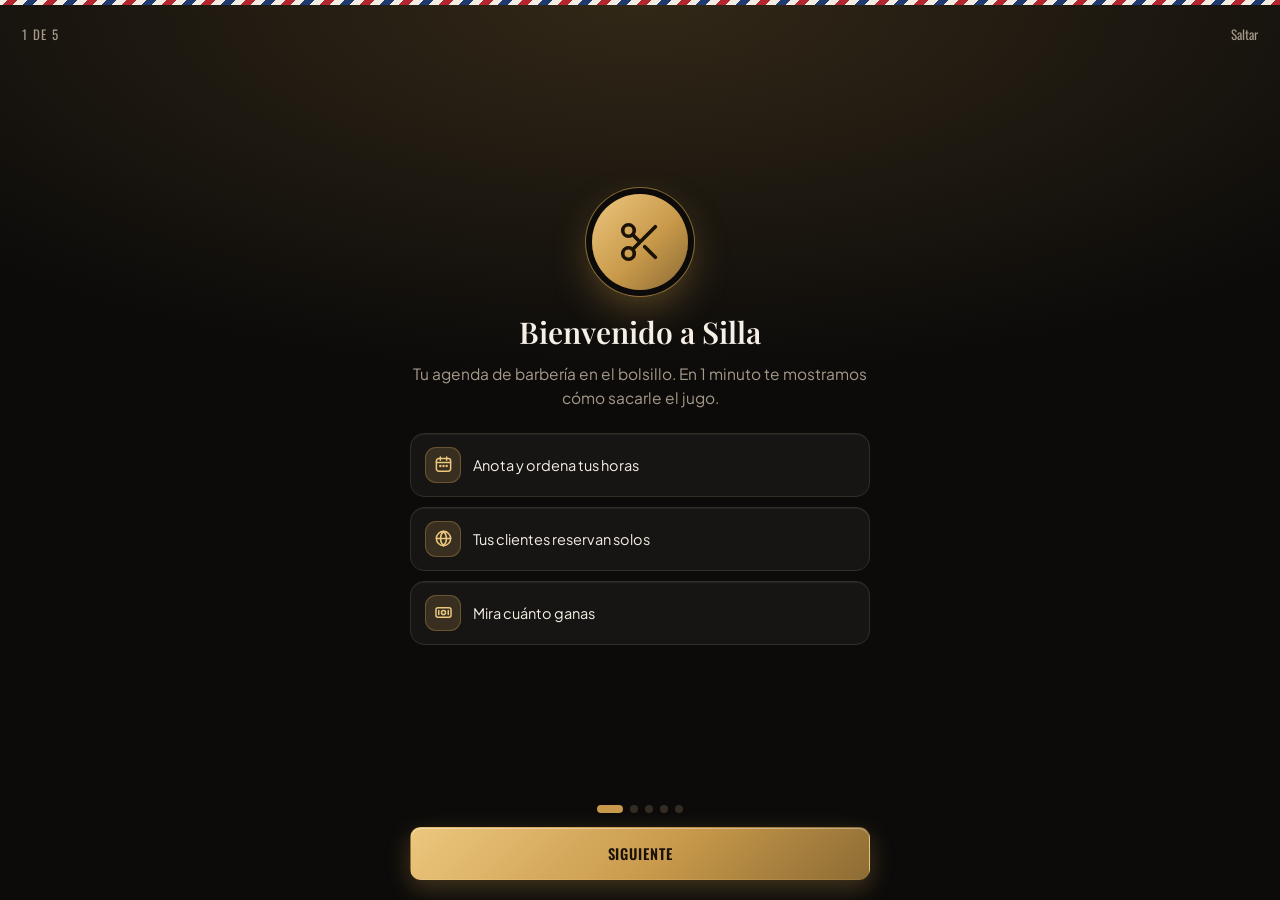
==== index.html @ 15d18a8a "Catálogo de cortes con fotos" ====
<!DOCTYPE html>
<html lang="es">
<head>
<meta charset="utf-8">
<meta name="viewport" content="width=device-width, initial-scale=1, viewport-fit=cover">
<meta name="theme-color" content="#121212">
<link rel="manifest" href="manifest.webmanifest">
<link rel="preconnect" href="https://fonts.googleapis.com"><link rel="preconnect" href="https://fonts.gstatic.com" crossorigin>
<link href="https://fonts.googleapis.com/css2?family=Plus+Jakarta+Sans:wght@400;500;600;700;800&display=swap" rel="stylesheet">
<script src="temas.js"></script>
<link rel="icon" href="icon-192.png">
<link rel="apple-touch-icon" href="apple-touch-icon.png">
<meta name="apple-mobile-web-app-capable" content="yes">
<meta name="mobile-web-app-capable" content="yes">
<meta name="apple-mobile-web-app-title" content="Silla">
<title>Silla</title>
<style>
:root{--onacc:#1a1408;--bg:#121212;--card:#1c1c1f;--card2:#25252a;--line:#303036;--txt:#f3f3f3;--mut:#9b9ba4;--acc:#e3a33b;--acc2:#f0bd62;--ok:#3fb871;--bad:#e5534b;--blue:#4a9eff;--wa:#25d366}
*{box-sizing:border-box;margin:0;padding:0}
html,body{background:var(--bg);color:var(--txt);font-family:"Plus Jakarta Sans",-apple-system,BlinkMacSystemFont,"Segoe UI",Roboto,system-ui,sans-serif;font-size:16px;-webkit-tap-highlight-color:transparent}
body{padding-bottom:calc(78px + env(safe-area-inset-bottom))}
button,input,select,textarea{font:inherit;color:inherit}
header{position:sticky;top:0;z-index:5;background:color-mix(in srgb,var(--bg) 92%,transparent);backdrop-filter:blur(12px);padding:calc(12px + env(safe-area-inset-top)) 16px 10px;border-bottom:1px solid var(--line)}
.brand{display:flex;align-items:center;gap:11px;max-width:640px;margin:0 auto}
.logo{flex:none;display:flex}
[data-ic]{display:inline-flex}
svg.i{width:1em;height:1em;flex:none}
.brand h1{font-size:18px;font-weight:700;line-height:1.15}
.brand small{display:block;color:var(--mut);font-size:12px;font-weight:400}
main{padding:12px 14px 20px;max-width:640px;margin:0 auto}
nav.tabs{position:fixed;bottom:0;left:0;right:0;display:flex;background:var(--card);border-top:1px solid var(--line);padding-bottom:env(safe-area-inset-bottom);z-index:6}
nav.tabs button{flex:1;background:none;border:0;color:var(--mut);padding:9px 0 10px;font-size:12px;display:flex;flex-direction:column;align-items:center;gap:2px;cursor:pointer}
nav.tabs button .t{font-size:23px;line-height:1;margin-bottom:2px}
nav.tabs button.on{color:var(--acc)}
.daynav{display:flex;align-items:center;gap:8px;margin-bottom:10px}
.daynav .arrow{width:42px;height:42px;border-radius:12px;border:1px solid var(--line);background:var(--card);font-size:20px;cursor:pointer}
.daynav .mid{flex:1;text-align:center;position:relative}
.daynav .mid strong{display:block;font-size:17px}
.daynav .mid strong::first-letter{text-transform:uppercase}
.daynav .mid span{font-size:12px;color:var(--mut)}
.daynav .pick{position:absolute;inset:0;opacity:0;width:100%;cursor:pointer}
.chips{display:flex;gap:8px;overflow-x:auto;padding-bottom:6px;margin-bottom:6px;scrollbar-width:none}
.chip{flex:none;padding:7px 14px;border-radius:99px;border:1px solid var(--line);background:var(--card);font-size:14px;cursor:pointer;white-space:nowrap}
.chip.on{background:var(--acc);border-color:var(--acc);color:var(--onacc);font-weight:600}
.resumen{display:flex;gap:8px;margin-bottom:12px}
.resumen div{flex:1;background:var(--card);border:1px solid var(--line);border-radius:12px;padding:8px 10px}
.resumen b{display:block;font-size:17px}
.resumen span{font-size:12px;color:var(--mut)}
.libre{display:flex;align-items:center;gap:12px;width:100%;text-align:left;background:none;border:1px dashed var(--line);border-radius:12px;padding:10px 12px;margin-bottom:8px;color:var(--mut);cursor:pointer}
.libre .h{font-variant-numeric:tabular-nums;width:46px;color:var(--txt);opacity:.75}
.libre .plus{margin-left:auto;color:var(--acc);font-size:20px;line-height:1}
.cita{background:var(--card);border:1px solid var(--line);border-left:4px solid var(--acc);border-radius:12px;padding:11px 12px;margin-bottom:8px}
.cita.c{border-left-color:var(--blue)}.cita.a{border-left-color:var(--ok);opacity:.8}.cita.n{border-left-color:var(--bad);opacity:.6}
.cita .top{display:flex;gap:12px;align-items:flex-start;cursor:pointer}
.cita .h{font-weight:700;font-variant-numeric:tabular-nums;width:46px;flex:none}
.cita .info{flex:1;min-width:0}
.cita .info b{display:block;font-size:16px}
.cita .info small{color:var(--mut);font-size:13px}
.cita .nota{font-size:13px;color:var(--acc2);margin-top:3px}
.pill{font-size:11px;padding:3px 8px;border-radius:99px;background:var(--card2);white-space:nowrap;flex:none}
.pill.p{color:var(--acc2)}.pill.c{color:var(--blue)}.pill.a{color:var(--ok)}.pill.n{color:var(--bad)}
.acts{display:flex;gap:6px;margin-top:10px;flex-wrap:wrap}
.acts a,.acts button{display:inline-flex;align-items:center;justify-content:center;gap:5px;flex:1;min-width:70px;text-align:center;text-decoration:none;font-size:13px;padding:8px 6px;border-radius:9px;border:1px solid var(--line);background:var(--card2);cursor:pointer;color:var(--txt)}
.acts .wa{background:rgba(37,211,102,.14);border-color:rgba(37,211,102,.4);color:#7be3a4}
.vacio{background:var(--card);border:1px solid var(--line);border-radius:14px;padding:18px;text-align:center;color:var(--mut);line-height:1.45;margin-bottom:12px}
.vacio b{color:var(--txt)}
.fab{display:flex;align-items:center;justify-content:center;position:fixed;right:18px;bottom:calc(86px + env(safe-area-inset-bottom));width:58px;height:58px;border-radius:18px;border:0;background:var(--acc);color:var(--onacc);font-size:30px;box-shadow:0 6px 20px rgba(0,0,0,.45);cursor:pointer;z-index:4}
h2{font-size:15px;color:var(--mut);font-weight:600;margin:18px 0 8px;text-transform:uppercase;letter-spacing:.04em}
h2:first-child{margin-top:4px}
.card{background:var(--card);border:1px solid var(--line);border-radius:14px;padding:12px;margin-bottom:10px}
label{display:block;font-size:13px;color:var(--mut);margin-bottom:10px}
input,select,textarea{display:block;width:100%;margin-top:4px;background:var(--card2);border:1px solid var(--line);border-radius:10px;padding:10px 11px;font-size:16px;color:var(--txt)}
input:focus,select:focus,textarea:focus{outline:2px solid var(--acc);outline-offset:-1px}
textarea{min-height:92px;resize:vertical}
.grid2{display:grid;grid-template-columns:1fr 1fr;gap:10px}
.row{display:flex;gap:8px;margin-top:6px}
.btn{flex:1;padding:12px;border-radius:11px;border:1px solid var(--line);background:var(--card2);cursor:pointer;font-weight:600;font-size:15px}
.btn.pri{background:var(--acc);border-color:var(--acc);color:var(--onacc)}
.btn.danger{color:var(--bad)}
.btn.sm{flex:none;padding:8px 12px;font-size:14px}
.srow{display:grid;grid-template-columns:1fr 92px 78px 38px;gap:6px;align-items:center;margin-bottom:8px}
.srow input,.srow select{margin:0;padding:9px 8px;font-size:15px}
.brow{display:grid;grid-template-columns:1fr 38px;gap:6px;margin-bottom:8px}
.brow input{margin:0}
.x{width:38px;height:40px;border-radius:10px;border:1px solid var(--line);background:var(--card2);color:var(--bad);cursor:pointer;font-size:18px}
.hint{font-size:12px;color:var(--mut);line-height:1.4;margin-top:-4px;margin-bottom:10px}
.cli{display:flex;gap:10px;align-items:center}
.cli .info{flex:1;min-width:0}
.cli .info b{display:block}
.cli .info small{color:var(--mut);font-size:13px}
.sellos{display:flex;gap:4px;margin-top:7px;flex-wrap:wrap;align-items:center}
.sellos i{width:13px;height:13px;border-radius:50%;border:1.5px solid var(--acc);display:inline-block}
.sellos i.f{background:var(--acc)}
.premio{font-size:12px;color:var(--acc2);margin-left:6px;display:inline-flex;align-items:center;gap:4px}
.btn{display:inline-flex;align-items:center;justify-content:center;gap:7px}
.linkta{font-size:12px;min-height:64px;color:var(--mut);margin-bottom:10px;resize:none}
.share{display:grid;grid-template-columns:repeat(3,1fr);gap:8px;margin-bottom:12px}
.sbtn{display:flex;flex-direction:column;align-items:center;gap:5px;padding:11px 4px;border-radius:12px;border:1px solid var(--line);background:var(--card2);color:var(--txt);text-decoration:none;font-size:12px;cursor:pointer}
.sbtn svg{font-size:22px}
.sbtn.wa{color:#7be3a4}.sbtn.tg{color:#6cc4ff}.sbtn.fb{color:#7ea7ff}.sbtn.ig{color:#f08ab8}
.qrwrap{text-align:center}
#qr{display:inline-block;background:#fff;padding:12px;border-radius:12px;min-height:40px}
#qr img,#qr canvas{display:block;width:230px;height:230px}
.linkbox{background:var(--card2);border:1px dashed var(--line);border-radius:10px;padding:10px;font-size:12px;color:var(--mut);word-break:break-all;max-height:64px;overflow:hidden;margin-bottom:10px}
.dias{display:flex;gap:6px;margin:4px 0 12px}
.dias button{flex:1;padding:9px 0;border-radius:9px;border:1px solid var(--line);background:var(--card2);cursor:pointer;font-size:13px}
.dias button.on{background:var(--acc);border-color:var(--acc);color:var(--onacc);font-weight:700}
.sol{background:var(--card2);border-radius:12px;padding:12px;margin-bottom:12px}
.sol div{display:flex;justify-content:space-between;padding:5px 0;font-size:15px}
.sol span{color:var(--mut)}
.cerrado{display:flex;align-items:center;gap:8px;color:var(--acc2);font-size:14px;margin-bottom:10px}
.vacio .ico{font-size:30px;color:var(--acc);display:flex;justify-content:center;margin-bottom:6px}
.big{font-size:32px;font-weight:700;color:var(--acc2)}
.kpis{display:grid;grid-template-columns:1fr 1fr 1fr;gap:8px;margin:10px 0}
.kpis div{background:var(--card2);border-radius:10px;padding:8px}
.kpis b{display:block;font-size:17px}
.kpis span{font-size:11px;color:var(--mut)}
.linea{display:flex;justify-content:space-between;padding:8px 0;border-top:1px solid var(--line);font-size:15px}
.linea:first-of-type{border-top:0}
.linea span{color:var(--mut)}
#modal{position:fixed;inset:0;background:rgba(0,0,0,.6);display:none;align-items:flex-end;justify-content:center;z-index:20}
#modal.on{display:flex}
#modal .sheet{background:var(--card);border:1px solid var(--line);border-radius:18px 18px 0 0;width:100%;max-width:640px;max-height:92vh;overflow:auto;padding:18px 16px calc(18px + env(safe-area-inset-bottom))}
#modal h3{font-size:18px;margin-bottom:14px}
#modal p{color:var(--mut);margin-bottom:12px;line-height:1.4}
.warn{color:var(--acc2)!important;font-size:14px;min-height:0}
#toast{position:fixed;left:50%;bottom:calc(150px + env(safe-area-inset-bottom));transform:translateX(-50%) translateY(20px);background:var(--txt);color:var(--bg);border:0;padding:10px 16px;border-radius:12px;font-size:14px;opacity:0;pointer-events:none;transition:.25s;z-index:30;white-space:nowrap}
#toast.on{opacity:1;transform:translateX(-50%) translateY(0)}
.banner{display:flex;align-items:center;gap:10px;border-radius:12px;padding:10px 12px;margin-bottom:12px;font-size:14px;cursor:pointer;border:1px solid}
.banner.info{background:rgba(227,163,59,.12);border-color:rgba(227,163,59,.4);color:var(--acc2)}
.banner.mal{background:rgba(229,83,75,.12);border-color:rgba(229,83,75,.45);color:#ff9d97}
.banner b{color:var(--txt)}
#bloqueo{position:fixed;inset:0;background:var(--bg);z-index:40;display:none;align-items:center;justify-content:center;padding:24px}
#bloqueo.on{display:flex}
#bloqueo .box{max-width:420px;width:100%;text-align:center}
#bloqueo h2{font-size:22px;color:var(--txt);text-transform:none;letter-spacing:0;margin:14px 0 8px}
#bloqueo p{color:var(--mut);line-height:1.5;margin-bottom:14px}
.plan{display:flex;justify-content:space-between;align-items:center;margin-bottom:10px}
.plan b{font-size:18px}
.tag{font-size:12px;padding:4px 10px;border-radius:99px;font-weight:600}
.tag.prueba{background:rgba(74,158,255,.15);color:#7fb8ff}.tag.pagado{background:rgba(63,184,113,.15);color:#7be3a4}.tag.vencido,.tag.bloqueado{background:rgba(229,83,75,.15);color:#ff9d97}
.temas{display:grid;grid-template-columns:repeat(3,1fr);gap:8px}
.tema{border:2px solid var(--line);border-radius:14px;padding:8px;cursor:pointer;background:none;text-align:left}
.tema.on{border-color:var(--acc)}
.tema .mini{height:54px;border-radius:9px;padding:7px;display:flex;flex-direction:column;gap:5px}
.tema .mini i{display:block;height:8px;border-radius:4px}
.tema small{display:block;font-size:11px;margin-top:6px;color:var(--mut);font-weight:600}
.hoyres{display:flex;gap:12px;align-items:center;background:linear-gradient(135deg,color-mix(in srgb,var(--acc) 22%,var(--card)),var(--card));border:1px solid color-mix(in srgb,var(--acc) 40%,var(--line));border-radius:16px;padding:12px 14px;margin-bottom:12px}
.hoyres .n{font-size:26px;font-weight:800;color:var(--acc2);min-width:34px;text-align:center}
[data-claro="1"] .hoyres .n{color:var(--acc)}
.hoyres b{display:block;font-size:15px}
.hoyres small{color:var(--mut);font-size:13px}
.badge-enlace{font-size:10px;font-weight:700;padding:2px 7px;border-radius:99px;background:color-mix(in srgb,var(--acc) 18%,transparent);color:var(--acc2);margin-left:6px;vertical-align:middle}
[data-claro="1"] .badge-enlace{color:var(--acc)}
[data-claro="1"] .acts .wa,[data-claro="1"] .sbtn.wa{color:#1d8a4b}
[data-claro="1"] .pill.p{color:#a26a00}
.cita{border-radius:14px}.card{border-radius:16px}
h1,h2,h3,b,strong{letter-spacing:-.01em}
.sync{font-size:12px;color:var(--mut);text-align:center;margin-top:16px}
</style>
<style>/* Guía de bienvenida */
#guia{position:fixed;inset:0;z-index:45;display:none;flex-direction:column;padding:calc(16px + env(safe-area-inset-top)) 22px calc(20px + env(safe-area-inset-bottom));
  background:radial-gradient(120% 70% at 50% 0%,color-mix(in srgb,var(--acc) 20%,transparent),transparent 60%),var(--bg)}
#guia.on{display:flex}
#guia::before{content:"";position:absolute;left:0;right:0;top:0;height:5px;background:var(--poste,repeating-linear-gradient(135deg,#c0392b 0 10px,#f5f0e6 10px 20px,#1f3a68 20px 30px,#f5f0e6 30px 40px))}
.gu-top{display:flex;justify-content:space-between;align-items:center;font-size:13px;color:var(--mut);font-family:var(--cond,inherit);text-transform:uppercase;letter-spacing:.1em}
.gu-top button{background:none;border:0;color:var(--mut);font:inherit;cursor:pointer;padding:8px 0}
.gu-body{flex:1;display:flex;flex-direction:column;justify-content:center;max-width:460px;margin:0 auto;width:100%;animation:guEntra .35s ease}
@keyframes guEntra{from{opacity:0;transform:translateX(24px)}to{opacity:1;transform:none}}
.gu-ic{width:96px;height:96px;border-radius:50%;display:flex;align-items:center;justify-content:center;margin:0 auto 22px;font-size:44px;color:var(--onacc);
  background:var(--oro,linear-gradient(135deg,#f0cf86,#c9963f));box-shadow:0 0 0 6px var(--bg),0 0 0 7px color-mix(in srgb,var(--acc) 60%,transparent),0 16px 40px color-mix(in srgb,var(--acc) 40%,transparent)}
.gu-ic svg{width:46px;height:46px}
.gu-body h2{font-family:var(--serif,Georgia,serif);font-size:30px;text-align:center;margin:0 0 10px;text-transform:none;letter-spacing:0;color:var(--txt);display:block}
.gu-body h2::after{display:none}
.gu-body>p{text-align:center;color:var(--mut);line-height:1.5;margin:0 0 24px;font-size:15.5px}
.gu-list{display:flex;flex-direction:column;gap:10px}
.gu-list div{display:flex;align-items:center;gap:12px;padding:13px 14px;border-radius:14px;background:var(--card);border:1px solid var(--line);font-size:14.5px;box-shadow:var(--brillo,none)}
.gu-list span{width:36px;height:36px;flex:none;border-radius:11px;display:flex;align-items:center;justify-content:center;font-size:19px;color:var(--acc2);
  background:color-mix(in srgb,var(--acc) 14%,var(--card2));border:1px solid color-mix(in srgb,var(--acc) 35%,transparent)}
.gu-bot{max-width:460px;margin:0 auto;width:100%}
.gu-dots{display:flex;justify-content:center;gap:7px;margin:18px 0 14px}
.gu-dots i{width:8px;height:8px;border-radius:99px;background:var(--line);transition:width .25s,background .25s}
.gu-dots i.on{width:26px;background:var(--acc)}
.gu-bot .btn{padding:15px}
</style>
<link rel="stylesheet" href="premium.css?v=30">
</head>
<body>
<header><div class="brand"><img class="logo" id="hLogo" src="icon-192.png" alt="" width="38" height="38" style="border-radius:11px"><div><h1 id="hNombre">Mi Barbería</h1><small id="hSync">Silla · agenda</small></div></div></header>
<main id="main"></main>
<button class="fab" id="fab" data-act="nueva" aria-label="Nueva hora"><span data-ic="plus" style="font-size:28px"></span></button>
<nav class="tabs">
  <button data-act="tab" data-v="agenda"><span class="t" data-ic="cal"></span>Agenda</button>
  <button data-act="tab" data-v="clientes"><span class="t" data-ic="users"></span>Clientes</button>
  <button data-act="tab" data-v="reservas" class="tab-res"><span class="t" data-ic="globe"></span>Reservas</button>
  <button data-act="tab" data-v="caja"><span class="t" data-ic="cash"></span>Caja</button>
  <button data-act="tab" data-v="ajustes"><span class="t" data-ic="sliders"></span>Ajustes</button>
</nav>
<div id="modal"><div class="sheet"></div></div>
<div id="guia" aria-modal="true" role="dialog"></div>
<div id="toast"></div>
<div id="bloqueo"><div class="box" id="bloqueoBox"></div></div>
<script>
(function(){
"use strict";
const KEY='silla_v1';
const $=s=>document.querySelector(s);
const uid=()=>Date.now().toString(36)+Math.random().toString(36).slice(2,7);
const pad=n=>String(n).padStart(2,'0');
const ymd=d=>d.getFullYear()+'-'+pad(d.getMonth()+1)+'-'+pad(d.getDate());
const hoy=()=>ymd(new Date());
const parse=s=>{const[y,m,d]=s.split('-').map(Number);return new Date(y,m-1,d)};
const addDays=(s,n)=>{const d=parse(s);d.setDate(d.getDate()+n);return ymd(d)};
const toMin=h=>{const[a,b]=(h||'0:0').split(':').map(Number);return a*60+(b||0)};
const toHH=m=>pad(Math.floor(m/60))+':'+pad(m%60);
const clp=n=>'$'+Math.round(n||0).toLocaleString('es-CL');
const esc=s=>String(s==null?'':s).replace(/[&<>"']/g,c=>({'&':'&amp;','<':'&lt;','>':'&gt;','"':'&quot;',"'":'&#39;'}[c]));
const fechaLarga=s=>parse(s).toLocaleDateString('es-CL',{weekday:'long',day:'numeric',month:'long'});
const fechaCorta=s=>parse(s).toLocaleDateString('es-CL',{day:'numeric',month:'short'});
const mes=f=>'mes-'+f.slice(0,7);

const BASE=location.href.split('#')[0].split('?')[0];
const SILLA_URL=BASE.replace(/index\.html$/,'');
const RESERVA_URL=new URL('reserva.html',BASE).href;
const hex=s=>Array.from(new TextEncoder().encode(s)).map(b=>b.toString(16).padStart(2,'0')).join('');
const unhex=h=>new TextDecoder().decode(new Uint8Array((h.match(/../g)||[]).map(x=>parseInt(x,16))));
const P={
  cal:'<rect x="3" y="4.5" width="18" height="16" rx="3"/><path d="M3 9.5h18M8 2.5v4M16 2.5v4"/><circle cx="8" cy="14" r=".6" fill="currentColor"/><circle cx="12" cy="14" r=".6" fill="currentColor"/><circle cx="16" cy="14" r=".6" fill="currentColor"/>',
  users:'<circle cx="9" cy="8" r="3.5"/><path d="M2.5 20c.6-3.6 3.2-5.5 6.5-5.5s5.9 1.9 6.5 5.5"/><path d="M16 4.6a3.5 3.5 0 0 1 0 6.8M18 14.8c1.9.7 3.1 2.4 3.5 5.2"/>',
  cash:'<rect x="2.5" y="6" width="19" height="12" rx="2.5"/><circle cx="12" cy="12" r="2.6"/><path d="M6 9.5v5M18 9.5v5"/>',
  sliders:'<path d="M4 6h9M17 6h3M4 12h3M11 12h9M4 18h11M19 18h1"/><circle cx="15" cy="6" r="2"/><circle cx="9" cy="12" r="2"/><circle cx="17" cy="18" r="2"/>',
  plus:'<path d="M12 5v14M5 12h14"/>',
  wa:'<path d="M20 11.5a8 8 0 0 1-11.8 7L4 20l1.5-4A8 8 0 1 1 20 11.5z"/><path d="M9 9.5c.3 1.8 1.7 3.6 3.6 4.6l1.1-1 1.8.8"/>',
  check:'<path d="M5 12.5l4.5 4.5L19 7.5"/>',
  x:'<path d="M6 6l12 12M18 6L6 18"/>',
  thumb:'<path d="M7 11v9H4v-9zM7 11l4-7c1.5 0 2.5 1 2.2 2.6L12.6 10H19a2 2 0 0 1 2 2.3l-1.2 6A2 2 0 0 1 17.8 20H7"/>',
  undo:'<path d="M9 14L4 9l5-5"/><path d="M4 9h10.5a5.5 5.5 0 0 1 0 11H11"/>',
  gift:'<rect x="3" y="8" width="18" height="4" rx="1"/><path d="M5 12v8h14v-8M12 8v12"/><path d="M12 8C10.5 5 7 4.5 7 6.5S10 8 12 8zM12 8c1.5-3 5-3.5 5-1.5S14 8 12 8z"/>',
  scissors:'<circle cx="6" cy="6" r="3"/><circle cx="6" cy="18" r="3"/><path d="M20 4L8.1 15.9M14.5 14.5L20 20M8.1 8.1L12 12"/>',
  link:'<path d="M10 14a4.5 4.5 0 0 0 6.4 0l3-3a4.5 4.5 0 0 0-6.4-6.4l-1 1"/><path d="M14 10a4.5 4.5 0 0 0-6.4 0l-3 3a4.5 4.5 0 0 0 6.4 6.4l1-1"/>',
  copy:'<rect x="8" y="8" width="12" height="12" rx="2"/><path d="M16 8V6a2 2 0 0 0-2-2H6a2 2 0 0 0-2 2v8a2 2 0 0 0 2 2h2"/>',
  paste:'<rect x="5" y="4" width="14" height="17" rx="2"/><path d="M9 4V2.8h6V4M9 11h6M9 15h4"/>',
  send:'<path d="M21 3L10 14M21 3l-7 18-4-7-7-4z"/>',
  moon:'<path d="M20 14.5A8 8 0 1 1 9.5 4a6.5 6.5 0 0 0 10.5 10.5z"/>',
  star:'<path d="M12 3l2.7 5.6 6.1.9-4.4 4.3 1 6.1L12 17l-5.4 2.9 1-6.1-4.4-4.3 6.1-.9z"/>',
  tg:'<path d="M21 4L3 11l6 2.2M21 4l-3 16-9-6.8M21 4L9 13.2V19l3-3.3"/>',
  fb:'<rect x="3" y="3" width="18" height="18" rx="5"/><path d="M15.5 8H14a2 2 0 0 0-2 2v11M9.5 13h5"/>',
  ig:'<rect x="3" y="3" width="18" height="18" rx="5"/><circle cx="12" cy="12" r="4"/><circle cx="17.3" cy="6.7" r=".8" fill="currentColor"/>',
  qr:'<rect x="3" y="3" width="7" height="7" rx="1"/><rect x="14" y="3" width="7" height="7" rx="1"/><rect x="3" y="14" width="7" height="7" rx="1"/><path d="M14 14h3v3M21 14v7h-4M14 18v3"/>',
  globe:'<circle cx="12" cy="12" r="9"/><path d="M3 12h18M12 3c2.6 2.6 3.8 5.6 3.8 9s-1.2 6.4-3.8 9c-2.6-2.6-3.8-5.6-3.8-9S9.4 5.6 12 3z"/>',
  eye:'<path d="M2 12s3.6-7 10-7 10 7 10 7-3.6 7-10 7S2 12 2 12z"/><circle cx="12" cy="12" r="3"/>',
  inbox:'<path d="M3 13l3-8h12l3 8v6H3z"/><path d="M3 13h5l1 3h6l1-3h5"/>'
};
function ic(n,cls){if(n==='pole')return POLE;return'<svg class="i '+(cls||'')+'" viewBox="0 0 24 24" fill="none" stroke="currentColor" stroke-width="1.9" stroke-linecap="round" stroke-linejoin="round" aria-hidden="true">'+(P[n]||'')+'</svg>'}
const POLE='<svg width="38" height="38" viewBox="0 0 44 44" aria-hidden="true"><defs><clipPath id="pc"><rect x="15" y="8" width="14" height="28" rx="3"/></clipPath></defs><rect width="44" height="44" rx="12" fill="#1c1c1f" stroke="#303036"/><g clip-path="url(#pc)"><rect x="15" y="8" width="14" height="28" fill="#f3f3f3"/><g stroke-width="5"><path d="M8 18 36 4M8 30 36 16M8 42 36 28" stroke="#e5534b"/><path d="M8 24 36 10M8 36 36 22" stroke="#4a9eff"/></g></g><rect x="13" y="5" width="18" height="4" rx="2" fill="#e3a33b"/><rect x="13" y="35" width="18" height="4" rx="2" fill="#e3a33b"/></svg>';
const DIAS=['Do','Lu','Ma','Mi','Ju','Vi','Sá'];
const API='https://script.google.com/macros/s/AKfycbzVAXe-wM8xVHy9DOyh-EbtR9cfySFpLNvnYqR4-ZqMQR1GYJzkrj-Sovw02bKuq2AH/exec';
const VERSION_APP='3.0';
const LKEY='silla_lic';

const ESTADOS={pendiente:{t:'Pendiente',c:'p'},confirmada:{t:'Confirmada',c:'c'},atendido:{t:'Atendido',c:'a'},novino:{t:'No vino',c:'n'}};

function defaults(){return{
  config:{nombre:'Mi Barbería',inicio:'10:00',fin:'20:00',intervalo:30,whatsapp:'',dias:[1,2,3,4,5,6],
    mensaje:'Hola {cliente}, te recordamos tu hora en {barberia} el {fecha} a las {hora} ({servicio}). Responde SÍ para confirmar o avísanos si no puedes venir.'},
  servicios:[{id:'s1',nombre:'Corte',precio:8000,duracion:30},{id:'s2',nombre:'Corte + barba',precio:12000,duracion:60},{id:'s3',nombre:'Barba',precio:5000,duracion:30},{id:'s4',nombre:'Corte niño',precio:6000,duracion:30}],
  barberos:[{id:'b1',nombre:'Barbero 1'}],
  citas:[]}}
function normalize(o){o=o||{};const d=defaults();
  if(Array.isArray(o.barberos)&&o.barberos.length>1&&Array.isArray(o.citas)){const id=o.barberos[0].id;o.citas.forEach(c=>{c.barberoId=id});o.barberos=[o.barberos[0]]}
  return{
  config:Object.assign({},d.config,o.config||{}),
  servicios:Array.isArray(o.servicios)&&o.servicios.length?o.servicios:d.servicios,
  barberos:Array.isArray(o.barberos)&&o.barberos.length?o.barberos:d.barberos,
  citas:Array.isArray(o.citas)?o.citas:[],
  catalogo:Array.isArray(o.catalogo)?o.catalogo.filter(f=>f&&/^data:image\//.test(f.i||'')).slice(0,12):[]}}
function loadLocal(){try{const r=localStorage.getItem(KEY);if(r)return normalize(JSON.parse(r))}catch(e){}return defaults()}
function saveLocal(){try{localStorage.setItem(KEY,JSON.stringify(S))}catch(e){}}

let S=loadLocal();
let ui={tab:'agenda',fecha:hoy(),barbero:'todos',rango:'hoy',buscar:''};

/* ---------- guardado: este equipo + nube (si está disponible) ---------- */
let remote=null,dirty=new Set(),timer=null,saving=false;
function setSync(t){$('#hSync').textContent='Silla · '+t}
function touch(...keys){keys.forEach(k=>dirty.add(k));saveLocal();try{programarSync()}catch(e){}try{programarRespaldo()}catch(e){}if(remote){clearTimeout(timer);timer=setTimeout(flush,700)}}
function docBody(k){
  if(k==='config')return{config:S.config,servicios:S.servicios,barberos:S.barberos,v:1};
  const m=k.slice(4);return{citas:S.citas.filter(c=>c.fecha.slice(0,7)===m)};
}
async function flush(){
  if(!remote||saving)return;saving=true;setSync('guardando…');
  let k=null;
  try{
    while(dirty.size){k=[...dirty][0];dirty.delete(k);await remote.col.doc(k).set(docBody(k));k=null}
    setSync('guardado en la nube');
  }catch(e){
    if(k)dirty.add(k);
    const code=e&&e.code;
    if(code==='invalid_argument'||code==='revoked'||code==='not_granted'){remote=null;dirty.clear();setSync('guardado en este equipo')}
    else if(code==='quota_exceeded')setSync('sin espacio en la nube');
    else{setSync('sin conexión · guardado en este equipo');clearTimeout(timer);timer=setTimeout(flush,15000)}
  }
  saving=false;
  if(remote&&dirty.size&&!timer)timer=setTimeout(flush,700);
}
function applyRemote(docs){
  if(dirty.size||saving)return;
  let conf=null,citas=[];
  docs.forEach(d=>{const b=d.data();if(!b)return;if(d.id==='config')conf=b;else if(d.id.indexOf('mes-')===0&&Array.isArray(b.citas))citas=citas.concat(b.citas)});
  if(!conf&&!citas.length)return;
  S=normalize(JSON.parse(JSON.stringify(Object.assign({},conf||{},{citas}))));
  saveLocal();render();
}
async function initRemote(){
  try{
    if(!window.claude||typeof window.claude.use!=='function')return;
    const [db,user]=await Promise.all([window.claude.use('db'),window.claude.use('user')]);
    if(!db||!user)return;
    const id=await user.id();if(!id)return;
    const col=db.collection('data/users/'+id);
    const snap=await col.get();
    remote={col};
    if(snap.empty){touch('config',...new Set(S.citas.map(c=>mes(c.fecha))))}
    else{applyRemote(snap.docs);setSync('guardado en la nube')}
    col.onSnapshot(s=>{if(!s.metadata.hasPendingWrites)applyRemote(s.docs)},()=>{});
  }catch(e){remote=null}
}

/* ---------- utilidades de negocio ---------- */
const serv=id=>S.servicios.find(s=>s.id===id);
const barb=id=>S.barberos.find(b=>b.id===id);
function slots(){const out=[],a=toMin(S.config.inicio),b=toMin(S.config.fin),st=+S.config.intervalo||30;for(let t=a;t<b;t+=st)out.push(t);return out}
function almuerzo(){const d=+S.config.almDur||0;return d?{a:toMin(S.config.almIni||'14:00'),d}:null}
function enAlmuerzo(t,dur){const al=almuerzo();return!!al&&t<al.a+al.d&&al.a<t+(dur||1)}
function almHTML(){const c=S.config;return`<div class="grid2"><label>Hora de almuerzo<select data-cfg="almDur">${[[0,'Sin almuerzo'],[30,'30 minutos'],[60,'1 hora'],[90,'1 hora y media'],[120,'2 horas']].map(([v,t])=>`<option value="${v}" ${(+c.almDur||0)===v?'selected':''}>${t}</option>`).join('')}</select></label><label>Desde las<input type="time" data-cfg="almIni" value="${esc(c.almIni||'14:00')}" ${+c.almDur?'':'disabled'}></label></div>`}
function cargarLogo(file){
  if(!file)return;if(!/^image\//.test(file.type)){toast('Elige una imagen (PNG, JPG o WebP)');return}
  if(file.size>8e6){toast('La imagen es muy pesada (máx. 8 MB)');return}
  const url=URL.createObjectURL(file),img=new Image();
  img.onload=()=>{
    const intento=(lado,q)=>{const cv=document.createElement('canvas');cv.width=cv.height=lado;const x=cv.getContext('2d');
      const k=Math.min(lado/img.width,lado/img.height),w=img.width*k,h=img.height*k;x.imageSmoothingQuality='high';x.drawImage(img,(lado-w)/2,(lado-h)/2,w,h);
      let d=cv.toDataURL('image/webp',q);if(!/^data:image\/webp/.test(d))d=cv.toDataURL('image/png');return d};
    let d='';for(const [l,q] of [[192,.86],[160,.8],[128,.75],[112,.65],[96,.6]]){d=intento(l,q);if(d.length<13000)break}
    URL.revokeObjectURL(url);
    if(d.length>=13000){toast('No pudimos achicar ese logo. Prueba con otra imagen');return}
    S.config.logo=d;touch('config');render();toast('¡Logo listo! Ya aparece en tu página de reservas')};
  img.onerror=()=>{URL.revokeObjectURL(url);toast('No pudimos leer esa imagen')};
  img.src=url}
function ocupados(f,bid,excepto){
  const set=new Set(),sl=slots();
  S.citas.forEach(c=>{
    if(c.fecha!==f||c.barberoId!==bid||c.id===excepto||c.estado==='novino')return;
    const a=toMin(c.hora),d=c.duracion||(serv(c.servicioId)||{}).duracion||30;
    sl.forEach(t=>{if(t>=a&&t<a+d)set.add(t)});
  });return set;
}
function normTel(t){let d=String(t||'').replace(/\D/g,'');if(!d)return'';if(d.indexOf('56')===0&&d.length>=11)return d;if(d.length===9)return'56'+d;if(d.length===8)return'569'+d;return d}
function mensaje(c){
  const s=c.servicio||(serv(c.servicioId)||{}).nombre||'';
  return(S.config.mensaje||'').replace(/\{cliente\}/g,(c.cliente||'').split(' ')[0]).replace(/\{barberia\}/g,S.config.nombre)
    .replace(/\{fecha\}/g,fechaLarga(c.fecha)).replace(/\{hora\}/g,c.hora).replace(/\{servicio\}/g,s).replace(/\{barbero\}/g,(barb(c.barberoId)||{}).nombre||'');
}
function waLink(tel,texto){const n=normTel(tel);if(!n)return'';return'https://wa.me/'+n+(texto?'?text='+encodeURIComponent(texto):'')}
function clientes(){
  const map={};
  [...S.citas].sort((a,b)=>(a.fecha+a.hora).localeCompare(b.fecha+b.hora)).forEach(c=>{
    const k=normTel(c.telefono)||('n:'+(c.cliente||'').trim().toLowerCase());if(!c.cliente)return;
    const o=map[k]||(map[k]={nombre:'',telefono:'',atendidos:0,novino:0,gasto:0,ultima:''});
    o.nombre=c.cliente;if(c.telefono)o.telefono=c.telefono;
    if(c.estado==='atendido'){o.atendidos++;o.gasto+=+c.precio||0;o.ultima=c.fecha}
    if(c.estado==='novino')o.novino++;
  });
  return Object.values(map).sort((a,b)=>(b.ultima||'').localeCompare(a.ultima||'')||a.nombre.localeCompare(b.nombre));
}

/* ---------- vistas ---------- */
let EXTRAS={};fetch('extras.json?x='+Date.now(),{cache:'no-store'}).then(r=>r.json()).then(j=>{EXTRAS=j||{};if(ui.tab==='ajustes')render();pintarBloqueo()}).catch(()=>{});
function render(){
  $('#hNombre').textContent=S.config.nombre||'Mi Barbería';
  $('#hLogo').src=S.config.logo||'icon-192.png';$('#hLogo').classList.toggle('propio',!!S.config.logo);
  document.querySelectorAll('nav.tabs button').forEach(b=>b.classList.toggle('on',b.dataset.v===ui.tab));
  $('#fab').style.display=(ui.tab==='agenda'||ui.tab==='clientes')?'':'none';
  const m=$('#main');
  if(ui.tab==='agenda')m.innerHTML=vAgenda();
  else if(ui.tab==='clientes'){m.innerHTML=vClientes();pintarClientes()}
  else if(ui.tab==='caja')m.innerHTML=vCaja();
  else if(ui.tab==='reservas'){m.innerHTML=vReservas();pintarQR()}
  else m.innerHTML=vAjustes();
  pintarBloqueo();
}

function citaCard(c){
  const e=ESTADOS[c.estado]||ESTADOS.pendiente,s=c.servicio||(serv(c.servicioId)||{}).nombre||'',b=S.barberos.length>1?((barb(c.barberoId)||{}).nombre||''):'';
  const wa=waLink(c.telefono,mensaje(c));
  let acts='';
  if(c.estado==='pendiente'||c.estado==='confirmada'){
    acts+=wa?`<a class="wa" href="${esc(wa)}" target="_blank" rel="noopener">${ic('wa')}Recordar</a>`:'';
    if(c.estado==='pendiente')acts+=`<button data-act="estado" data-id="${c.id}" data-v="confirmada">${ic('thumb')}Confirmó</button>`;
    acts+=`<button data-act="estado" data-id="${c.id}" data-v="atendido">${ic('check')}Atendido</button><button data-act="estado" data-id="${c.id}" data-v="novino">${ic('x')}No vino</button>`;
  }else acts=`<button data-act="estado" data-id="${c.id}" data-v="pendiente">${ic('undo')}Deshacer</button>`;
  return`<div class="cita ${e.c}"><div class="top" data-act="editar" data-id="${c.id}"><div class="h">${esc(c.hora)}</div>
    <div class="info"><b>${esc(c.cliente)}${c.origen==='enlace'?'<span class="badge-enlace">ENLACE</span>':''}</b><small>${esc([s,b,clp(c.precio)].filter(Boolean).join(' · '))}</small>${c.nota?`<div class="nota">${esc(c.nota)}</div>`:''}</div>
    <span class="pill ${e.c}">${e.t}</span></div><div class="acts">${acts}</div></div>`;
}

function vAgenda(){
  const f=ui.fecha,bsel=ui.barbero==='todos'?null:ui.barbero,esHoy=f===hoy();
  if(bsel&&!barb(bsel))ui.barbero='todos';
  const dia=S.citas.filter(c=>c.fecha===f&&(!bsel||c.barberoId===bsel));
  const items=dia.map(c=>({t:toMin(c.hora),c}));
  const ahora=new Date(),minAhora=ahora.getHours()*60+ahora.getMinutes();
  if(f>=hoy()){
    const al=almuerzo();if(al&&(S.config.dias||[1,2,3,4,5,6]).indexOf(parse(f).getDay())>=0&&!(esHoy&&al.a+al.d<minAhora))items.push({t:al.a,alm:al});
    const occ={};S.barberos.forEach(b=>occ[b.id]=ocupados(f,b.id));
    slots().forEach(t=>{
      if(esHoy&&t<minAhora-(+S.config.intervalo||30))return;
      if(enAlmuerzo(t,+S.config.intervalo||30))return;
      const libre=bsel?!occ[bsel].has(t):S.barberos.some(b=>!occ[b.id].has(t));
      if(libre)items.push({t,libre:true});
    });
  }
  items.sort((a,b)=>a.t-b.t||(a.libre||a.alm?1:0)-(b.libre||b.alm?1:0));
  const activas=dia.filter(c=>c.estado!=='novino');
  const esperado=activas.reduce((s,c)=>s+(+c.precio||0),0);
  const hecho=dia.filter(c=>c.estado==='atendido').reduce((s,c)=>s+(+c.precio||0),0);
  let h=bannerPlan()+`<div class="daynav"><button class="arrow" data-act="dia" data-v="-1" aria-label="Día anterior">‹</button>
    <div class="mid"><strong>${esc(fechaLarga(f))}</strong><span>${esHoy?'Hoy':'Toca para elegir fecha · '+(f<hoy()?'pasado':'próximo')}</span><input type="date" class="pick" value="${f}" aria-label="Elegir fecha"></div>
    <button class="arrow" data-act="dia" data-v="1" aria-label="Día siguiente">›</button></div>`;
  if(!esHoy)h+=`<div class="chips"><button class="chip" data-act="dia" data-v="0">Volver a hoy</button></div>`;
  if(esHoy)h+=resumenHoyHTML();
  const dias=S.config.dias||[1,2,3,4,5,6];
  if(dias.indexOf(parse(f).getDay())<0)h+=`<div class="cerrado">${ic('moon')}Día cerrado según tu horario. Igual puedes agendar a mano.</div>`;
  if(S.barberos.length>1){
    h+=`<div class="chips"><button class="chip ${ui.barbero==='todos'?'on':''}" data-act="barbero" data-v="todos">Todos</button>`+
      S.barberos.map(b=>`<button class="chip ${ui.barbero===b.id?'on':''}" data-act="barbero" data-v="${b.id}">${esc(b.nombre)}</button>`).join('')+`</div>`;
  }
  h+=`<div class="resumen"><div><b>${activas.length}</b><span>horas</span></div><div><b>${clp(esperado)}</b><span>esperado</span></div><div><b>${clp(hecho)}</b><span>cobrado</span></div></div>`;
  if(!S.citas.length)h+=`<div class="vacio"><div class="ico">${ic('scissors')}</div><b>¡Bienvenido a Silla!</b><br>Revisa tus servicios y precios en <b>Ajustes</b>, y después toca una hora libre o el botón <b>+</b> para agendar.</div>`;
  if(!items.length)h+=`<div class="vacio">${f<hoy()?'No hubo horas este día.':'No quedan horas libres en el horario de atención.'}</div>`;
  h+=items.map(it=>it.alm?`<div class="almuerzo"><span class="h">${toHH(it.alm.a)}</span>${ic('moon')}<b>Almuerzo</b><small>hasta las ${toHH(it.alm.a+it.alm.d)} · no se puede reservar</small></div>`:it.libre?`<button class="libre" data-act="nueva" data-hora="${toHH(it.t)}"><span class="h">${toHH(it.t)}</span>Libre<span class="plus">+</span></button>`:citaCard(it.c)).join('');
  return h;
}

function vClientes(){
  return`<h2>Clientes</h2><input id="buscar" type="search" placeholder="Buscar por nombre o teléfono" value="${esc(ui.buscar)}" style="margin-bottom:12px"><div id="lista"></div>`;
}
function pintarClientes(){
  const q=ui.buscar.trim().toLowerCase();
  const l=clientes().filter(c=>!q||c.nombre.toLowerCase().includes(q)||String(c.telefono).includes(q));
  const el=$('#lista');if(!el)return;
  if(!l.length){el.innerHTML=`<div class="vacio">${q?'Sin resultados.':'Aquí aparecerán tus clientes a medida que agendes horas. Cada corte atendido suma un sello: con 10, el siguiente es gratis.'}</div>`;return}
  el.innerHTML=l.map(c=>{
    const n=c.atendidos%10,premio=c.atendidos>0&&n===0;
    let dots='';for(let i=0;i<10;i++)dots+=`<i class="${premio||i<n?'f':''}"></i>`;
    const wa=waLink(c.telefono,'Hola '+(c.nombre.split(' ')[0])+', ');
    return`<div class="card"><div class="cli"><div class="info"><b>${esc(c.nombre)}</b><small>${esc(c.telefono||'sin teléfono')} · ${c.atendidos} visita${c.atendidos===1?'':'s'}${c.ultima?' · última '+fechaCorta(c.ultima):''}${c.novino?' · '+c.novino+' no vino':''}</small></div></div>
      <div class="sellos">${dots}${premio?'<span class="premio">'+ic('gift')+'Próximo corte gratis</span>':''}</div>
      <div class="acts">${wa?`<a class="wa" href="${esc(wa)}" target="_blank" rel="noopener">${ic('wa')}WhatsApp</a>`:''}<button data-act="agendar-cli" data-n="${esc(c.nombre)}" data-t="${esc(c.telefono)}">${ic('cal')}Agendar</button></div></div>`;
  }).join('');
}

function rango(){
  const t=hoy();
  if(ui.rango==='hoy')return[t,t,'Hoy'];
  if(ui.rango==='semana'){const d=parse(t),w=(d.getDay()+6)%7,a=addDays(t,-w);return[a,addDays(a,6),'Esta semana']}
  const d=parse(t);return[ymd(new Date(d.getFullYear(),d.getMonth(),1)),ymd(new Date(d.getFullYear(),d.getMonth()+1,0)),'Este mes'];
}
function vCaja(){
  const[a,b,tit]=rango();
  const cs=S.citas.filter(c=>c.fecha>=a&&c.fecha<=b);
  const at=cs.filter(c=>c.estado==='atendido'),nv=cs.filter(c=>c.estado==='novino'),pe=cs.filter(c=>c.estado==='pendiente'||c.estado==='confirmada');
  const total=at.reduce((s,c)=>s+(+c.precio||0),0);
  const porB={},porS={};
  at.forEach(c=>{const bn=(barb(c.barberoId)||{}).nombre||'Sin barbero',sn=c.servicio||'Otro';porB[bn]=(porB[bn]||0)+(+c.precio||0);porS[sn]=porS[sn]||{n:0,m:0};porS[sn].n++;porS[sn].m+=+c.precio||0});
  const sel=v=>`<button class="chip ${ui.rango===v?'on':''}" data-act="rango" data-v="${v}">${{hoy:'Hoy',semana:'Semana',mes:'Mes'}[v]}</button>`;
  let h=`<h2>Caja</h2><div class="chips">${sel('hoy')}${sel('semana')}${sel('mes')}</div>
    <div class="card"><span style="color:var(--mut);font-size:13px">${tit} · cobrado</span><div class="big">${clp(total)}</div>
    <div class="kpis"><div><b>${at.length}</b><span>atendidos</span></div><div><b>${clp(at.length?total/at.length:0)}</b><span>promedio</span></div><div><b>${nv.length}</b><span>no vinieron</span></div></div>
    ${pe.length?`<span style="color:var(--mut);font-size:13px">Quedan ${pe.length} hora${pe.length===1?'':'s'} por atender (${clp(pe.reduce((s,c)=>s+(+c.precio||0),0))}).</span>`:''}</div>`;
  if(S.barberos.length>1&&Object.keys(porB).length)h+=`<h2>Por barbero</h2><div class="card">${Object.entries(porB).sort((x,y)=>y[1]-x[1]).map(([n,m])=>`<div class="linea">${esc(n)}<span>${clp(m)}</span></div>`).join('')}</div>`;
  if(Object.keys(porS).length)h+=`<h2>Por servicio</h2><div class="card">${Object.entries(porS).sort((x,y)=>y[1].m-x[1].m).map(([n,o])=>`<div class="linea">${esc(n)} ×${o.n}<span>${clp(o.m)}</span></div>`).join('')}</div>`;
  if(!at.length)h+=`<div class="vacio">Marca las horas como <b>Atendido</b> en la agenda y aquí verás lo que llevas cobrado.</div>`;
  return h;
}

function vAjustes(){
  const c=S.config,durs=[15,30,45,60,75,90,120];
  return`<h2>Tu plan</h2><div class="card">${planHTML()}</div><h2>Tu barbería</h2><div class="card">
    <label>Nombre de la barbería<input data-cfg="nombre" value="${esc(c.nombre)}"></label>
    <label>Tu nombre (barbero)<input data-bid="${S.barberos[0].id}" value="${esc(S.barberos[0].nombre==='Barbero 1'?'':S.barberos[0].nombre)}" placeholder="Ej: Matías"></label>
    <div class="grid2"><label>Abre<input type="time" data-cfg="inicio" value="${esc(c.inicio)}"></label><label>Cierra<input type="time" data-cfg="fin" value="${esc(c.fin)}"></label></div>${almHTML()}
    <label>Bloques de agenda<select data-cfg="intervalo">${[15,20,30,60].map(v=>`<option value="${v}" ${+c.intervalo===v?'selected':''}>Cada ${v} minutos</option>`).join('')}</select></label></div>
  <h2>Herramientas</h2><div class="card herr"><div class="herr-ic">$</div><div class="herr-tx"><b>Contador de Bolsillo</b><small>Ganancias, IVA y lo del SII de tu negocio, en simple.</small></div>${EXTRAS.contador?`<a class="btn sm pri" href="${EXTRAS.contador}" target="_blank" rel="noopener">Descargar</a>`:`<span class="tag prueba">Muy pronto</span>`}</div>
  <h2>Tu marca</h2><div class="card marca">
    <div class="marca-prev${c.logo?' img':''}">${c.logo?`<img src="${c.logo}" alt="Tu logo">`:esc((c.nombre||'B').trim().charAt(0).toUpperCase())}</div>
    <div class="marca-tx"><b>Tu logo</b><small>Aparece arriba en tu app y en tu página de reservas. Un PNG con fondo transparente se ve mejor.</small>
    <div class="row"><label class="btn sm pri" style="margin:0">${ic('plus')}${c.logo?'Cambiar':'Subir logo'}<input type="file" id="logoFile" accept="image/png,image/jpeg,image/webp,image/svg+xml" style="display:none"></label>${c.logo?'<button class="btn sm" data-act="quitar-logo">Quitar</button>':''}</div></div></div>
  <h2>Diseño</h2><div class="card"><p class="hint">Elige cómo se ve tu app y tu página de reservas.</p><div class="temas">${Object.entries(window.SILLA_TEMAS||{}).map(([k,t])=>`<button class="tema ${(c.tema||'clasico')===k?'on':''}" data-act="tema" data-v="${k}"><div class="mini" style="background:${t.bg};border:1px solid ${t.line}"><i style="background:${t.acc};width:60%"></i><i style="background:${t.card2}"></i><i style="background:${t.card2};width:75%"></i></div><small>${t.nombre}</small></button>`).join('')}</div></div>
  <h2>Servicios</h2><div class="card"><div class="srow" style="font-size:12px;color:var(--mut)"><span>Nombre</span><span>Precio</span><span>Minutos</span><span></span></div>
    ${S.servicios.map(s=>`<div class="srow"><input data-sid="${s.id}" data-k="nombre" value="${esc(s.nombre)}"><input data-sid="${s.id}" data-k="precio" type="number" inputmode="numeric" min="0" step="500" value="${+s.precio||0}"><select data-sid="${s.id}" data-k="duracion">${durs.map(d=>`<option ${+s.duracion===d?'selected':''}>${d}</option>`).join('')}</select><button class="x" data-act="del-serv" data-id="${s.id}" aria-label="Quitar">×</button></div>`).join('')}
    <button class="btn sm" data-act="add-serv">+ Agregar servicio</button></div>
  <h2>Mensaje de recordatorio</h2><div class="card">
    <textarea data-cfg="mensaje">${esc(c.mensaje)}</textarea>
    <p class="hint" style="margin-top:6px">Puedes usar: {cliente} {fecha} {hora} {servicio} {barbero} {barberia}. Se abre en WhatsApp con el mensaje listo; tú solo tocas enviar.</p></div>
  <h2>Ayuda</h2><div class="card herr"><div class="herr-ic">?</div><div class="herr-tx"><b>Guía de Silla</b><small>Vuelve a ver cómo funciona la app, paso a paso.</small></div><button class="btn sm" data-act="ver-guia">Ver guía</button></div>
  <h2>Respaldo</h2><div class="card">
    ${respaldoHTML()}
    <details class="manual"><summary>Copia manual</summary>
    <p class="hint">Copia tu respaldo y guárdalo en tus notas o mándatelo por WhatsApp. Para recuperarlo, pégalo abajo.</p>
    <button class="btn" data-act="copiar" style="width:100%;margin-bottom:10px">Copiar respaldo</button>
    <textarea id="imp" placeholder="Pega aquí un respaldo para restaurarlo"></textarea>
    <div class="row"><button class="btn" data-act="importar">Restaurar respaldo</button></div></details>
    <div class="row" style="margin-top:14px"><button class="btn danger" data-act="borrar-todo">Borrar todas las horas</button></div></div>
  <p class="sync">Tus datos se guardan en este celular, Silla funciona sin internet y se respalda sola en la nube cuando hay conexión.</p>`;
}

function vReservas(){
  const c=S.config,h0=hoy(),link=enlaceReserva(),n=c.nombre||'Mi Barbería';
  const web=S.citas.filter(x=>x.origen==='enlace'),prox=web.filter(x=>x.fecha>=h0&&x.estado!=='novino').sort((a,b)=>(a.fecha+a.hora).localeCompare(b.fecha+b.hora));
  const mesAct=h0.slice(0,7),delMes=web.filter(x=>x.fecha.slice(0,7)===mesAct).length,plata=web.filter(x=>x.fecha.slice(0,7)===mesAct&&x.estado!=='novino').reduce((t,x)=>t+(+x.precio||0),0);
  const dias=(c.dias||[1,2,3,4,5,6]),txtDias=[1,2,3,4,5,6,0].filter(d=>dias.indexOf(d)>=0).map(d=>DIAS[d]).join(' · ');
  let h=`<div class="rs-hero"><div class="rs-poste"></div>
    <div class="rs-top"><div class="rs-av${c.logo?' img':''}">${c.logo?`<img src="${c.logo}" alt="">`:esc(n.trim().charAt(0).toUpperCase())}</div><div><small>Tu página de reservas</small><b>${esc(n)}</b></div><span class="rs-live"><i></i>En línea</span></div>
    <p class="rs-sub">Tus clientes eligen servicio, día y hora libre, y la hora cae sola en tu agenda. Atiendes ${esc(txtDias)} · ${esc(c.inicio||'10:00')} a ${esc(c.fin||'20:00')}.</p>`;
  if(!link)h+=`<p class="hint" style="margin:6px 0 0">Conéctate a internet para generar tu enlace.</p></div>`;
  else h+=`<textarea class="linkta rs-link" readonly aria-label="Tu enlace de reservas">${esc(link)}</textarea>
    <div class="row"><button class="btn pri" data-act="compartir-todo">${ic('send')}Compartir</button><a class="btn" href="${esc(link)}" target="_blank" rel="noopener" style="text-decoration:none">${ic('eye')}Ver mi página</a></div></div>`;
  h+=`<div class="rs-stats"><div><b>${prox.length}</b><span>próximas por enlace</span></div><div><b>${delMes}</b><span>reservas este mes</span></div><div><b>${clp(plata)}</b><span>generado este mes</span></div></div>`;
  if(link){const u=encodeURIComponent(link),msg='Reserva tu hora en '+n+' aquí: ';
    h+=`<h2>Compartir en</h2><div class="share rs-share">
    <a class="sbtn wa" href="https://wa.me/?text=${encodeURIComponent(msg+link)}" target="_blank" rel="noopener">${ic('wa')}WhatsApp</a>
    <button class="sbtn ig" data-act="ig">${ic('ig')}Instagram</button>
    <a class="sbtn fb" href="https://www.facebook.com/sharer/sharer.php?u=${u}" target="_blank" rel="noopener">${ic('fb')}Facebook</a>
    <a class="sbtn tg" href="https://t.me/share/url?url=${u}&text=${encodeURIComponent('Reserva tu hora en '+n)}" target="_blank" rel="noopener">${ic('tg')}Telegram</a>
    <button class="sbtn" data-act="copiar-enlace">${ic('copy')}Copiar</button>
    ${navigator.share?`<button class="sbtn" data-act="compartir">${ic('send')}Más apps</button>`:`<a class="sbtn" href="${esc(link)}" target="_blank" rel="noopener">${ic('link')}Abrir</a>`}</div>
    <h2>Catálogo de cortes</h2>${catalogoHTML()}
    <h2>Para tus redes</h2><div class="redes">
      <button class="rd" data-act="img-historia"><span class="rd-prev h"></span><b>Imagen para historia</b><small>Con tu logo y QR</small></button>
      <button class="rd" data-act="img-post"><span class="rd-prev"></span><b>Imagen para publicación</b><small>Para tu feed o estado</small></button></div>
    <button class="btn" data-act="guia-redes" style="width:100%;margin-bottom:6px">${ic('globe')}Cómo ponerlo en cada red</button>
    <h2>Código QR</h2><div class="card rs-qr"><div class="qrwrap"><div id="qr"></div></div><div><b>Para el local y tus historias</b><p class="hint">Imprímelo en el espejo o en la caja, o sácale pantallazo y súbelo a Instagram. Al escanearlo abre tu página de reservas.</p></div></div>`}
  h+=`<h2>Próximas reservas por enlace</h2>`+(prox.length?`<div class="card rs-list">${prox.slice(0,6).map(x=>`<div class="rs-it" data-act="ver-dia" data-v="${x.fecha}"><div class="rs-d"><b>${parse(x.fecha).getDate()}</b><small>${parse(x.fecha).toLocaleDateString('es-CL',{month:'short'}).replace('.','')}</small></div><div class="rs-tx"><b>${esc(x.cliente)}</b><small>${esc(x.hora)} · ${esc(x.servicio||'')}</small></div><span>${clp(x.precio)}</span></div>`).join('')}${prox.length>6?`<p class="hint" style="margin:8px 0 0;text-align:center">y ${prox.length-6} más en tu agenda</p>`:''}</div>`:`<div class="card"><p class="hint" style="margin:0;text-align:center">Todavía no hay reservas por enlace. Compártelo en tus redes para llenar la agenda.</p></div>`);
  h+=`<h2>Cómo reciben tus clientes</h2><div class="card">
    <label style="margin-bottom:0">Días de atención</label><div class="dias">${[1,2,3,4,5,6,0].map(d=>`<button data-act="dia-at" data-v="${d}" class="${dias.indexOf(d)>=0?'on':''}">${DIAS[d]}</button>`).join('')}</div>
    <div class="grid2"><label>Abre<input type="time" data-cfg="inicio" value="${esc(c.inicio)}"></label><label>Cierra<input type="time" data-cfg="fin" value="${esc(c.fin)}"></label></div>${almHTML()}
    <label>Pueden reservar hasta<select data-cfg="meses">${[1,2,3,6].map(v=>`<option value="${v}" ${(+c.meses||3)===v?'selected':''}>${v===1?'1 mes':v+' meses'} adelante</option>`).join('')}</select></label>
    <label>Anticipación mínima para reservar<select data-cfg="ant">${[15,30,60,120].map(v=>`<option value="${v}" ${(+c.ant||30)===v?'selected':''}>${v<60?v+' minutos':(v/60)+' hora'+(v>60?'s':'')} antes</option>`).join('')}</select></label>
    <label>Tu WhatsApp (botón de contacto en tu página)<input data-cfg="whatsapp" type="tel" inputmode="tel" placeholder="9 1234 5678" value="${esc(c.whatsapp||'')}"></label>
    <label>Correo para avisos (cada reserva y resumen de la mañana)<input data-cfg="correo" type="email" inputmode="email" placeholder="tucorreo@gmail.com" value="${esc(c.correo||'')}"></label>
    ${notifHTML()}
    <p class="hint" style="margin:0">Los cambios se actualizan solos en tu página. Precios y servicios se editan en Ajustes.</p></div>`;
  return h;
}

/* ---------- plan y suscripción ---------- */
let L=(()=>{try{return JSON.parse(localStorage.getItem(LKEY))||{}}catch(e){return{}}})();
function saveL(){try{localStorage.setItem(LKEY,JSON.stringify(L))}catch(e){}}
if(!L.id){L.id='s'+Date.now().toString(36)+Math.random().toString(36).slice(2,8);L.primera=hoy();saveL()}
const diasEntre=(a,b)=>Math.round((parse(b)-parse(a))/864e5);
function plan(){
  const hasta=L.hasta||addDays(L.primera||hoy(),30),gracia=L.gracia!=null?+L.gracia:5,d=diasEntre(hoy(),hasta);
  let estado=L.estado==='pagado'&&d>=0?'pagado':(d>=0?'prueba':(d>=-gracia?'vencido':'bloqueado'));
  return{estado,hasta,dias:d,quedaGracia:gracia+d,precio:L.precio||4990,cobro:L.cobro||'',transferir:L.transferir||''};
}
let verificando=false;
async function verificar(manual){
  if(verificando)return;
  if(!S.config.registrado){if(manual)pedirRegistro();return}
  verificando=true;
  try{
    const q=new URLSearchParams({id:L.id,nombre:(S.barberos[0]||{}).nombre||'',barberia:S.config.nombre||'',whatsapp:S.config.whatsapp||'',correo:S.config.correo||'',v:VERSION_APP});
    const ctl=new AbortController(),t=setTimeout(()=>ctl.abort(),12000);
    const r=await fetch(API+'?'+q.toString(),{signal:ctl.signal});clearTimeout(t);
    const j=await r.json();
    if(j&&j.ok){Object.assign(L,{estado:j.estado,hasta:j.hasta,gracia:j.gracia,precio:j.precio,cobro:j.cobro,transferir:j.transferir,codigo:j.codigo||L.codigo,revisado:Date.now()});saveL();if(manual)toast(j.estado==='pagado'?'¡Plan activo! Gracias':'Plan revisado');sincronizar();pedirNuevas()}
  }catch(e){if(manual)toast('Sin conexión: inténtalo con internet')}
  verificando=false;render();
}
function avisarPago(pl){try{fetch(API+'?'+new URLSearchParams({accion:'aviso',id:L.id,m:pl.m,monto:pl.precio,barberia:S.config.nombre||'',nombre:(S.barberos[0]||{}).nombre||''}).toString()).catch(()=>{})}catch(e){}}
async function postAPI(o){const r=await fetch(API,{method:'POST',body:JSON.stringify(o)});return r.json()}
async function pagarPlan(m){
  if(!navigator.onLine){toast('Necesitas internet para pagar');return}
  const pl=planes().find(x=>x.m===m);toast('Abriendo Mercado Pago…');
  try{let j=await postAPI({accion:'checkout',id:L.id,meses:m});
    if(j.error==='sin-registro'){await verificar(false);j=await postAPI({accion:'checkout',id:L.id,meses:m})}
    if(j.ok&&j.url){L.pagoPend=Date.now();saveL();location.href=j.url;return}}catch(e){}
  avisarPago(pl);
  if(pl.link){window.open(pl.link,'_blank');return}
  const w=waCobro(pl);if(w){window.open(w,'_blank');return}
  toast('No se pudo abrir el pago, intenta de nuevo')}
async function enviarPago(){const el=$('#pgOp');const op=((el&&el.value)||'').replace(/\D/g,'');if(op.length<6){toast('Revisa el número de operación');return}toast('Revisando tu pago…');
  try{const j=await postAPI({accion:'pago',id:L.id,op});
    if(j.ok&&j.estado==='pagado'){L.estado='pagado';L.hasta=j.hasta;saveL();cerrar();render();pintarBloqueo();toast('¡Pago recibido! Plan activo')}
    else if(j.ok&&j.pendiente){cerrar();toast('Recibimos tu aviso. Activamos tu plan apenas lo revisemos')}
    else toast({usada:'Ese número de operación ya se usó','no-aprobado':'Ese pago todavía no está aprobado','no-encontrado':'No encontramos ese pago, revisa el número',monto:'El monto no alcanza para el plan',antiguo:'Ese pago es muy antiguo','sin-registro':'Completa tu registro primero'}[j.error]||'No se pudo revisar, intenta de nuevo')}
  catch(e){toast('Sin conexión, intenta de nuevo')}}
function revisarRetornoPago(){const q=new URLSearchParams(location.search).get('pago');if(!q)return;try{history.replaceState(null,'',location.pathname)}catch(e){}
  if(q==='error'){toast('El pago no se completó. Puedes intentarlo de nuevo');return}
  toast(q==='ok'?'¡Pago recibido! Activando tu plan…':'Tu pago está en revisión, te avisamos al activarse');let n=0;
  const t=setInterval(async()=>{n++;try{await verificar(false)}catch(e){}if(plan().estado==='pagado'||n>8){clearInterval(t);render();pintarBloqueo();if(plan().estado==='pagado')toast('¡Plan activo! Gracias por confiar en Silla')}},5000)}
/* ---------- respaldo en la nube ---------- */
let respT=null;
function programarRespaldo(){if(!S.config.registrado)return;clearTimeout(respT);respT=setTimeout(()=>respaldar(false),20000)}
async function respaldar(manual){
  if(!S.config.registrado){if(manual)toast('Completa tu registro primero');return}
  if(!navigator.onLine){if(manual)toast('Sin internet: se respalda solo cuando vuelva');return}
  if(!/@/.test(S.config.correo||'')){if(manual)toast('Agrega tu correo para activar el respaldo');return}
  try{const j=await postAPI({accion:'respaldo',id:L.id,correo:S.config.correo,datos:JSON.stringify(S)});
    if(j&&j.ok){L.respaldo=Date.now();saveL();if(manual){toast('Respaldo guardado en la nube');render()}}
    else if(manual)toast(j&&j.error==='sin-registro'?'Tu cuenta aún se está activando, intenta en un rato':'No se pudo respaldar')}
  catch(e){if(manual)toast('No se pudo respaldar, revisa tu internet')}}
function hace(t){if(!t)return'todavía no';const m=Math.round((Date.now()-t)/6e4);if(m<1)return'recién';if(m<60)return'hace '+m+' min';const h=Math.round(m/60);if(h<24)return'hace '+h+' h';const d=Math.round(h/24);return'hace '+d+' día'+(d===1?'':'s')}
function respaldoHTML(){const c=S.config,ok=/@/.test(c.correo||'');
  return`<div class="resp ${ok?'on':''}"><span>${ic(ok?'check':'inbox')}</span><div><b>${ok?'Respaldo automático activado':'Activa el respaldo automático'}</b>
    <small>${ok?'Se guarda solo en la nube cada vez que cambias algo. Último: '+hace(L.respaldo)+'.':'Escribe tu correo: con él recuperas tu agenda si cambias o pierdes el celular.'}</small></div></div>
  ${ok?'':`<label>Tu correo<input data-cfg="correo" type="email" inputmode="email" placeholder="tucorreo@gmail.com" value="${esc(c.correo||'')}"></label>`}
  <div class="row"><button class="btn" data-act="respaldar">${ic('undo')}Respaldar ahora</button><button class="btn" data-act="recuperar">${ic('inbox')}Recuperar</button></div>`}
let rec={};
function abrirRecuperar(){rec={paso:0,correo:S.config.correo||''};pintarRec()}
function pintarRec(){
  if(!rec.paso)modal(`<h3>Recuperar mis datos</h3><p>Escribe el correo que usabas en Silla. Te mandaremos un código de 6 números para traer tu agenda, clientes y ajustes a este celular.</p>
    <label>Tu correo<input id="recCorreo" type="email" inputmode="email" value="${esc(rec.correo)}" placeholder="tucorreo@gmail.com"></label>
    <div class="row"><button class="btn" data-act="cerrar">Cancelar</button><button class="btn pri" data-act="rec-pin">Enviar código</button></div>`);
  else modal(`<h3>Revisa tu correo</h3><p>Te enviamos un código a <b style="color:var(--txt)">${esc(rec.correo)}</b>. Si no aparece, mira en Spam o Promociones.</p>
    <label>Código<input id="recPin" inputmode="numeric" maxlength="6" placeholder="123456" style="font-size:22px;letter-spacing:.3em;text-align:center"></label>
    <div class="row"><button class="btn" data-act="rec-volver">Otro correo</button><button class="btn pri" data-act="rec-usar">Recuperar</button></div>`)}
async function pedirPin(){const c=(($('#recCorreo')||{}).value||'').trim().toLowerCase();if(!/@/.test(c)){toast('Escribe tu correo');return}
  if(!navigator.onLine){toast('Necesitas internet');return}rec.correo=c;toast('Enviando código…');
  try{const j=await postAPI({accion:'pin',correo:c,app:'Silla'});if(j.ok){rec.paso=1;pintarRec()}else toast(j.error==='sin-respaldo'?'No hay un respaldo de Silla con ese correo':'No se pudo enviar el código')}catch(e){toast('Sin conexión, intenta de nuevo')}}
async function usarPin(){const p=(($('#recPin')||{}).value||'').replace(/\D/g,'');if(p.length!==6){toast('El código tiene 6 números');return}toast('Recuperando…');
  try{const j=await postAPI({accion:'recuperar',correo:rec.correo,pin:p,app:'Silla'});
    if(!j.ok){toast(j.error==='pin'?'Código incorrecto':'El código venció, pide otro');return}
    let o;try{o=JSON.parse(j.datos)}catch(e){toast('El respaldo está dañado');return}
    S=normalize(o);S.config.registrado=true;if(!S.config.correo)S.config.correo=rec.correo;
    L.id=j.id;delete L.estado;delete L.hasta;delete L.codigo;L.respaldo=Date.now();saveL();
    touch('config',...new Set(S.citas.map(c=>mes(c.fecha))));try{localStorage.setItem('silla_guia','1')}catch(e){}
    cerrar();aplicarTema&&aplicarTema(S.config.tema||'clasico');render();verificar(true);toast('¡Tu agenda volvió! '+S.citas.length+' horas recuperadas')}
  catch(e){toast('No se pudo recuperar, revisa tu internet')}}

/* ---------- imagen para redes ---------- */
function cargarQRLib(){return new Promise((ok,mal)=>{if(window.QRCode)return ok();const s=document.createElement('script');s.src='https://cdnjs.cloudflare.com/ajax/libs/qrcodejs/1.0.0/qrcode.min.js';s.onload=()=>ok();s.onerror=mal;document.head.appendChild(s)})}
function qrCanvas(texto,lado){const d=document.createElement('div');new window.QRCode(d,{text:texto,width:lado,height:lado,colorDark:'#000000',colorLight:'#ffffff',correctLevel:window.QRCode.CorrectLevel.M});return d.querySelector('canvas')}
function cargarImg(src){return new Promise(ok=>{if(!src)return ok(null);const i=new Image();i.onload=()=>ok(i);i.onerror=()=>ok(null);i.src=src})}
function rr(c,x,y,w,h,r){c.beginPath();c.moveTo(x+r,y);c.arcTo(x+w,y,x+w,y+h,r);c.arcTo(x+w,y+h,x,y+h,r);c.arcTo(x,y+h,x,y,r);c.arcTo(x,y,x+w,y,r);c.closePath()}
function poste(c,y,W,h){c.save();c.beginPath();c.rect(0,y,W,h);c.clip();const cols=['#c0392b','#f5f0e6','#1f3a68','#f5f0e6'];for(let x=-h*2,i=0;x<W+h*2;x+=22,i++){c.fillStyle=cols[i%4];c.beginPath();c.moveTo(x,y+h);c.lineTo(x+h,y);c.lineTo(x+h+22,y);c.lineTo(x+22,y+h);c.closePath();c.fill()}c.restore()}
async function imagenRedes(tipo){
  const link=enlaceReserva();if(!link){toast('Conéctate a internet para generar tu enlace');return}
  toast('Creando tu imagen…');
  try{await cargarQRLib()}catch(e){toast('Necesitas internet para crear la imagen');return}
  try{await document.fonts.ready}catch(e){}
  const hist=tipo==='historia',W=1080,H=hist?1920:1350,cv=document.createElement('canvas');cv.width=W;cv.height=H;const c=cv.getContext('2d');
  const cs=getComputedStyle(document.documentElement),V=(k,d)=>(cs.getPropertyValue(k)||'').trim()||d;
  const bg=V('--bg','#0c0b0a'),acc=V('--acc','#d4a24c'),acc2=V('--acc2','#f0cf86'),txt=V('--txt','#f4efe6'),mut=V('--mut','#a59f94'),card=V('--card','#161412');
  c.fillStyle=bg;c.fillRect(0,0,W,H);
  let g=c.createRadialGradient(W/2,hist?260:170,0,W/2,hist?260:170,hist?900:700);g.addColorStop(0,acc+'40');g.addColorStop(1,acc+'00');c.fillStyle=g;c.fillRect(0,0,W,H);
  c.strokeStyle=acc+'12';c.lineWidth=2;for(let x=-H;x<W;x+=34){c.beginPath();c.moveTo(x,H);c.lineTo(x+H,0);c.stroke()}
  poste(c,0,W,26);poste(c,H-26,W,26);
  const nombre=S.config.nombre||'Mi Barbería',cy=hist?300:190,R=hist?118:96;
  const gold=c.createLinearGradient(W/2-R,cy-R,W/2+R,cy+R);gold.addColorStop(0,'#f0cf86');gold.addColorStop(1,'#b8862f');
  c.fillStyle=gold;c.beginPath();c.arc(W/2,cy,R+10,0,7);c.fill();
  const logo=await cargarImg(S.config.logo);
  c.fillStyle=logo?card:gold;c.beginPath();c.arc(W/2,cy,R,0,7);c.fill();
  if(logo){c.save();c.beginPath();c.arc(W/2,cy,R-8,0,7);c.clip();const k=Math.min((R*2-16)/logo.width,(R*2-16)/logo.height);c.drawImage(logo,W/2-logo.width*k/2,cy-logo.height*k/2,logo.width*k,logo.height*k);c.restore()}
  else{c.fillStyle='#1a1408';c.font='800 '+(R*1.05)+'px "Playfair Display",Georgia,serif';c.textAlign='center';c.textBaseline='middle';c.fillText(nombre.trim().charAt(0).toUpperCase(),W/2,cy+6)}
  c.textAlign='center';c.textBaseline='alphabetic';
  let fs=hist?92:78;c.font='800 '+fs+'px "Playfair Display",Georgia,serif';while(c.measureText(nombre).width>W-140&&fs>44){fs-=4;c.font='800 '+fs+'px "Playfair Display",Georgia,serif'}
  let y=cy+R+(hist?140:110);c.fillStyle=txt;c.fillText(nombre,W/2,y);
  y+=hist?74:60;c.fillStyle=acc2;c.font='600 '+(hist?40:34)+'px Oswald,"Arial Narrow",sans-serif';c.fillText('RESERVA TU HORA EN LÍNEA',W/2,y);
  c.fillStyle=acc;c.fillRect(W/2-70,y+(hist?30:24),140,4);
  const q=hist?600:480,qx=(W-q)/2,qy=y+(hist?90:64);
  c.shadowColor='rgba(0,0,0,.45)';c.shadowBlur=40;c.fillStyle='#ffffff';rr(c,qx-34,qy-34,q+68,q+68,36);c.fill();c.shadowBlur=0;
  c.strokeStyle=acc;c.lineWidth=6;rr(c,qx-34,qy-34,q+68,q+68,36);c.stroke();
  const qc=qrCanvas(link,q);if(qc)c.drawImage(qc,qx,qy,q,q);
  y=qy+q+34+(hist?96:74);c.fillStyle=txt;c.font='500 '+(hist?44:36)+'px Inter,system-ui,sans-serif';c.fillText('Escanéalo con la cámara y elige tu hora',W/2,y);
  y+=hist?72:58;c.fillStyle=acc2;c.font='700 '+(hist?42:34)+'px Inter,system-ui,sans-serif';c.fillText(link.replace(/^https?:\/\//,''),W/2,y);
  if(hist){y+=150;c.fillStyle=mut;c.font='500 34px Inter,system-ui,sans-serif';c.fillText('Horas libres al instante · Confirmación inmediata',W/2,y)}
  const blob=await new Promise(ok=>cv.toBlob(ok,'image/png'));if(!blob){toast('No se pudo crear la imagen');return}
  imgRedes={blob,url:URL.createObjectURL(blob),nombre:'silla-'+(hist?'historia':'publicacion')+'.png'};
  modal(`<h3>Tu imagen está lista</h3><div class="img-prev ${hist?'h':''}"><img src="${imgRedes.url}" alt="Imagen para redes"></div>
    <p class="hint" style="margin:10px 0">${hist?'Súbela como historia y ponle el sticker de enlace con tu link.':'Publícala en tu feed o en tu estado de WhatsApp.'}</p>
    <div class="row"><button class="btn" data-act="img-bajar">${ic('undo')}Guardar</button><button class="btn pri" data-act="img-compartir">${ic('send')}Compartir</button></div>`)}
let imgRedes=null;
async function compartirImagen(){if(!imgRedes)return;const f=new File([imgRedes.blob],imgRedes.nombre,{type:'image/png'});
  try{if(navigator.canShare&&navigator.canShare({files:[f]})){await navigator.share({files:[f],title:S.config.nombre||'Silla'});return}}catch(e){if(e&&e.name==='AbortError')return}
  bajarImagen();toast('Imagen guardada: búscala en tu galería o Descargas')}
function bajarImagen(){if(!imgRedes)return;const a=document.createElement('a');a.href=imgRedes.url;a.download=imgRedes.nombre;document.body.appendChild(a);a.click();a.remove()}
function guiaRedes(){const link=enlaceReserva();
  modal(`<h3>Cómo ponerlo en cada red</h3><p>Así tus clientes ven un botón para reservar y no un enlace largo.</p>
  <div class="gr"><b>${ic('ig')}Instagram · historia</b><ol><li>Copia tu enlace (botón Copiar).</li><li>Sube tu imagen o una foto de un corte y toca el ícono de stickers.</li><li>Elige <b>Enlace</b>, pega y en "Personalizar texto" escribe <b>Reserva tu hora</b>.</li><li>Guárdala en Destacadas para que quede siempre a mano.</li></ol></div>
  <div class="gr"><b>${ic('ig')}Instagram · perfil</b><ol><li>Ve a tu perfil y toca <b>Editar perfil</b>.</li><li>Entra en <b>Enlaces</b> → <b>Agregar enlace externo</b>.</li><li>Pega tu enlace y de título pon <b>Agenda tu hora</b>.</li></ol></div>
  <div class="gr"><b>${ic('wa')}WhatsApp</b><ol><li><b>Estado:</b> comparte tu imagen y escribe el enlace en el texto.</li><li><b>WhatsApp Business:</b> Ajustes → Herramientas para la empresa → Perfil → <b>Sitio web</b>: pega tu enlace.</li><li>Ponlo también en tu mensaje de bienvenida automático.</li></ol></div>
  <div class="gr"><b>${ic('fb')}Facebook</b><ol><li>En tu página toca <b>Editar</b> → <b>Agregar botón</b> → <b>Reservar</b> y pega tu enlace.</li><li>Fija una publicación con tu imagen y el enlace.</li></ol></div>
  <div class="gr"><b>${ic('globe')}Google Maps</b><ol><li>En tu Perfil de Empresa de Google entra a <b>Editar perfil</b> → <b>Contacto</b>.</li><li>Pega tu enlace en <b>Sitio web</b> o en <b>Enlace para reservas</b>.</li></ol></div>
  <p class="hint" style="margin:12px 0 8px">Textos que puedes usar:</p>
  <div class="gr-tx">${['📅 Reserva tu hora','✂️ Agenda aquí','Reserva en 1 minuto 💈'].map(t=>`<button class="chip-tx" data-act="copiar-txt" data-v="${esc(t)}">${esc(t)}</button>`).join('')}</div>
  <div class="row" style="margin-top:14px">${link?'<button class="btn" data-act="copiar-enlace">'+ic('copy')+'Copiar enlace</button>':''}<button class="btn pri" data-act="cerrar">Listo</button></div>`)}
/* ---------- catálogo de cortes ---------- */
const MAX_FOTOS=12;
function catalogoHTML(){const L2=S.catalogo||[];
  return`<p class="hint" style="margin:-2px 0 10px">Sube fotos de tus trabajos. Tus clientes las ven en tu página y pueden elegir el estilo que quieren al reservar.</p>
  <div class="cat">${L2.map(f=>`<button class="cat-it" data-act="cat-editar" data-v="${f.id}"><img src="${f.i}" alt=""><span><b>${esc(f.n||'Sin nombre')}</b>${f.s?`<small>${esc(f.s)}</small>`:''}</span></button>`).join('')}
  ${L2.length<MAX_FOTOS?`<label class="cat-add">${ic('plus')}<b>Agregar foto</b><small>${L2.length}/${MAX_FOTOS}</small><input type="file" id="catFile" accept="image/*" style="display:none"></label>`:''}</div>
  ${L.catPend?'<p class="hint" style="margin:8px 0 0">⏳ Las fotos se suben a tu página cuando haya internet.</p>':''}`}
function achicarFoto(file){return new Promise((ok,mal)=>{
  if(!file||!/^image\//.test(file.type))return mal('tipo');if(file.size>15e6)return mal('peso');
  const url=URL.createObjectURL(file),img=new Image();
  img.onload=()=>{const lado0=Math.min(img.width,img.height),sx=(img.width-lado0)/2,sy=(img.height-lado0)/2;let d='';
    for(const [l,q] of [[520,.74],[460,.68],[400,.62],[340,.58]]){const cv=document.createElement('canvas');cv.width=cv.height=l;const x=cv.getContext('2d');x.imageSmoothingQuality='high';x.drawImage(img,sx,sy,lado0,lado0,0,0,l,l);
      d=cv.toDataURL('image/webp',q);if(!/^data:image\/webp/.test(d))d=cv.toDataURL('image/jpeg',q);if(d.length<52000)break}
    URL.revokeObjectURL(url);d.length<52000?ok(d):mal('grande')};
  img.onerror=()=>{URL.revokeObjectURL(url);mal('leer')};img.src=url})}
async function agregarFotoCat(file){
  if((S.catalogo||[]).length>=MAX_FOTOS){toast('Máximo '+MAX_FOTOS+' fotos');return}
  let d;try{d=await achicarFoto(file)}catch(e){toast(e==='tipo'?'Elige una foto':'No pudimos usar esa foto, prueba con otra');return}
  editarFotoCat({id:'f'+Date.now().toString(36),n:'',s:'',i:d},true)}
let fotoEd=null;
function editarFotoCat(f,nueva){fotoEd=Object.assign({},f,{nueva:!!nueva});
  modal(`<h3>${nueva?'Nueva foto':'Editar foto'}</h3><div class="cat-prev"><img src="${f.i}" alt=""></div>
  <label>Nombre del corte<input id="catN" maxlength="40" value="${esc(f.n||'')}" placeholder="Ej: Fade bajo, Mullet, Degradado con diseño"></label>
  <label>Servicio (opcional)<select id="catS"><option value="">— Cualquiera —</option>${S.servicios.map(x=>`<option ${x.nombre===f.s?'selected':''}>${esc(x.nombre)}</option>`).join('')}</select></label>
  <div class="row">${nueva?'<button class="btn" data-act="cerrar">Cancelar</button>':'<button class="btn danger" data-act="cat-borrar">Borrar</button>'}<button class="btn pri" data-act="cat-guardar">Guardar</button></div>`)}
function guardarFotoCat(){if(!fotoEd)return;const n=($('#catN').value||'').trim();if(!n){toast('Ponle un nombre al corte');return}
  const f={id:fotoEd.id,n:n.slice(0,40),s:$('#catS').value||'',i:fotoEd.i};S.catalogo=S.catalogo||[];
  const k=S.catalogo.findIndex(x=>x.id===f.id);if(k>=0)S.catalogo[k]=f;else S.catalogo.push(f);
  touch('config');cerrar();render();subirCatalogo(true)}
function borrarFotoCat(){if(!fotoEd)return;S.catalogo=(S.catalogo||[]).filter(x=>x.id!==fotoEd.id);touch('config');cerrar();render();subirCatalogo(true)}
let catT=null;
function subirCatalogo(avisar){L.catPend=true;saveL();clearTimeout(catT);catT=setTimeout(()=>enviarCatalogo(avisar),1500)}
async function enviarCatalogo(avisar){
  if(!S.config.registrado||!navigator.onLine)return;
  try{const j=await postAPI({accion:'catalogo',id:L.id,fotos:JSON.stringify((S.catalogo||[]).map(f=>({n:f.n,s:f.s,i:f.i})))});
    if(j&&j.ok){L.catPend=false;saveL();if(avisar)toast('Listo, ya aparece en tu página de reservas');sincronizar();if(ui.tab==='reservas')render()}}catch(e){}}
function licCodigo(){return L.codigo||''}
/* ---------- sincronizar con la página de reservas ---------- */
let syncT=null,sincronizando=false;
function programarSync(){clearTimeout(syncT);syncT=setTimeout(sincronizar,3000)}
async function sincronizar(){
  if(!S.config.registrado||!navigator.onLine||sincronizando)return;
  sincronizando=true;
  try{
    const c=S.config,h0=hoy();
    const perfil={n:c.nombre,b:(S.barberos[0]||{}).nombre==='Barbero 1'?'':(S.barberos[0]||{}).nombre,w:normTel(c.whatsapp),i:c.inicio,f:c.fin,v:+c.intervalo||30,d:c.dias||[1,2,3,4,5,6],s:S.servicios.map(s=>[s.nombre,+s.precio||0,+s.duracion||30]),tema:c.tema||'clasico',ant:+c.ant||30,mx:+c.meses||3,al:+c.almDur?[c.almIni||'14:00',+c.almDur]:null,lg:c.logo||'',ct:(S.catalogo||[]).length};
    const ocupado=S.citas.filter(x=>x.fecha>=h0&&x.estado!=='novino').map(x=>[x.fecha,x.hora,+x.duracion||30,x.id,(x.cliente||'').split(' ')[0]]);
    const r=await fetch(API,{method:'POST',body:JSON.stringify({accion:'perfil',id:L.id,correo:c.correo||'',perfil,ocupado})});
    const j=await r.json();if(j&&j.codigo&&j.codigo!==L.codigo){L.codigo=j.codigo;saveL();if(ui.tab==='reservas')render()}
  }catch(e){}
  sincronizando=false;
}
let pidiendo=false;
async function pedirNuevas(){
  if(!S.config.registrado||!navigator.onLine||pidiendo||!L.codigo)return;
  pidiendo=true;
  try{
    const r=await fetch(API+'?'+new URLSearchParams({accion:'nuevas',id:L.id,desde:L.desde||0}));
    const j=await r.json();
    if(j&&j.ok&&Array.isArray(j.reservas)){
      const nuevas=[];let max=L.desde||0;
      j.reservas.forEach(x=>{max=Math.max(max,x.creada||0);const id='r_'+x.id;if(S.citas.some(c=>c.id===id))return;
        const s=S.servicios.find(v=>v.nombre===x.s);
        const c={id,origen:'enlace',estado:'confirmada',cliente:x.c,telefono:x.t,servicioId:s?s.id:'',servicio:x.s,precio:+x.p||0,duracion:+x.m||30,barberoId:S.barberos[0].id,fecha:x.f,hora:x.h,nota:'',creada:x.creada||Date.now()};
        S.citas.push(c);nuevas.push(c)});
      L.desde=max;saveL();
      if(nuevas.length){touch(...new Set(nuevas.map(c=>mes(c.fecha))));render();avisarNuevas(nuevas)}
    }
  }catch(e){}
  pidiendo=false;
}
function avisarNuevas(ls){
  const c=ls[0],cuando=c.fecha===hoy()?'hoy':fechaLarga(c.fecha);
  const t=ls.length===1?'Nueva hora: '+c.cliente:'Tienes '+ls.length+' horas nuevas';
  const b=ls.length===1?(c.servicio+' · '+cuando+' a las '+c.hora):ls.map(x=>x.hora+' '+x.cliente).join(', ');
  toast(t);try{navigator.vibrate&&navigator.vibrate([120,60,120])}catch(e){}
  try{
    if('Notification' in window&&Notification.permission==='granted'){
      if(navigator.serviceWorker&&navigator.serviceWorker.ready)navigator.serviceWorker.ready.then(r=>r.showNotification(t,{body:b,icon:'icon-192.png',badge:'icon-192.png',tag:'silla-'+c.id}));
      else new Notification(t,{body:b,icon:'icon-192.png'});
    }
  }catch(e){}
}
function notifHTML(){
  if(!('Notification' in window))return'';
  if(Notification.permission==='granted')return`<p class="hint">${ic('check')} Notificaciones activadas en este celular.</p>`;
  if(Notification.permission==='denied')return`<p class="hint">Las notificaciones están bloqueadas; actívalas en los ajustes del celular para Silla.</p>`;
  return`<button class="btn" data-act="notif" style="width:100%;margin-bottom:12px">${ic('star')}Activar notificaciones de reservas</button>`;
}
function resumenHoyHTML(){
  const h0=hoy(),ls=S.citas.filter(c=>c.fecha===h0&&(c.estado==='pendiente'||c.estado==='confirmada')).sort((a,b)=>a.hora.localeCompare(b.hora));
  const ahora=new Date(),mn=ahora.getHours()*60+ahora.getMinutes(),prox=ls.find(c=>toMin(c.hora)>=mn-10);
  if(!ls.length)return`<div class="hoyres"><div class="n">0</div><div><b>Hoy no tienes horas todavía</b><small>Comparte tu enlace para llenar la agenda.</small></div></div>`;
  return`<div class="hoyres"><div class="n">${ls.length}</div><div><b>Hora${ls.length===1?'':'s'} agendada${ls.length===1?'':'s'} para hoy</b><small>${prox?'Próxima: '+esc(prox.hora)+' · '+esc((prox.cliente||'').split(' ')[0]):'Ya atendiste las horas de hoy'}</small></div></div>`;
}
function waCobro(pl){const p=plan();const n=normTel(p.cobro);if(!n)return'';
  return waLink(n,'Hola, quiero pagar mi plan de Silla ('+(pl?nombrePlan(pl.m)+': '+clp(pl.precio):clp(p.precio)+'/mes')+').\nBarbería: '+(S.config.nombre||'')+'\nNombre: '+((S.barberos[0]||{}).nombre||'')+'\nID: '+L.id)}
function bannerPlan(){
  const p=plan();
  if(p.estado==='prueba'&&p.dias>7)return`<div class="banner info" data-act="ver-plan">${ic('star')}<span>Prueba gratis: te quedan <b>${p.dias} días</b>. Toca para ver los planes.</span></div>`;
  if(p.estado==='prueba'&&p.dias<=7)return`<div class="banner info" data-act="ver-plan">${ic('star')}<span>${p.dias===0?'Tu prueba gratis termina <b>hoy</b>':'Te quedan <b>'+p.dias+' día'+(p.dias===1?'':'s')+'</b> de prueba gratis'}. Toca para ver cómo seguir.</span></div>`;
  if(p.estado==='vencido')return`<div class="banner mal" data-act="ver-plan">${ic('x')}<span>Tu plan venció. Tienes <b>${p.quedaGracia} día${p.quedaGracia===1?'':'s'}</b> para pagar antes de que Silla se pause.</span></div>`;
  return'';
}
const PLANES_BASE=[{m:1,precio:4990,dsc:0},{m:3,precio:13470,dsc:10},{m:6,precio:25450,dsc:15},{m:12,precio:47900,dsc:20,top:1}];
function planes(){const ex=Array.isArray(EXTRAS.planes)?EXTRAS.planes:[];return PLANES_BASE.map(b=>Object.assign({},b,ex.find(x=>+x.m===b.m)||{}))}
function nombrePlan(m){return m===1?'Mensual':m===12?'Anual':m+' meses'}
function planHTML(){
  const p=plan(),wa=waCobro();
  const txt={prueba:'Prueba gratis',pagado:'Plan activo',vencido:'Vencido',bloqueado:'Pausado'}[p.estado];
  const ps=planes();if(!ps.some(x=>x.m===ui.planSel))ui.planSel=12;
  const sel=ps.find(x=>x.m===ui.planSel);
  return`<div class="plan"><b>${txt}</b><span class="tag ${p.estado}">${p.estado==='pagado'?'Activo':p.estado==='prueba'?p.dias+' día'+(p.dias===1?'':'s'):'Pagar'}</span></div>
    <p class="hint" style="margin:0 0 12px">${p.estado==='pagado'?'Pagado hasta el '+fechaLarga(p.hasta)+'.':p.estado==='prueba'?'Gratis hasta el '+fechaLarga(p.hasta)+'. Si pagas antes, tus días se suman después.':'Venció el '+fechaLarga(p.hasta)+'.'}</p>
    <div class="planes">${ps.map(x=>`<button class="pl${x.m===ui.planSel?' on':''}${x.top?' top':''}" data-act="plan-sel" data-v="${x.m}">${x.top?'<i>Mejor precio</i>':x.dsc?'<i class="d">-'+x.dsc+'%</i>':''}<span>${nombrePlan(x.m)}</span><b>${clp(x.precio)}</b><small>${x.m>1?clp(Math.round(x.precio/x.m))+' al mes':'cada mes'}</small>${x.m>1?`<small class="ah">Ahorras ${clp(4990*x.m-x.precio)}</small>`:''}</button>`).join('')}</div>
    <button class="btn pri pagar" data-act="pagar" data-v="${sel.m}">${ic('star')}Suscribirme · ${clp(sel.precio)}</button>
    <p class="hint seguro">🔒 Pago seguro con Mercado Pago · tu plan se activa solo</p>
    <div class="row"><button class="btn sm" data-act="ya-pague">Ya pagué y no se activó</button><button class="btn sm" data-act="revisar-plan">${ic('undo')}Revisar mi plan</button></div>
    ${p.transferir?`<div class="linkbox" style="max-height:none;margin-top:10px">${esc(p.transferir)}</div>`:''}
    <p class="hint" style="margin-top:10px">Tu ID: ${esc(L.id)}</p>`;
}
function pintarBloqueo(){
  const el=$('#bloqueo'),p=plan();
  if(p.estado!=='bloqueado'){el.classList.remove('on');return}
  $('#bloqueoBox').innerHTML=`${ic('pole')}<h2>Silla está en pausa</h2><p>Tu plan venció el ${esc(fechaLarga(p.hasta))}. Tus horas y clientes están guardados; paga tu plan para seguir usándola.</p><div class="card" style="text-align:left">${planHTML()}</div><button class="btn" data-act="copiar" style="width:100%;margin-top:6px">${ic('copy')}Copiar respaldo</button>`;
  el.classList.add('on');
}
/* ---------- guía de bienvenida ---------- */
const GUIA=[
  {ic:'scissors',t:'Bienvenido a Silla',p:'Tu agenda de barbería en el bolsillo. En 1 minuto te mostramos cómo sacarle el jugo.',b:[['cal','Anota y ordena tus horas'],['globe','Tus clientes reservan solos'],['cash','Mira cuánto ganas']]},
  {ic:'cal',t:'Tu agenda',p:'Todo tu día en una pantalla. Cambia de día con las flechas.',b:[['plus','Toca el botón + para anotar una hora'],['wa','Recuérdale al cliente por WhatsApp con un toque'],['check','Marca "Confirmó", "Atendido" o "No vino"']]},
  {ic:'globe',t:'Reservas en línea',p:'El botón dorado del centro es tu página de reservas: lo que más te va a llenar la agenda.',b:[['send','Comparte tu enlace en WhatsApp, Instagram o Facebook'],['cal','Tus clientes eligen día y hora libre en un calendario'],['inbox','La hora cae sola en tu agenda y te avisamos']]},
  {ic:'users',t:'Clientes y caja',p:'Silla guarda a cada cliente y suma lo que vas ganando.',b:[['users','Busca clientes por nombre o teléfono'],['cash','Ve lo ganado hoy, en la semana y en el mes'],['scissors','Edita tus servicios y precios en Ajustes']]},
  {ic:'star',t:'30 días gratis',p:'Pruébala sin pagar nada. Después eliges tu plan desde Ajustes, con descuento si pagas varios meses.',b:[['sliders','Cambia colores y diseño en Ajustes'],['copy','Saca un respaldo de vez en cuando'],['star','Pago seguro con Mercado Pago']]}
];
let guiaI=0;
function abrirGuia(){guiaI=0;pintarGuia();$('#guia').classList.add('on')}
function pintarGuia(){const g=GUIA[guiaI],ult=guiaI===GUIA.length-1;
  $('#guia').innerHTML=`<div class="gu-top"><span>${guiaI+1} de ${GUIA.length}</span>${ult?'':'<button data-act="guia-fin">Saltar</button>'}</div>
  <div class="gu-body" key="${guiaI}"><div class="gu-ic">${ic(g.ic)}</div><h2>${g.t}</h2><p>${g.p}</p>
  <div class="gu-list">${g.b.map(([i,t])=>`<div><span>${ic(i)}</span>${t}</div>`).join('')}</div></div>
  <div class="gu-bot"><div class="gu-dots">${GUIA.map((_,i)=>`<i class="${i===guiaI?'on':''}"></i>`).join('')}</div>
  <div class="row">${guiaI?'<button class="btn" data-act="guia-ant">Atrás</button>':''}<button class="btn pri" data-act="${ult?'guia-fin':'guia-sig'}">${ult?'Empezar':'Siguiente'}</button></div></div>`}
function cerrarGuia(){$('#guia').classList.remove('on');try{localStorage.setItem('silla_guia','1')}catch(e){}
  if(!S.config.registrado)setTimeout(pedirRegistro,250)}
(()=>{let x0=null;document.addEventListener('touchstart',e=>{if(e.target.closest&&e.target.closest('#guia'))x0=e.touches[0].clientX},{passive:true});
  document.addEventListener('touchend',e=>{if(x0==null)return;const dx=e.changedTouches[0].clientX-x0;x0=null;if(Math.abs(dx)<50)return;
    if(dx<0&&guiaI<GUIA.length-1){guiaI++;pintarGuia()}else if(dx>0&&guiaI>0){guiaI--;pintarGuia()}},{passive:true})})();
function pedirRegistro(){
  const b=S.barberos[0]||{};
  modal(`<h3>Bienvenido a Silla</h3><p>Completa tus datos para empezar tu <b style="color:var(--txt)">prueba gratis de 30 días</b>.</p>
  <form id="freg"><label>Tu nombre<input name="nombre" required value="${esc(b.nombre==='Barbero 1'?'':b.nombre||'')}" placeholder="Ej: Matías"></label>
  <label>Nombre de tu barbería<input name="barberia" required value="${esc(S.config.nombre==='Mi Barbería'?'':S.config.nombre)}" placeholder="Ej: Barbería El Corte"></label>
  <label>Tu WhatsApp<input name="whatsapp" type="tel" inputmode="tel" required value="${esc(S.config.whatsapp||'')}" placeholder="9 1234 5678"></label>
  <label>Tu correo (avisos de reservas y respaldo de tu agenda)<input name="correo" type="email" inputmode="email" required value="${esc(S.config.correo||'')}" placeholder="tucorreo@gmail.com"></label>
  <div class="row"><button class="btn pri" type="submit">Empezar</button></div></form>
  <button class="link-rec" data-act="recuperar">¿Ya usabas Silla en otro celular? <b>Recupera tu agenda</b></button>`);
}

/* ---------- enlace de reservas y solicitudes ---------- */
function enlaceReserva(){const c=licCodigo();return c?SILLA_URL+encodeURIComponent(c):''}
function compartirHTML(){
  if(!licCodigo())return`<p class="hint">Conéctate a internet para generar tu enlace de reservas.</p>`;
  const L=enlaceReserva(),n=S.config.nombre,msg='Reserva tu hora en '+n+' aquí: ';
  const u=encodeURIComponent(L);
  return`<textarea class="linkta" readonly aria-label="Tu enlace de reservas">${esc(L)}</textarea>
  <div class="share">
    <button class="sbtn" data-act="copiar-enlace">${ic('copy')}Copiar</button>
    <a class="sbtn wa" href="https://wa.me/?text=${encodeURIComponent(msg+L)}" target="_blank" rel="noopener">${ic('wa')}WhatsApp</a>
    <a class="sbtn tg" href="https://t.me/share/url?url=${u}&text=${encodeURIComponent('Reserva tu hora en '+n)}" target="_blank" rel="noopener">${ic('tg')}Telegram</a>
    <a class="sbtn fb" href="https://www.facebook.com/sharer/sharer.php?u=${u}" target="_blank" rel="noopener">${ic('fb')}Facebook</a>
    <button class="sbtn ig" data-act="ig">${ic('ig')}Instagram</button>
    ${navigator.share?`<button class="sbtn" data-act="compartir">${ic('send')}Más apps</button>`:`<a class="sbtn" href="${esc(L)}" target="_blank" rel="noopener">${ic('link')}Probar</a>`}
  </div>
  <div class="qrwrap"><div id="qr"></div><p class="hint" style="margin-top:8px">Código QR para imprimir en el local o subir a tus historias: sácale pantallazo.</p></div>
  <p class="hint" style="margin-top:8px">Si cambias precios, horario o días, vuelve a compartir el enlace nuevo.</p>`;
}
let qrCargando=false;
function pintarQR(){
  const el=$('#qr');if(!el)return;
  const go=()=>{try{el.innerHTML='';new window.QRCode(el,{text:enlaceReserva(),width:460,height:460,colorDark:'#000000',colorLight:'#ffffff',correctLevel:window.QRCode.CorrectLevel.L})}catch(e){el.innerHTML='<p class="hint" style="color:#555;margin:0">No se pudo crear el QR</p>'}};
  if(window.QRCode)return go();
  if(qrCargando)return;qrCargando=true;
  const s=document.createElement('script');s.src='https://cdnjs.cloudflare.com/ajax/libs/qrcodejs/1.0.0/qrcode.min.js';
  s.onload=()=>{qrCargando=false;pintarQR()};s.onerror=()=>{qrCargando=false;const e=$('#qr');if(e)e.innerHTML='<p class="hint" style="color:#555;margin:0">Sin conexión para el QR</p>'};
  document.head.appendChild(s);
}
function copiarEnlace(despues){
  const t=enlaceReserva(),ta=document.querySelector('.linkta');
  const manual=()=>{if(ta){ta.focus();ta.select();try{ta.setSelectionRange(0,t.length)}catch(e){}}toast('Enlace seleccionado: toca Copiar');despues&&despues(false)};
  try{navigator.clipboard.writeText(t).then(()=>{toast('Enlace copiado');despues&&despues(true)},manual)}catch(e){manual()}
}
function leerSolicitud(txt){const m=String(txt||'').match(/#r-([0-9a-f]{10,})/i);if(!m)return null;try{const r=JSON.parse(unhex(m[1].toLowerCase()));return r&&r.c&&r.f&&r.h?r:null}catch(e){return null}}
let solPend=null;
function mostrarSolicitud(r){
  const ya=S.citas.find(c=>c.solicitud===r.i);
  if(ya){modal(`<h3>Esta solicitud ya está en tu agenda</h3><p>${esc(ya.cliente)} · ${esc(fechaLarga(ya.fecha))} a las ${esc(ya.hora)}.</p><div class="row"><button class="btn" data-act="cerrar">Cerrar</button><button class="btn pri" data-act="ver-dia" data-v="${ya.fecha}">Ver en la agenda</button></div>`);return}
  solPend=r;
  const b=S.barberos.find(x=>x.nombre===r.b)||S.barberos[0];
  const a=toMin(r.h),d=+r.m||30;
  const choque=S.citas.find(c=>c.fecha===r.f&&c.barberoId===b.id&&c.estado!=='novino'&&(()=>{const x=toMin(c.hora),y=x+(c.duracion||30);return a<y&&x<a+d})());
  modal(`<h3>Nueva solicitud de reserva</h3><div class="sol">
    <div><span>Cliente</span><b>${esc(r.c)}</b></div><div><span>Teléfono</span>${esc(r.t)}</div>
    <div><span>Servicio</span>${esc(r.s)} · ${clp(r.p)}</div><div><span>Día</span>${esc(fechaLarga(r.f))}</div><div><span>Hora</span><b>${esc(r.h)}</b></div>
    ${S.barberos.length>1?`<div><span>Barbero</span>${esc(b.nombre)}</div>`:''}</div>
    ${choque?`<p class="warn">Ojo: a esa hora ya tienes a ${esc(choque.cliente)}. Puedes aceptar igual o responder con otra hora.</p>`:''}
    <div class="row"><button class="btn" data-act="sol-otra">${ic('wa')}Ofrecer otra</button><button class="btn pri" data-act="sol-ok">${ic('check')}Aceptar</button></div>`);
}
function revisarHash(){
  const h=location.hash||'';
  if(h.indexOf('#r-')!==0)return;
  const r=leerSolicitud(h);
  try{location.hash=''}catch(e){}
  if(r)mostrarSolicitud(r);else toast('La solicitud no se pudo leer');
}

/* ---------- formulario de hora ---------- */
function formCita(c){
  const nuevo=!c.id;
  const sOpts=S.servicios.map(s=>`<option value="${s.id}" ${s.id===c.servicioId?'selected':''}>${esc(s.nombre)} · ${clp(s.precio)}</option>`).join('');
  const bOpts=S.barberos.map(b=>`<option value="${b.id}" ${b.id===c.barberoId?'selected':''}>${esc(b.nombre)}</option>`).join('');
  modal(`<h3>${nuevo?'Nueva hora':'Editar hora'}</h3><form id="fcita" data-id="${c.id||''}">
    <label>Cliente<input name="cliente" list="lcli" required autocomplete="off" value="${esc(c.cliente||'')}" placeholder="Nombre"></label>
    <datalist id="lcli">${clientes().map(k=>`<option value="${esc(k.nombre)}">`).join('')}</datalist>
    <label>Teléfono (WhatsApp)<input name="telefono" type="tel" inputmode="tel" placeholder="9 1234 5678" value="${esc(c.telefono||'')}"></label>
    <label>Servicio<select name="servicioId">${sOpts}</select></label>
    ${S.barberos.length>1?`<label>Barbero<select name="barberoId">${bOpts}</select></label>`:`<input type="hidden" name="barberoId" value="${S.barberos[0].id}">`}
    <div class="grid2"><label>Fecha<input type="date" name="fecha" required value="${esc(c.fecha)}"></label><label>Hora<input type="time" name="hora" required step="300" value="${esc(c.hora)}"></label></div>
    <label>Nota<input name="nota" value="${esc(c.nota||'')}" placeholder="Ej: degradado bajo, trae a su hijo"></label>
    <p class="warn" id="aviso"></p>
    <div class="row">${nuevo?'':`<button type="button" class="btn danger" data-act="borrar-cita" data-id="${c.id}">Borrar</button>`}<button type="button" class="btn" data-act="cerrar">Cancelar</button><button class="btn pri" type="submit">Guardar</button></div></form>`);
}
function guardarCita(form){
  const fd=new FormData(form),v=k=>String(fd.get(k)||'').trim();
  const id=form.dataset.id,old=id?S.citas.find(c=>c.id===id):null;
  const s=serv(v('servicioId'))||S.servicios[0];
  const datos={cliente:v('cliente'),telefono:v('telefono'),servicioId:s.id,barberoId:v('barberoId')||S.barberos[0].id,fecha:v('fecha'),hora:v('hora'),nota:v('nota')};
  if(!datos.cliente||!datos.fecha||!datos.hora)return;
  const a=toMin(datos.hora),d=s.duracion||30;
  const choque=S.citas.find(c=>c.id!==id&&c.fecha===datos.fecha&&c.barberoId===datos.barberoId&&c.estado!=='novino'&&(()=>{const x=toMin(c.hora),y=x+(c.duracion||30);return a<y&&x<a+d})());
  if(choque&&form.dataset.forzar!=='1'){$('#aviso').textContent=`Choca con ${choque.cliente} a las ${choque.hora}. Toca Guardar otra vez para agendar igual.`;form.dataset.forzar='1';return}
  const keys=[mes(datos.fecha)];
  if(old){
    keys.push(mes(old.fecha));
    if(old.servicioId!==s.id||!old.servicio){datos.servicio=s.nombre;datos.precio=+s.precio||0;datos.duracion=d}
    Object.assign(old,datos);
  }else S.citas.push(Object.assign({id:uid(),estado:'pendiente',servicio:s.nombre,precio:+s.precio||0,duracion:d,creada:Date.now()},datos));
  touch(...new Set(keys));cerrar();ui.fecha=datos.fecha;ui.tab='agenda';render();toast(old?'Hora actualizada':'Hora agendada');
}

/* ---------- modal, confirmación, aviso ---------- */
function modal(html){$('#modal .sheet').innerHTML=html;$('#modal').classList.add('on')}
function cerrar(){$('#modal').classList.remove('on');$('#modal .sheet').innerHTML=''}
let confirmFn=null;
function confirmar(titulo,texto,ok,fn){confirmFn=fn;modal(`<h3>${esc(titulo)}</h3><p>${esc(texto)}</p><div class="row"><button class="btn" data-act="cerrar">Cancelar</button><button class="btn pri" data-act="ok-confirm">${esc(ok)}</button></div>`)}
let tt=null;function toast(t){const el=$('#toast');el.textContent=t;el.classList.add('on');clearTimeout(tt);tt=setTimeout(()=>el.classList.remove('on'),1800)}

/* ---------- acciones ---------- */
const A={
  tab:el=>{ui.tab=el.dataset.v;render();window.scrollTo(0,0)},
  dia:el=>{const n=+el.dataset.v;ui.fecha=n===0?hoy():addDays(ui.fecha,n);render()},
  barbero:el=>{ui.barbero=el.dataset.v;render()},
  nueva:el=>{const bid=ui.barbero!=='todos'?ui.barbero:null;let b=bid;const hora=el.dataset.hora||'';
    if(!b&&hora){const t=toMin(hora);const libre=S.barberos.find(x=>!ocupados(ui.fecha,x.id).has(t));b=libre&&libre.id}
    formCita({fecha:ui.tab==='agenda'?ui.fecha:hoy(),hora:hora||toHH(Math.max(toMin(S.config.inicio),Math.ceil((new Date().getHours()*60+new Date().getMinutes())/30)*30)),servicioId:S.servicios[0].id,barberoId:b||S.barberos[0].id})},
  'agendar-cli':el=>formCita({cliente:el.dataset.n,telefono:el.dataset.t,fecha:hoy(),hora:'',servicioId:S.servicios[0].id,barberoId:S.barberos[0].id}),
  editar:el=>{const c=S.citas.find(x=>x.id===el.dataset.id);if(c)formCita(c)},
  estado:el=>{const c=S.citas.find(x=>x.id===el.dataset.id);if(!c)return;c.estado=el.dataset.v;touch(mes(c.fecha));render();
    if(c.estado==='atendido'){const k=normTel(c.telefono)||('n:'+c.cliente.trim().toLowerCase());const cl=clientes().find(x=>(normTel(x.telefono)||('n:'+x.nombre.trim().toLowerCase()))===k);toast(cl&&cl.atendidos%10===0?'¡'+c.cliente.split(' ')[0]+' completó 10 sellos! El próximo es gratis':'Atendido · '+clp(c.precio))}},
  cerrar:()=>cerrar(),
  'ok-confirm':()=>{const f=confirmFn;confirmFn=null;cerrar();f&&f()},
  'borrar-cita':el=>{const id=el.dataset.id;confirmar('¿Borrar esta hora?','Se quita de la agenda. Si el cliente no llegó, mejor márcala como "No vino".','Borrar',()=>{const c=S.citas.find(x=>x.id===id);S.citas=S.citas.filter(x=>x.id!==id);if(c)touch(mes(c.fecha));render();toast('Hora borrada')})},
  rango:el=>{ui.rango=el.dataset.v;render()},
  'dia-at':el=>{const d=+el.dataset.v;let ds=(S.config.dias||[]).slice();ds=ds.indexOf(d)>=0?ds.filter(x=>x!==d):ds.concat(d);if(!ds.length){toast('Deja al menos un día');return}S.config.dias=ds.sort();touch('config');render()},
  'copiar-enlace':()=>copiarEnlace(),
  tema:el=>{S.config.tema=el.dataset.v;window.aplicarTema&&aplicarTema(S.config.tema);touch('config');render();toast('Diseño aplicado')},
  notif:()=>{try{Notification.requestPermission().then(()=>render())}catch(e){toast('Tu celular no permite notificaciones aquí')}},
  'ver-plan':()=>{ui.tab='ajustes';render();window.scrollTo(0,0)},
  'revisar-plan':()=>verificar(true),
  'plan-sel':el=>{ui.planSel=+el.dataset.v;render();pintarBloqueo()},
  pagar:el=>pagarPlan(+el.dataset.v),
  'ya-pague':()=>modal(`<h3>Ya pagué</h3><p>Escribe el <b style="color:var(--txt)">número de operación</b> de tu pago. Lo encuentras en el comprobante de Mercado Pago (en la app: Actividad → tu pago → "N° de operación").</p><input id="pgOp" inputmode="numeric" placeholder="Ej: 91234567890"><div class="row" style="margin-top:12px"><button class="btn" data-act="cerrar">Cancelar</button><button class="btn pri" data-act="enviar-pago">Activar mi plan</button></div>`),
  'enviar-pago':()=>enviarPago(),
  'revisar-cerrar':()=>{cerrar();verificar(true)},
  'quitar-logo':()=>{delete S.config.logo;touch('config');render();toast('Logo quitado')},
  respaldar:()=>respaldar(true),
  recuperar:()=>abrirRecuperar(),
  'rec-pin':()=>pedirPin(),
  'rec-usar':()=>usarPin(),
  'rec-volver':()=>{rec.paso=0;pintarRec()},
  'img-historia':()=>imagenRedes('historia'),
  'img-post':()=>imagenRedes('post'),
  'img-compartir':()=>compartirImagen(),
  'img-bajar':()=>{bajarImagen();toast('Imagen guardada')},
  'guia-redes':()=>guiaRedes(),
  'copiar-txt':el=>{const t=el.dataset.v;(navigator.clipboard?navigator.clipboard.writeText(t):Promise.reject()).then(()=>toast('Texto copiado'),()=>toast(t))},
  'cat-editar':el=>{const f=(S.catalogo||[]).find(x=>x.id===el.dataset.v);if(f)editarFotoCat(f,false)},
  'cat-guardar':()=>guardarFotoCat(),
  'cat-borrar':()=>confirmar('¿Borrar esta foto?','Se quita de tu catálogo y de tu página de reservas.','Borrar',borrarFotoCat),
  'guia-sig':()=>{guiaI++;pintarGuia()},
  'guia-ant':()=>{guiaI--;pintarGuia()},
  'guia-fin':()=>cerrarGuia(),
  'ver-guia':()=>abrirGuia(),
  'compartir-todo':()=>{if(navigator.share){A.compartir()}else copiarEnlace()},
  compartir:()=>{try{navigator.share({title:'Reserva tu hora en '+S.config.nombre,text:'Reserva tu hora en '+S.config.nombre+' aquí:',url:enlaceReserva()}).catch(()=>{})}catch(e){copiarEnlace()}},
  ig:()=>copiarEnlace(ok=>modal(`<h3>Compartir en Instagram</h3><p>${ok?'Ya copiamos tu enlace.':'Primero copia el enlace del cuadro (mantén presionado y Copiar).'} Ahora pégalo en Instagram:</p>
    <div class="sol"><div><span>En tu perfil</span>Editar perfil → Enlaces</div><div><span>En una historia</span>Sticker "Enlace"</div><div><span>Con el QR</span>Sube el pantallazo</div></div>
    <div class="row"><button class="btn pri" data-act="cerrar">Entendido</button></div>`)),
  pegar:()=>modal(`<h3>Pegar solicitud</h3><p>Si el enlace del mensaje no abrió Silla, copia el mensaje completo de WhatsApp y pégalo aquí.</p><textarea id="pegado" placeholder="Pega el mensaje aquí"></textarea><div class="row"><button class="btn" data-act="cerrar">Cancelar</button><button class="btn pri" data-act="leer-pegado">Leer</button></div>`),
  'leer-pegado':()=>{const r=leerSolicitud($('#pegado').value);if(r)mostrarSolicitud(r);else toast('No encontré una solicitud en ese texto')},
  'ver-dia':el=>{cerrar();ui.fecha=el.dataset.v;ui.tab='agenda';render()},
  'sol-ok':()=>{const r=solPend;if(!r)return;solPend=null;
    const s=S.servicios.find(x=>x.nombre===r.s),b=S.barberos.find(x=>x.nombre===r.b)||S.barberos[0];
    const c={id:uid(),solicitud:r.i,estado:'confirmada',cliente:r.c,telefono:r.t,servicioId:s?s.id:'',servicio:r.s,precio:+r.p||0,duracion:+r.m||30,barberoId:b.id,fecha:r.f,hora:r.h,nota:'Reservó por enlace',creada:Date.now()};
    S.citas.push(c);touch(mes(c.fecha));ui.fecha=c.fecha;ui.tab='agenda';render();
    const txt='Hola '+c.cliente.split(' ')[0]+', tu hora en '+S.config.nombre+' quedó confirmada para el '+fechaLarga(c.fecha)+' a las '+c.hora+' ('+c.servicio+'). ¡Te esperamos!';
    const wa=waLink(c.telefono,txt);
    modal(`<h3>Hora agendada</h3><p>Avísale a ${esc(c.cliente.split(' ')[0])} que quedó confirmada.</p><div class="row"><button class="btn" data-act="cerrar">Listo</button>${wa?`<a class="btn pri" href="${esc(wa)}" target="_blank" rel="noopener" data-act="cerrar" style="text-decoration:none">${ic('send')}Confirmar por WhatsApp</a>`:''}</div>`)},
  'sol-otra':()=>{const r=solPend;if(!r)return;
    const txt='Hola '+r.c.split(' ')[0]+', gracias por reservar en '+S.config.nombre+'. Las '+r.h+' del '+fechaLarga(r.f)+' ya están tomadas. ¿Te sirve otra hora? Te puedo ofrecer: ';
    const wa=waLink(r.t,txt);
    modal(`<h3>Ofrecer otra hora</h3><p>Se abre WhatsApp con el mensaje listo; completa las horas que le ofreces.</p><div class="row"><button class="btn" data-act="cerrar">Cerrar</button>${wa?`<a class="btn pri" href="${esc(wa)}" target="_blank" rel="noopener" style="text-decoration:none">${ic('wa')}Abrir WhatsApp</a>`:''}</div>`)},
  'add-serv':()=>{S.servicios.push({id:uid(),nombre:'Nuevo servicio',precio:0,duracion:30});touch('config');render()},
  'del-serv':el=>{if(S.servicios.length<2){toast('Necesitas al menos un servicio');return}S.servicios=S.servicios.filter(s=>s.id!==el.dataset.id);touch('config');render()},
  'add-barb':()=>{S.barberos.push({id:uid(),nombre:'Barbero '+(S.barberos.length+1)});touch('config');render()},
  'del-barb':el=>{const id=el.dataset.id;if(S.barberos.length<2){toast('Necesitas al menos un barbero');return}
    if(S.citas.some(c=>c.barberoId===id&&c.fecha>=hoy()&&(c.estado==='pendiente'||c.estado==='confirmada'))){toast('Tiene horas pendientes: muévelas primero');return}
    confirmar('¿Quitar barbero?','Sus horas pasadas se mantienen en la caja.','Quitar',()=>{S.barberos=S.barberos.filter(b=>b.id!==id);if(ui.barbero===id)ui.barbero='todos';touch('config');render()})},
  copiar:()=>{const txt=JSON.stringify(S);
    const ok=()=>toast('Respaldo copiado'),fallo=()=>{const t=$('#imp');t.value=txt;t.focus();t.select();toast('Cópialo desde el cuadro de abajo')};
    try{navigator.clipboard.writeText(txt).then(ok,fallo)}catch(e){fallo()}},
  importar:()=>{let o;try{o=JSON.parse($('#imp').value)}catch(e){toast('Ese texto no es un respaldo válido');return}
    if(!o||!Array.isArray(o.citas)){toast('Ese texto no es un respaldo válido');return}
    confirmar('¿Restaurar respaldo?','Reemplaza todo lo que tienes ahora por el respaldo pegado ('+o.citas.length+' horas).','Restaurar',()=>{
      const antes=new Set(S.citas.map(c=>mes(c.fecha)));S=normalize(o);S.citas.forEach(c=>antes.add(mes(c.fecha)));touch('config',...antes);render();toast('Respaldo restaurado')})},
  'borrar-todo':()=>confirmar('¿Borrar todas las horas?','Se borran todas las horas y la caja. Servicios y barberos se mantienen. Copia un respaldo antes si lo necesitas.','Borrar todo',()=>{
    const ks=new Set(S.citas.map(c=>mes(c.fecha)));S.citas=[];touch(...ks);render();toast('Agenda vaciada')})
};
document.addEventListener('click',e=>{
  if(e.target.id==='modal'){cerrar();return}
  const el=e.target.closest('[data-act]');if(!el)return;
  const f=A[el.dataset.act];if(f){if(el.tagName!=='A')e.preventDefault();f(el)}
});
document.addEventListener('focusin',e=>{if(e.target.classList&&e.target.classList.contains('linkta'))setTimeout(()=>e.target.select(),0)});
document.addEventListener('submit',e=>{
  if(e.target.id==='fcita'){e.preventDefault();guardarCita(e.target)}
  if(e.target.id==='freg'){e.preventDefault();const f=new FormData(e.target),v=k=>String(f.get(k)||'').trim();
    if(!v('nombre')||!v('barberia')||normTel(v('whatsapp')).length<11){toast('Revisa tu WhatsApp (9 dígitos)');return}
    S.barberos[0].nombre=v('nombre');S.config.nombre=v('barberia');S.config.whatsapp=v('whatsapp');S.config.correo=v('correo');S.config.registrado=true;touch('config');cerrar();render();toast('¡Listo! Tu prueba gratis empezó');verificar(false)}
});
document.addEventListener('input',e=>{
  const el=e.target;
  if(el.id==='buscar'){ui.buscar=el.value;pintarClientes()}
  if(el.name==='cliente'&&el.form&&el.form.id==='fcita'){const k=clientes().find(c=>c.nombre.toLowerCase()===el.value.trim().toLowerCase());const t=el.form.elements.telefono;if(k&&k.telefono&&!t.value)t.value=k.telefono}
  if(el.form&&el.form.id==='fcita'&&el.name!=='nota')el.form.dataset.forzar='';
});
document.addEventListener('change',e=>{
  const el=e.target;
  if(el.id==='logoFile'){cargarLogo(el.files&&el.files[0]);el.value='';return}
  if(el.id==='catFile'){agregarFotoCat(el.files&&el.files[0]);el.value='';return}
  if(el.classList.contains('pick')){ui.fecha=el.value||hoy();render();return}
  if(el.dataset.cfg){const k=el.dataset.cfg;let v=el.value;if(k==='intervalo'||k==='ant'||k==='meses'||k==='almDur')v=+v;if(k==='nombre'&&!v.trim())return;S.config[k]=v;touch('config');$('#hNombre').textContent=S.config.nombre;toast('Guardado');if(k==='whatsapp'||k==='almDur')render()}
  else if(el.dataset.sid){const s=serv(el.dataset.sid);if(!s)return;const k=el.dataset.k;s[k]=k==='nombre'?el.value.trim()||s.nombre:Math.max(0,+el.value||0);touch('config');toast('Guardado')}
  else if(el.dataset.bid){const b=barb(el.dataset.bid);if(b&&el.value.trim()){b.nombre=el.value.trim();touch('config');toast('Guardado')}}
});

document.querySelectorAll('[data-ic]').forEach(el=>{el.innerHTML=ic(el.dataset.ic)});
render();
revisarHash();
window.addEventListener('hashchange',revisarHash);
window.aplicarTema&&aplicarTema(S.config.tema||'clasico');
const vioGuia=(()=>{try{return localStorage.getItem('silla_guia')}catch(e){return'1'}})();
if(!vioGuia&&!location.hash)setTimeout(abrirGuia,300);else if(!S.config.registrado&&!location.hash)setTimeout(pedirRegistro,400);
if(S.config.registrado){verificar(false);if(L.catPend)setTimeout(()=>enviarCatalogo(false),5000);if(!L.respaldo||Date.now()-L.respaldo>432e5)setTimeout(()=>respaldar(false),8000)}
window.addEventListener('online',()=>{if(L.catPend)enviarCatalogo(false);if(S.config.registrado&&(!L.respaldo||Date.now()-L.respaldo>36e5))respaldar(false)});
setInterval(()=>{if(!document.hidden)pedirNuevas()},60000);
document.addEventListener('visibilitychange',()=>{if(!document.hidden){pedirNuevas();if(ui.tab==='agenda')render()}});
window.addEventListener('online',()=>verificar(false));
setInterval(()=>verificar(false),6*3600*1000);
if('serviceWorker' in navigator&&(location.protocol==='https:'||location.hostname==='localhost')){try{navigator.serviceWorker.register('sw.js').catch(()=>{})}catch(e){}}
try{navigator.storage&&navigator.storage.persist&&navigator.storage.persist()}catch(e){}
setSync(S.citas.length?'guardado en este equipo':'agenda');
initRemote();
revisarRetornoPago();
})();
</script>
</body>
</html>
---- premium.css ----
/* Silla · capa de diseño premium (barbería de hombres) */
@import url('https://fonts.googleapis.com/css2?family=Playfair+Display:ital,wght@0,600;0,700;0,800;1,600&family=Oswald:wght@500;600&display=swap');

:root{
  --serif:"Playfair Display",Georgia,"Times New Roman",serif;
  --cond:"Oswald","Arial Narrow",sans-serif;
  --oro:linear-gradient(135deg,var(--acc2) 0%,var(--acc) 55%,color-mix(in srgb,var(--acc) 70%,#000) 100%);
  --brillo:inset 0 1px 0 rgba(255,255,255,.06);
  --poste:repeating-linear-gradient(-45deg,#b3252f 0 7px,#f2ece2 7px 14px,#1f3a6e 14px 21px,#f2ece2 21px 28px);
}
html,body{
  background:
    radial-gradient(120% 60% at 50% -10%,color-mix(in srgb,var(--acc) 16%,transparent),transparent 60%),
    url("data:image/svg+xml,%3Csvg xmlns='http://www.w3.org/2000/svg' width='160' height='160'%3E%3Cfilter id='n'%3E%3CfeTurbulence type='fractalNoise' baseFrequency='.9' numOctaves='2' stitchTiles='stitch'/%3E%3CfeColorMatrix values='0 0 0 0 1 0 0 0 0 1 0 0 0 0 1 0 0 0 .035 0'/%3E%3C/filter%3E%3Crect width='100%25' height='100%25' filter='url(%23n)'/%3E%3C/svg%3E"),
    var(--bg);
  background-attachment:fixed;
}
[data-claro="1"] body,[data-claro="1"]{background-blend-mode:multiply}

/* Títulos con carácter */
.brand h1,.hero h1,.box h1,#modal h3,#bloqueo h2{font-family:var(--serif);font-weight:700;letter-spacing:.005em}
.brand h1{font-size:20px}
.brand small,h2,.chip small,.kpis span,.resumen span,nav.tabs button{font-family:var(--cond);letter-spacing:.12em;text-transform:uppercase}
.brand small{font-size:10.5px;color:var(--acc2)}
[data-claro="1"] .brand small{color:var(--acc2)}

/* Franja de poste de barbero bajo el encabezado */
header{border-bottom:0!important;box-shadow:0 1px 0 var(--line)}
header::after{content:"";position:absolute;left:0;right:0;bottom:-3px;height:3px;background:var(--poste);opacity:.85}
.logo{box-shadow:0 0 0 1.5px color-mix(in srgb,var(--acc) 70%,transparent),0 6px 18px rgba(0,0,0,.45)}

/* Secciones */
main h2{font-size:12px;font-weight:600;color:var(--acc2);display:flex;align-items:center;gap:10px}
main h2::after{content:"";flex:1;height:1px;background:linear-gradient(90deg,color-mix(in srgb,var(--acc) 55%,transparent),transparent)}
[data-claro="1"] main h2{color:var(--acc2)}

/* Tarjetas con relieve */
.card,.cita,.vacio,.resumen div,.serv,.chip,.horas button,.box,.hero{
  background:linear-gradient(180deg,color-mix(in srgb,var(--card) 100%,#fff 2%),var(--card));
  box-shadow:var(--brillo),0 8px 22px rgba(0,0,0,.28);
}
[data-claro="1"] .card,[data-claro="1"] .cita,[data-claro="1"] .serv,[data-claro="1"] .hero,[data-claro="1"] .box{box-shadow:0 6px 18px rgba(60,40,10,.08)}
.cita{border-left-width:3px}
.cita .h{font-family:var(--cond);font-size:17px;font-weight:600;letter-spacing:.02em;color:var(--acc2)}
[data-claro="1"] .cita .h{color:var(--txt)}

/* Botón principal en oro / metal */
.btn.pri,.fab,.send:not(:disabled),.chip.on,.dias button.on,h2.ok span{
  background:var(--oro)!important;border-color:transparent!important;color:var(--onacc)!important;
  box-shadow:inset 0 1px 0 rgba(255,255,255,.35),0 8px 24px color-mix(in srgb,var(--acc) 30%,transparent);
}
.send:not(:disabled){font-family:var(--cond);letter-spacing:.14em;text-transform:uppercase;font-weight:600}
.btn.pri{font-family:var(--cond);letter-spacing:.06em;font-size:14.5px;text-transform:uppercase;font-weight:600}
.fab{border-radius:50%!important;width:60px!important;height:60px!important}

/* Barra inferior */
nav.tabs{background:color-mix(in srgb,var(--card) 92%,transparent)!important;backdrop-filter:blur(14px)}
nav.tabs button{font-size:10.5px!important}
nav.tabs button.on{color:var(--acc2)!important;position:relative}
nav.tabs button.on::before{content:"";position:absolute;top:0;left:30%;right:30%;height:2px;border-radius:2px;background:var(--oro)}
[data-claro="1"] nav.tabs button.on{color:var(--txt)!important}

/* Resumen del día */
.hoyres{border-radius:18px!important;position:relative;overflow:hidden}
.hoyres::before{content:"";position:absolute;left:0;top:0;bottom:0;width:4px;background:var(--poste)}
.hoyres .n{font-family:var(--serif);font-size:32px!important}
.big{font-family:var(--serif)}

/* ---------- Página de reservas ---------- */
.hero{position:relative;overflow:hidden;border-radius:24px!important;padding:22px 18px!important;border-color:color-mix(in srgb,var(--acc) 35%,var(--line))!important}
.hero::before{content:"";position:absolute;left:0;right:0;top:0;height:4px;background:var(--poste)}
.hero::after{content:"";position:absolute;right:-60px;top:-60px;width:180px;height:180px;border-radius:50%;background:radial-gradient(circle,color-mix(in srgb,var(--acc) 22%,transparent),transparent 70%);pointer-events:none}
.avatar{
  border-radius:50%!important;background:radial-gradient(circle at 35% 30%,var(--card2),var(--bg))!important;
  color:var(--acc2)!important;font-family:var(--serif);font-size:28px!important;font-weight:700!important;
  box-shadow:0 0 0 2px var(--acc),0 0 0 5px var(--card),0 0 0 6px color-mix(in srgb,var(--acc) 45%,transparent),0 10px 26px rgba(0,0,0,.5)!important;
}
[data-claro="1"] .avatar{color:var(--acc2)!important;background:var(--txt)!important}
.hero h1{font-size:23px!important}
.hero p{font-family:var(--cond);letter-spacing:.1em;text-transform:uppercase;font-size:11.5px!important;color:var(--acc2)!important}
.hero a{position:relative;z-index:1;border-color:color-mix(in srgb,var(--acc) 40%,var(--line))!important}
.wrap h2{font-family:var(--serif);font-size:19px!important;font-weight:700!important;letter-spacing:0;text-transform:none}
.wrap h2 span{font-family:var(--cond);border-color:color-mix(in srgb,var(--acc) 50%,var(--line))!important}
.serv b{font-size:16.5px}
.serv .p{font-family:var(--serif);font-size:19px!important;font-weight:700!important}
.chip b{font-family:var(--serif);font-size:21px!important}
.horas button{font-family:var(--cond);font-size:16px;letter-spacing:.04em}
.wrap .on{box-shadow:0 0 0 1px var(--acc),0 8px 22px color-mix(in srgb,var(--acc) 22%,transparent)!important}
.pie{font-family:var(--cond);letter-spacing:.14em;text-transform:uppercase;font-size:10.5px!important}
/* Herramientas */
.herr{display:flex;align-items:center;gap:12px}
.herr-ic{flex:none;width:44px;height:44px;border-radius:50%;display:flex;align-items:center;justify-content:center;font-family:var(--serif);font-size:22px;font-weight:700;color:var(--onacc);background:var(--oro)}
.herr-tx{flex:1;min-width:0}.herr-tx b{display:block;font-size:15px}.herr-tx small{color:var(--mut);font-size:12.5px;line-height:1.35;display:block}
.herr .btn.sm{text-decoration:none}

/* Planes de suscripción */
.planes{display:grid;grid-template-columns:1fr 1fr;gap:9px;margin-bottom:12px}
.pl{position:relative;display:flex;flex-direction:column;align-items:flex-start;gap:2px;padding:14px 12px 12px;border-radius:14px;
  border:1px solid var(--line);background:var(--card2);color:var(--txt);cursor:pointer;text-align:left;box-shadow:var(--brillo);transition:transform .12s,border-color .12s}
.pl:active{transform:scale(.97)}
.pl span{font-family:var(--cond);text-transform:uppercase;letter-spacing:.08em;font-size:12.5px;color:var(--mut)}
.pl b{font-family:var(--serif);font-size:21px;line-height:1.15}
.pl small{font-size:12px;color:var(--mut)}
.pl i{position:absolute;top:-9px;right:10px;font-style:normal;font-family:var(--cond);font-size:11px;letter-spacing:.06em;text-transform:uppercase;
  padding:2px 8px;border-radius:99px;background:var(--card);border:1px solid var(--acc);color:var(--acc2)}
.pl.top i{background:var(--oro);color:var(--onacc);border-color:transparent}
.pl.on{border-color:var(--acc);background:color-mix(in srgb,var(--acc) 13%,var(--card2));box-shadow:0 0 0 1px var(--acc),0 6px 18px color-mix(in srgb,var(--acc) 22%,transparent)}
.pl.on span{color:var(--acc2)}
.btn.pagar{width:100%;text-decoration:none;padding:15px 12px;font-size:15px;box-shadow:0 8px 22px color-mix(in srgb,var(--acc) 30%,transparent)}
.hint.seguro{text-align:center;margin:8px 0 12px;font-size:12px}
.pl small.ah{color:var(--ok);font-weight:600}
.row .btn.sm{flex:1;font-size:13px;padding:10px 8px}

/* Pestaña Reservas */
nav.tabs button.tab-res .t{width:46px;height:46px;margin-top:-22px;border-radius:50%;display:flex;align-items:center;justify-content:center;
  background:var(--oro);color:var(--onacc);box-shadow:0 6px 18px color-mix(in srgb,var(--acc) 45%,transparent),0 0 0 4px var(--card)}
nav.tabs button.tab-res.on .t{box-shadow:0 6px 22px color-mix(in srgb,var(--acc) 65%,transparent),0 0 0 4px var(--card),0 0 0 6px var(--acc)}
.rs-hero{position:relative;overflow:hidden;border-radius:20px;padding:20px 18px 18px;margin-bottom:12px;border:1px solid color-mix(in srgb,var(--acc) 35%,var(--line));
  background:radial-gradient(120% 90% at 100% 0%,color-mix(in srgb,var(--acc) 22%,transparent),transparent 60%),linear-gradient(160deg,var(--card2),var(--card));box-shadow:var(--brillo),0 14px 34px rgba(0,0,0,.25)}
.rs-poste{position:absolute;left:0;right:0;top:0;height:5px;background:var(--poste)}
.rs-top{display:flex;align-items:center;gap:12px;margin-bottom:10px}
.rs-top small{display:block;font-family:var(--cond);text-transform:uppercase;letter-spacing:.1em;font-size:11.5px;color:var(--acc2)}
.rs-top b{font-family:var(--serif);font-size:22px;line-height:1.15}
.rs-av{width:52px;height:52px;flex:none;border-radius:50%;background:var(--oro);color:var(--onacc);display:flex;align-items:center;justify-content:center;font-family:var(--serif);font-size:24px;font-weight:800;box-shadow:0 0 0 3px var(--card),0 0 0 4px var(--acc)}
.rs-live{margin-left:auto;align-self:flex-start;display:flex;align-items:center;gap:6px;font-size:11.5px;font-weight:700;color:#7be3a4;background:rgba(63,184,113,.13);padding:4px 9px;border-radius:99px;white-space:nowrap}
.rs-live i{width:7px;height:7px;border-radius:50%;background:#3fb871;box-shadow:0 0 0 0 rgba(63,184,113,.6);animation:rsPulso 1.8s infinite}
@keyframes rsPulso{70%{box-shadow:0 0 0 7px rgba(63,184,113,0)}100%{box-shadow:0 0 0 0 rgba(63,184,113,0)}}
.rs-sub{color:var(--mut);font-size:13.5px;line-height:1.5;margin:0 0 12px}
.rs-link{min-height:0;height:46px;padding:13px 14px;font-size:14px;color:var(--txt);font-weight:600;border-style:dashed;border-color:color-mix(in srgb,var(--acc) 45%,var(--line));background:color-mix(in srgb,var(--bg) 60%,transparent);overflow:hidden;white-space:nowrap}
.rs-hero .row .btn{text-decoration:none}
.rs-hero .row a.btn{color:var(--txt)}
.rs-stats{display:grid;grid-template-columns:repeat(3,1fr);gap:8px;margin-bottom:6px}
.rs-stats div{background:var(--card);border:1px solid var(--line);border-radius:14px;padding:12px 8px;text-align:center;box-shadow:var(--brillo)}
.rs-stats b{display:block;font-family:var(--serif);font-size:20px;color:var(--acc2)}
.rs-stats span{font-size:11px;color:var(--mut);line-height:1.25;display:block;margin-top:2px}
.rs-share{grid-template-columns:repeat(3,1fr)}
.rs-share .sbtn{padding:14px 4px;font-weight:600;border-radius:14px}
.rs-share .sbtn svg{font-size:26px}
.rs-qr{display:flex;gap:14px;align-items:center}
.rs-qr .qrwrap{flex:none;width:118px;background:#fff;border-radius:14px;padding:8px}
.rs-qr #qr img,.rs-qr #qr canvas{width:100%!important;height:auto!important;display:block}
.rs-qr b{display:block;margin-bottom:4px}
.rs-qr .hint{margin:0}
.rs-list{padding:6px 14px}
.rs-it{display:flex;align-items:center;gap:12px;padding:10px 0;border-bottom:1px solid var(--line);cursor:pointer}
.rs-it:last-of-type{border-bottom:0}
.rs-d{width:44px;flex:none;text-align:center;border-radius:12px;padding:5px 0;background:color-mix(in srgb,var(--acc) 14%,var(--card2));border:1px solid color-mix(in srgb,var(--acc) 35%,transparent)}
.rs-d b{display:block;font-family:var(--serif);font-size:18px;line-height:1.1}
.rs-d small{font-size:10.5px;text-transform:uppercase;color:var(--acc2);letter-spacing:.06em}
.rs-tx{flex:1;min-width:0}.rs-tx b{display:block;white-space:nowrap;overflow:hidden;text-overflow:ellipsis}.rs-tx small{color:var(--mut);font-size:12.5px}
.rs-it>span{font-weight:700;color:var(--acc2);font-size:14px}

.almuerzo{display:flex;align-items:center;gap:10px;padding:11px 12px;margin-bottom:8px;border-radius:12px;font-size:14px;
  background:repeating-linear-gradient(135deg,color-mix(in srgb,var(--acc) 9%,transparent) 0 8px,transparent 8px 16px);border:1px solid color-mix(in srgb,var(--acc) 30%,var(--line))}
.almuerzo .h{font-variant-numeric:tabular-nums;width:46px;color:var(--acc2)}
.almuerzo svg{color:var(--acc2)}
.almuerzo small{margin-left:auto;color:var(--mut);font-size:12px;text-align:right}

/* Logo propio */
.logo.propio{object-fit:contain;background:var(--card2);padding:3px}
.rs-av.img,.avatar.img,.marca-prev.img{background:var(--card2)!important;overflow:hidden;padding:5px}
.rs-av.img img,.avatar.img img,.marca-prev.img img{width:100%;height:100%;object-fit:contain;display:block}
.marca{display:flex;gap:14px;align-items:center}
.marca-prev{width:78px;height:78px;flex:none;border-radius:50%;background:var(--oro);color:var(--onacc);display:flex;align-items:center;justify-content:center;
  font-family:var(--serif);font-size:32px;font-weight:800;box-shadow:0 0 0 3px var(--card),0 0 0 4px var(--acc),0 10px 24px rgba(0,0,0,.3)}
.marca-tx{flex:1;min-width:0}
.marca-tx b{display:block;margin-bottom:2px}
.marca-tx small{display:block;color:var(--mut);font-size:12.5px;line-height:1.4;margin-bottom:10px}
.marca-tx .row{gap:8px}
.marca-tx label.btn{cursor:pointer;display:inline-flex;align-items:center;gap:6px}

/* Respaldo en la nube */
.resp{display:flex;gap:12px;align-items:flex-start;padding:12px;border-radius:14px;margin-bottom:12px;border:1px solid color-mix(in srgb,var(--acc) 40%,var(--line));background:color-mix(in srgb,var(--acc) 9%,var(--card2))}
.resp.on{border-color:rgba(63,184,113,.45);background:rgba(63,184,113,.08)}
.resp>span{width:36px;height:36px;flex:none;border-radius:50%;display:flex;align-items:center;justify-content:center;font-size:19px;color:var(--acc2);background:color-mix(in srgb,var(--acc) 16%,transparent)}
.resp.on>span{color:#7be3a4;background:rgba(63,184,113,.16)}
.resp b{display:block;font-size:14.5px}.resp small{display:block;color:var(--mut);font-size:12.5px;line-height:1.4;margin-top:2px}
details.manual{margin-top:12px;border-top:1px solid var(--line);padding-top:10px}
details.manual summary{cursor:pointer;color:var(--mut);font-size:13.5px;margin-bottom:8px}
.link-rec{display:block;width:100%;margin-top:12px;background:none;border:0;color:var(--mut);font:inherit;font-size:13.5px;cursor:pointer;text-align:center;padding:8px}
.link-rec b{color:var(--acc2)}
/* Imagen para redes */
.redes{display:grid;grid-template-columns:1fr 1fr;gap:10px;margin-bottom:10px}
.rd{display:flex;flex-direction:column;align-items:center;gap:4px;padding:14px 10px;border-radius:16px;border:1px solid var(--line);background:var(--card);color:var(--txt);cursor:pointer;box-shadow:var(--brillo);text-align:center}
.rd:active{transform:scale(.97)}
.rd b{font-size:13.5px}.rd small{font-size:11.5px;color:var(--mut)}
.rd-prev{width:54px;height:68px;border-radius:9px;margin-bottom:6px;position:relative;overflow:hidden;background:linear-gradient(160deg,#1d1a16,#0c0b0a);border:1.5px solid var(--acc)}
.rd-prev.h{width:46px;height:82px}
.rd-prev::before{content:"";position:absolute;left:0;right:0;top:0;height:5px;background:var(--poste)}
.rd-prev::after{content:"";position:absolute;left:50%;top:52%;width:58%;aspect-ratio:1;transform:translate(-50%,-50%);border-radius:4px;background:#fff;
  box-shadow:inset 0 0 0 3px #fff,inset 0 0 0 5px #111}
.img-prev{display:flex;justify-content:center;background:var(--card2);border-radius:14px;padding:10px}
.img-prev img{max-width:100%;max-height:46vh;border-radius:10px;box-shadow:0 8px 24px rgba(0,0,0,.4)}
.gr{background:var(--card2);border:1px solid var(--line);border-radius:14px;padding:12px 14px;margin-bottom:8px}
.gr>b{display:flex;align-items:center;gap:8px;font-size:14.5px;color:var(--acc2)}
.gr ol{margin:6px 0 0;padding-left:20px;color:var(--mut);font-size:13.5px;line-height:1.5}
.gr ol b{color:var(--txt)}
.gr-tx{display:flex;flex-wrap:wrap;gap:8px}
.chip-tx{padding:8px 12px;border-radius:99px;border:1px dashed color-mix(in srgb,var(--acc) 60%,var(--line));background:none;color:var(--txt);font:inherit;font-size:13.5px;cursor:pointer}
/* Catálogo de cortes */
.cat{display:grid;grid-template-columns:repeat(3,1fr);gap:8px}
.cat-it,.cat-add{position:relative;aspect-ratio:1;border-radius:14px;overflow:hidden;border:1px solid var(--line);background:var(--card);padding:0;cursor:pointer;color:var(--txt)}
.cat-it img{width:100%;height:100%;object-fit:cover;display:block}
.cat-it span{position:absolute;left:0;right:0;bottom:0;padding:16px 7px 6px;background:linear-gradient(transparent,rgba(0,0,0,.82));text-align:left}
.cat-it b{display:block;font-size:12px;white-space:nowrap;overflow:hidden;text-overflow:ellipsis;color:#fff}
.cat-it small{display:block;font-size:10.5px;color:#e8d6b0;white-space:nowrap;overflow:hidden;text-overflow:ellipsis}
.cat-add{display:flex;flex-direction:column;align-items:center;justify-content:center;gap:4px;border:1.5px dashed color-mix(in srgb,var(--acc) 60%,var(--line));color:var(--acc2);margin:0}
.cat-add svg{font-size:24px}.cat-add b{font-size:12.5px}.cat-add small{font-size:11px;color:var(--mut)}
.cat-prev{display:flex;justify-content:center;margin-bottom:10px}
.cat-prev img{width:62%;aspect-ratio:1;object-fit:cover;border-radius:16px;border:2px solid var(--acc)}
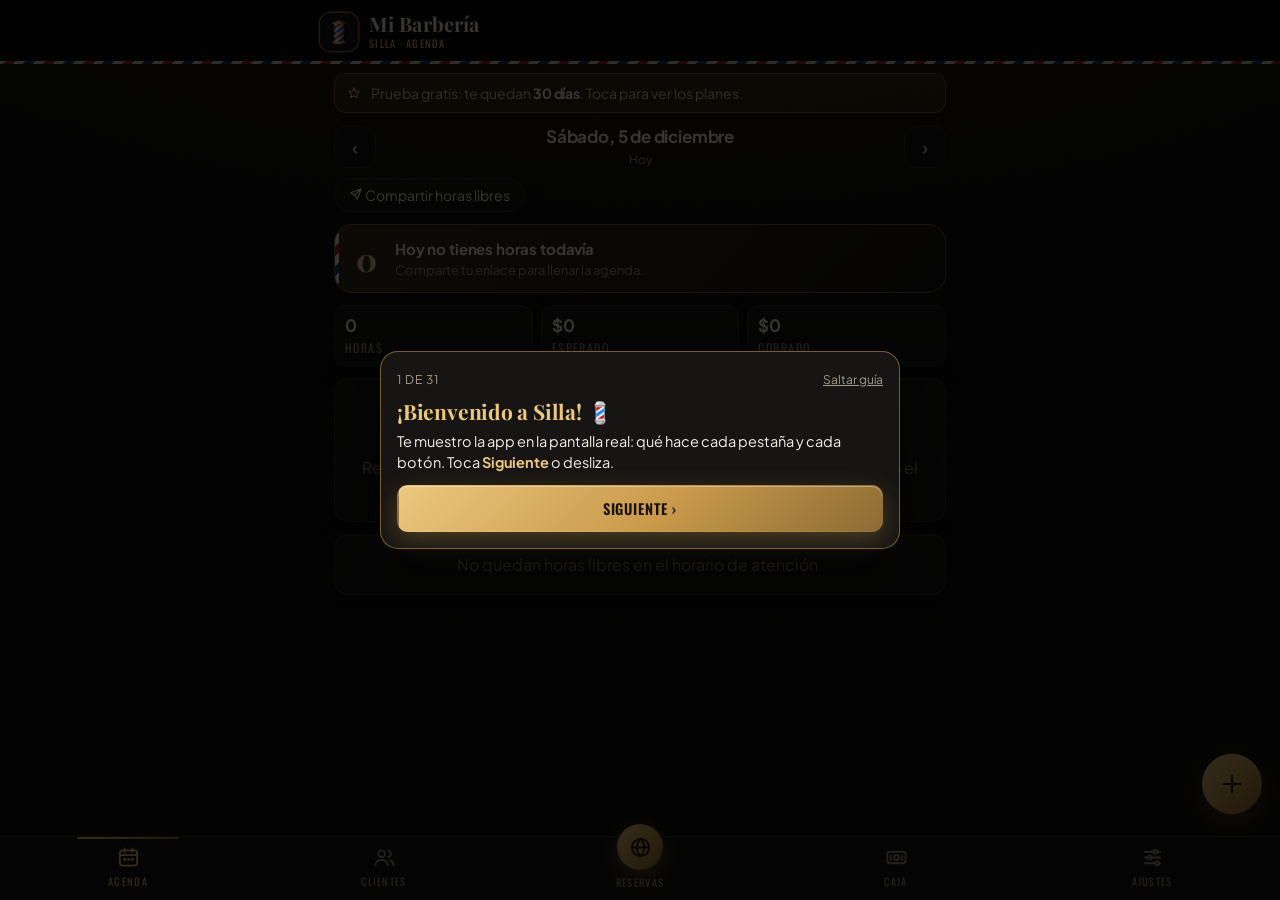
==== commit d1810704: "Guía interactiva y enlace siempre copiado" ====
--- a/index.html
+++ b/index.html
@@ -162,6 +162,15 @@
 #guia{position:fixed;inset:0;z-index:45;display:none;flex-direction:column;padding:calc(16px + env(safe-area-inset-top)) 22px calc(20px + env(safe-area-inset-bottom));
   background:radial-gradient(120% 70% at 50% 0%,color-mix(in srgb,var(--acc) 20%,transparent),transparent 60%),var(--bg)}
 #guia.on{display:flex}
+#guia.tour{background:none;padding:0;display:none}#guia.tour.on{display:block}#guia.tour::before{display:none}
+.tour-hole{position:fixed;box-shadow:0 0 0 9999px rgba(0,0,0,.78);border:2px solid var(--acc,#d4a24c);transition:all .3s ease;pointer-events:none;animation:tourPulso 1.6s ease-in-out infinite}
+.tour-hole.sin{border:0;animation:none}
+@keyframes tourPulso{50%{border-color:color-mix(in srgb,var(--acc,#d4a24c) 35%,transparent);outline:6px solid color-mix(in srgb,var(--acc,#d4a24c) 25%,transparent)}}
+.tour-tip{position:fixed;background:var(--card,#161412);border:1px solid color-mix(in srgb,var(--acc,#d4a24c) 55%,transparent);border-radius:18px;padding:14px 16px 16px;box-shadow:0 18px 50px rgba(0,0,0,.6);transition:top .3s ease;animation:guEntra .3s ease;max-width:520px;margin:0 auto}
+.tt-top{display:flex;justify-content:space-between;align-items:center;font-size:12px;color:var(--mut);text-transform:uppercase;letter-spacing:.08em;margin-bottom:4px}
+.tt-top button{background:none;border:0;color:var(--mut);font:inherit;cursor:pointer;padding:6px 0;text-decoration:underline}
+.tour-tip h3{margin:2px 0 6px;font-family:var(--serif,Georgia,serif);font-size:21px;color:var(--acc2,#f0cf86)}
+.tour-tip p{margin:0 0 12px;color:var(--txt);line-height:1.45;font-size:14.5px}.tour-tip p b{color:var(--acc2,#f0cf86)}
 #guia::before{content:"";position:absolute;left:0;right:0;top:0;height:5px;background:var(--poste,repeating-linear-gradient(135deg,#c0392b 0 10px,#f5f0e6 10px 20px,#1f3a68 20px 30px,#f5f0e6 30px 40px))}
 .gu-top{display:flex;justify-content:space-between;align-items:center;font-size:13px;color:var(--mut);font-family:var(--cond,inherit);text-transform:uppercase;letter-spacing:.1em}
 .gu-top button{background:none;border:0;color:var(--mut);font:inherit;cursor:pointer;padding:8px 0}
@@ -183,7 +192,7 @@
 .gu-dots i.on{width:26px;background:var(--acc)}
 .gu-bot .btn{padding:15px}
 </style>
-<link rel="stylesheet" href="premium.css?v=30">
+<link rel="stylesheet" href="premium.css?v=34">
 </head>
 <body>
 <header><div class="brand"><img class="logo" id="hLogo" src="icon-192.png" alt="" width="38" height="38" style="border-radius:11px"><div><h1 id="hNombre">Mi Barbería</h1><small id="hSync">Silla · agenda</small></div></div></header>
@@ -255,7 +264,7 @@
 const POLE='<svg width="38" height="38" viewBox="0 0 44 44" aria-hidden="true"><defs><clipPath id="pc"><rect x="15" y="8" width="14" height="28" rx="3"/></clipPath></defs><rect width="44" height="44" rx="12" fill="#1c1c1f" stroke="#303036"/><g clip-path="url(#pc)"><rect x="15" y="8" width="14" height="28" fill="#f3f3f3"/><g stroke-width="5"><path d="M8 18 36 4M8 30 36 16M8 42 36 28" stroke="#e5534b"/><path d="M8 24 36 10M8 36 36 22" stroke="#4a9eff"/></g></g><rect x="13" y="5" width="18" height="4" rx="2" fill="#e3a33b"/><rect x="13" y="35" width="18" height="4" rx="2" fill="#e3a33b"/></svg>';
 const DIAS=['Do','Lu','Ma','Mi','Ju','Vi','Sá'];
 const API='https://script.google.com/macros/s/AKfycbzVAXe-wM8xVHy9DOyh-EbtR9cfySFpLNvnYqR4-ZqMQR1GYJzkrj-Sovw02bKuq2AH/exec';
-const VERSION_APP='3.0';
+const VERSION_APP='3.4';
 const LKEY='silla_lic';
 
 const ESTADOS={pendiente:{t:'Pendiente',c:'p'},confirmada:{t:'Confirmada',c:'c'},atendido:{t:'Atendido',c:'a'},novino:{t:'No vino',c:'n'}};
@@ -428,8 +437,9 @@
   let h=bannerPlan()+`<div class="daynav"><button class="arrow" data-act="dia" data-v="-1" aria-label="Día anterior">‹</button>
     <div class="mid"><strong>${esc(fechaLarga(f))}</strong><span>${esHoy?'Hoy':'Toca para elegir fecha · '+(f<hoy()?'pasado':'próximo')}</span><input type="date" class="pick" value="${f}" aria-label="Elegir fecha"></div>
     <button class="arrow" data-act="dia" data-v="1" aria-label="Día siguiente">›</button></div>`;
-  if(!esHoy)h+=`<div class="chips"><button class="chip" data-act="dia" data-v="0">Volver a hoy</button></div>`;
-  if(esHoy)h+=resumenHoyHTML();
+  if(!esHoy)h+=`<div class="chips"><button class="chip" data-act="dia" data-v="0">Volver a hoy</button>${f>hoy()?'<button class="chip" data-act="horas-libres">Compartir horas libres</button>':''}</div>`;
+  else h+=`<div class="chips"><button class="chip" data-act="horas-libres">${ic('send')} Compartir horas libres</button></div>`;
+  if(esHoy)h+=pubAvisoHTML()+resumenHoyHTML();
   const dias=S.config.dias||[1,2,3,4,5,6];
   if(dias.indexOf(parse(f).getDay())<0)h+=`<div class="cerrado">${ic('moon')}Día cerrado según tu horario. Igual puedes agendar a mano.</div>`;
   if(S.barberos.length>1){
@@ -528,6 +538,7 @@
   else h+=`<textarea class="linkta rs-link" readonly aria-label="Tu enlace de reservas">${esc(link)}</textarea>
     <div class="row"><button class="btn pri" data-act="compartir-todo">${ic('send')}Compartir</button><a class="btn" href="${esc(link)}" target="_blank" rel="noopener" style="text-decoration:none">${ic('eye')}Ver mi página</a></div></div>`;
   h+=`<div class="rs-stats"><div><b>${prox.length}</b><span>próximas por enlace</span></div><div><b>${delMes}</b><span>reservas este mes</span></div><div><b>${clp(plata)}</b><span>generado este mes</span></div></div>`;
+  h+=libresResumenHTML()+`<h2>Publicación diaria</h2>`+pubAjustesHTML();
   if(link){const u=encodeURIComponent(link),msg='Reserva tu hora en '+n+' aquí: ';
     h+=`<h2>Compartir en</h2><div class="share rs-share">
     <a class="sbtn wa" href="https://wa.me/?text=${encodeURIComponent(msg+link)}" target="_blank" rel="noopener">${ic('wa')}WhatsApp</a>
@@ -646,9 +657,9 @@
 function cargarImg(src){return new Promise(ok=>{if(!src)return ok(null);const i=new Image();i.onload=()=>ok(i);i.onerror=()=>ok(null);i.src=src})}
 function rr(c,x,y,w,h,r){c.beginPath();c.moveTo(x+r,y);c.arcTo(x+w,y,x+w,y+h,r);c.arcTo(x+w,y+h,x,y+h,r);c.arcTo(x,y+h,x,y,r);c.arcTo(x,y,x+w,y,r);c.closePath()}
 function poste(c,y,W,h){c.save();c.beginPath();c.rect(0,y,W,h);c.clip();const cols=['#c0392b','#f5f0e6','#1f3a68','#f5f0e6'];for(let x=-h*2,i=0;x<W+h*2;x+=22,i++){c.fillStyle=cols[i%4];c.beginPath();c.moveTo(x,y+h);c.lineTo(x+h,y);c.lineTo(x+h+22,y);c.lineTo(x+22,y+h);c.closePath();c.fill()}c.restore()}
-async function imagenRedes(tipo){
+async function imagenRedes(tipo,opt){opt=opt||{};
   const link=enlaceReserva();if(!link){toast('Conéctate a internet para generar tu enlace');return}
-  toast('Creando tu imagen…');
+  if(!opt.blob)toast('Creando tu imagen…');
   try{await cargarQRLib()}catch(e){toast('Necesitas internet para crear la imagen');return}
   try{await document.fonts.ready}catch(e){}
   const hist=tipo==='historia',W=1080,H=hist?1920:1350,cv=document.createElement('canvas');cv.width=W;cv.height=H;const c=cv.getContext('2d');
@@ -679,13 +690,24 @@
   if(hist){y+=150;c.fillStyle=mut;c.font='500 34px Inter,system-ui,sans-serif';c.fillText('Horas libres al instante · Confirmación inmediata',W/2,y)}
   const blob=await new Promise(ok=>cv.toBlob(ok,'image/png'));if(!blob){toast('No se pudo crear la imagen');return}
   imgRedes={blob,url:URL.createObjectURL(blob),nombre:'silla-'+(hist?'historia':'publicacion')+'.png'};
+  if(opt.blob)return;
   modal(`<h3>Tu imagen está lista</h3><div class="img-prev ${hist?'h':''}"><img src="${imgRedes.url}" alt="Imagen para redes"></div>
     <p class="hint" style="margin:10px 0">${hist?'Súbela como historia y ponle el sticker de enlace con tu link.':'Publícala en tu feed o en tu estado de WhatsApp.'}</p>
     <div class="row"><button class="btn" data-act="img-bajar">${ic('undo')}Guardar</button><button class="btn pri" data-act="img-compartir">${ic('send')}Compartir</button></div>`)}
 let imgRedes=null;
-async function compartirImagen(){if(!imgRedes)return;const f=new File([imgRedes.blob],imgRedes.nombre,{type:'image/png'});
+let tipSig=null;
+async function copiarLink(){const link=enlaceReserva();if(!link)return false;try{await navigator.clipboard.writeText(link);return true}catch(e){try{const ta=document.createElement('textarea');ta.value=link;document.body.appendChild(ta);ta.select();const ok=document.execCommand('copy');ta.remove();return ok}catch(x){return false}}}
+async function consejoLink(sig){const link=enlaceReserva();await copiarLink();
+  if(!link||(L.tipIG||0)>=3){if(link)toast('Enlace copiado: pégalo con el sticker 🔗 Enlace');return sig()}
+  tipSig=sig;L.tipIG=(L.tipIG||0)+1;saveL();
+  modal(`<h3>🔗 Para que el enlace se pueda tocar</h3><p class="hint" style="margin:0 0 10px">Instagram no deja que otra app ponga el enlace sola. Ya te lo dejé <b>copiado</b>; en la historia haz esto:</p>
+  <ol class="ig-pasos"><li>Toca el ícono de <b>stickers</b> 🙂 arriba.</li><li>Elige <b>🔗 Enlace</b> y mantén presionado para <b>Pegar</b>.</li><li>Toca <b>Personalizar texto</b> y escribe <b>Reserva tu hora</b>. Pon el sticker sobre el QR.</li></ol>
+  <div class="ig-link">${esc(link.replace(/^https?:\/\//,''))}</div>
+  <button class="btn pri" data-act="tip-seguir" style="width:100%;margin-top:12px">${ic('send')}Entendido, compartir</button>`)}
+async function compartirImagenYa(){if(!imgRedes)return;const f=new File([imgRedes.blob],imgRedes.nombre,{type:'image/png'});
   try{if(navigator.canShare&&navigator.canShare({files:[f]})){await navigator.share({files:[f],title:S.config.nombre||'Silla'});return}}catch(e){if(e&&e.name==='AbortError')return}
-  bajarImagen();toast('Imagen guardada: búscala en tu galería o Descargas')}
+  bajarImagen();toast('Imagen guardada y enlace copiado')}
+function compartirImagen(){if(!imgRedes)return;consejoLink(compartirImagenYa)}
 function bajarImagen(){if(!imgRedes)return;const a=document.createElement('a');a.href=imgRedes.url;a.download=imgRedes.nombre;document.body.appendChild(a);a.click();a.remove()}
 function guiaRedes(){const link=enlaceReserva();
   modal(`<h3>Cómo ponerlo en cada red</h3><p>Así tus clientes ven un botón para reservar y no un enlace largo.</p>
@@ -697,6 +719,184 @@
   <p class="hint" style="margin:12px 0 8px">Textos que puedes usar:</p>
   <div class="gr-tx">${['📅 Reserva tu hora','✂️ Agenda aquí','Reserva en 1 minuto 💈'].map(t=>`<button class="chip-tx" data-act="copiar-txt" data-v="${esc(t)}">${esc(t)}</button>`).join('')}</div>
   <div class="row" style="margin-top:14px">${link?'<button class="btn" data-act="copiar-enlace">'+ic('copy')+'Copiar enlace</button>':''}<button class="btn pri" data-act="cerrar">Listo</button></div>`)}
+/* ---------- horas libres para compartir ---------- */
+function libresDia(f){
+  const dias=S.config.dias||[1,2,3,4,5,6];if(dias.indexOf(parse(f).getDay())<0)return null;
+  const st=+S.config.intervalo||30,esHoy=f===hoy(),ah=new Date(),lim=ah.getHours()*60+ah.getMinutes()+(+S.config.ant||30);
+  const occ={};S.barberos.forEach(b=>occ[b.id]=ocupados(f,b.id));
+  return slots().filter(t=>!(esHoy&&t<lim)&&!enAlmuerzo(t,st)&&S.barberos.some(b=>!occ[b.id].has(t)));
+}
+function diasAbiertos(n){const out=[];let f=hoy();for(let i=0;i<30&&out.length<n;i++,f=addDays(f,1)){const l=libresDia(f);if(l)out.push({f,l})}return out}
+function nomDia(f){const h=hoy();if(f===h)return'Hoy';if(f===addDays(h,1))return'Mañana';if(f===addDays(h,2))return'Pasado mañana';const d=parse(f).toLocaleDateString('es-CL',{weekday:'long'});return d.charAt(0).toUpperCase()+d.slice(1)}
+function fCortaHL(f){return parse(f).toLocaleDateString('es-CL',{weekday:'short',day:'numeric',month:'short'}).replace(/\./g,'')}
+function libresResumenHTML(){
+  const ds=diasAbiertos(3);if(!ds.length)return'';const tot=ds.reduce((t,d)=>t+d.l.length,0);
+  return`<button class="hl-card" data-act="horas-libres"><div class="hl-top"><span class="hl-ic">${ic('send')}</span><div><b>Comparte tus horas libres</b><small>${tot?'Llena los huecos de estos días en tus redes':'Tus próximos días están llenos 🔥'}</small></div></div>
+    <div class="hl-dias">${ds.map(d=>`<div class="${d.l.length?'':'lleno'}"><small>${esc(nomDia(d.f)==='Pasado mañana'?'Pasado':nomDia(d.f))}</small><b>${d.l.length}</b><span>${d.l.length===1?'libre':'libres'}</span></div>`).join('')}</div></button>`}
+let HL={sel:null};
+function horasLibres(){const ds=diasAbiertos(7);if(!ds.length){toast('No tienes días de atención configurados');return}
+  if(!HL.sel||!HL.sel.every(f=>ds.some(d=>d.f===f)))HL.sel=ds.filter(d=>d.l.length).slice(0,3).map(d=>d.f);
+  pintarHL()}
+function pintarHL(){const ds=diasAbiertos(7),sel=ds.filter(d=>HL.sel.indexOf(d.f)>=0);
+  modal(`<h3>Comparte tus horas libres</h3><p class="hint" style="margin:0 0 10px">Elige los días que quieres mostrar. Así tus clientes ven al tiro dónde hay cupo y reservan con tu enlace.</p>
+  <div class="hl-pick">${ds.map(d=>`<button data-act="hl-dia" data-v="${d.f}" class="${HL.sel.indexOf(d.f)>=0?'on':''}${d.l.length?'':' lleno'}"><small>${esc(nomDia(d.f)==='Pasado mañana'?'Pasado':nomDia(d.f))}</small><b>${parse(d.f).getDate()}</b><span>${d.l.length?d.l.length+' libres':'Lleno'}</span></button>`).join('')}</div>
+  <div class="hl-prev">${sel.length?sel.map(d=>`<div class="hl-d"><b>${esc(nomDia(d.f))} <small>${esc(fCortaHL(d.f))}</small></b><div>${d.l.length?d.l.map(t=>`<span>${toHH(t)}</span>`).join(''):'<em>Sin horas libres</em>'}</div></div>`).join(''):'<p class="hint" style="text-align:center;margin:8px 0">Toca uno o más días arriba</p>'}</div>
+  <div class="row" style="margin-top:12px"><button class="btn" data-act="hl-img" data-v="post">${ic('eye')}Imagen post</button><button class="btn" data-act="hl-img" data-v="historia">${ic('ig')}Historia</button></div>
+  <div class="row" style="margin-top:8px"><button class="btn wa-btn" data-act="hl-wa">${ic('wa')}WhatsApp</button><button class="btn" data-act="hl-copiar">${ic('copy')}Copiar texto</button></div>
+  <button class="btn" data-act="cerrar" style="width:100%;margin-top:8px">Cerrar</button>`)}
+function textoLibres(){const n=S.config.nombre||'Mi Barbería',link=enlaceReserva(),ds=diasAbiertos(7).filter(d=>HL.sel.indexOf(d.f)>=0&&d.l.length);
+  if(!ds.length)return'';
+  return`💈 *${n}* · Horas disponibles\n\n`+ds.map(d=>`📅 *${nomDia(d.f)}* (${fCortaHL(d.f)})\n${d.l.map(toHH).join(' · ')}`).join('\n\n')+(link?`\n\n👉 Reserva tu hora aquí: ${link}`:'')+(ds.reduce((t,d)=>t+d.l.length,0)<=8?`\n\n¡Quedan pocos cupos, asegura el tuyo! ✂️`:`\n\n¡Elige la tuya antes que se llene! ✂️`)}
+async function imagenLibres(tipo,opt){opt=opt||{};const fsel=opt.fechas||HL.sel;
+  const ds=diasAbiertos(7).filter(d=>fsel.indexOf(d.f)>=0);if(!ds.length){if(!opt.blob)toast('Elige al menos un día');return null}
+  if(!ds.some(d=>d.l.length)){if(!opt.blob)toast('Esos días están llenos');return null}
+  const link=enlaceReserva();if(!opt.blob)toast('Creando tu imagen…');
+  let qrOk=false;if(link){try{await cargarQRLib();qrOk=true}catch(e){}}
+  try{await document.fonts.ready}catch(e){}
+  const hist=tipo==='historia',W=1080,H=hist?1920:1350,cv=document.createElement('canvas');cv.width=W;cv.height=H;const c=cv.getContext('2d');
+  const cs=getComputedStyle(document.documentElement),V=(k,d)=>(cs.getPropertyValue(k)||'').trim()||d;
+  const bg=V('--bg','#0c0b0a'),acc=V('--acc','#d4a24c'),acc2=V('--acc2','#f0cf86'),txt=V('--txt','#f4efe6'),mut=V('--mut','#a59f94'),card=V('--card','#161412'),line=V('--line','#2a2622');
+  c.fillStyle=bg;c.fillRect(0,0,W,H);
+  let g=c.createRadialGradient(W/2,120,0,W/2,120,800);g.addColorStop(0,acc+'38');g.addColorStop(1,acc+'00');c.fillStyle=g;c.fillRect(0,0,W,H);
+  poste(c,0,W,22);poste(c,H-22,W,22);
+  const nombre=S.config.nombre||'Mi Barbería',R=hist?70:56,cy=hist?150:110;
+  const logo=await cargarImg(S.config.logo);
+  const gold=c.createLinearGradient(0,cy-R,0,cy+R);gold.addColorStop(0,'#f0cf86');gold.addColorStop(1,'#b8862f');
+  c.fillStyle=gold;c.beginPath();c.arc(W/2,cy,R+6,0,7);c.fill();c.fillStyle=logo?card:gold;c.beginPath();c.arc(W/2,cy,R,0,7);c.fill();
+  if(logo){c.save();c.beginPath();c.arc(W/2,cy,R-5,0,7);c.clip();const k=Math.min((R*2-10)/logo.width,(R*2-10)/logo.height);c.drawImage(logo,W/2-logo.width*k/2,cy-logo.height*k/2,logo.width*k,logo.height*k);c.restore()}
+  else{c.fillStyle='#1a1408';c.font='800 '+R+'px "Playfair Display",Georgia,serif';c.textAlign='center';c.textBaseline='middle';c.fillText(nombre.trim().charAt(0).toUpperCase(),W/2,cy+4)}
+  c.textAlign='center';c.textBaseline='alphabetic';
+  let fs=hist?70:58;c.font='800 '+fs+'px "Playfair Display",Georgia,serif';while(c.measureText(nombre).width>W-120&&fs>38){fs-=4;c.font='800 '+fs+'px "Playfair Display",Georgia,serif'}
+  let y=cy+R+(hist?90:74);c.fillStyle=txt;c.fillText(nombre,W/2,y);
+  y+=hist?70:56;c.fillStyle=acc2;c.font='600 '+(hist?46:38)+'px Oswald,"Arial Narrow",sans-serif';c.fillText('HORAS DISPONIBLES',W/2,y);
+  c.fillStyle=acc;c.fillRect(W/2-60,y+20,120,4);y+=hist?64:50;
+  const pie=hist?(qrOk?420:220):(qrOk?215:150),zona=H-pie-y-20,nd=ds.length;
+  const cols=5,pw=hist?172:164,ph=hist?74:58,gx=hist?14:12,gy=hist?16:12,hd=hist?78:62,dg=hist?26:16;
+  const maxF=Math.max(1,Math.floor((zona-nd*(hd+16)-(nd-1)*dg)/nd/(ph+gy)));
+  const altoTot=ds.reduce((t,d)=>t+hd+Math.min(maxF,Math.ceil(Math.max(d.l.length,1)/cols))*(ph+gy)+16,0)+(nd-1)*dg;
+  y+=Math.max(0,(zona-altoTot)/2);
+  ds.forEach(d=>{
+    const filas=Math.min(maxF,Math.ceil(Math.max(d.l.length,1)/cols)),alto=hd+filas*(ph+gy)+16;
+    c.fillStyle=card;rr(c,50,y,W-100,alto,28);c.fill();c.strokeStyle=line;c.lineWidth=2;rr(c,50,y,W-100,alto,28);c.stroke();
+    c.textAlign='left';c.fillStyle=txt;c.font='700 '+(hist?42:36)+'px Inter,system-ui,sans-serif';c.fillText(nomDia(d.f),84,y+(hist?56:48));
+    const nw=c.measureText(nomDia(d.f)).width;c.fillStyle=mut;c.font='500 '+(hist?32:28)+'px Inter,system-ui,sans-serif';c.fillText(fCortaHL(d.f),84+nw+16,y+(hist?56:48));
+    c.textAlign='right';c.fillStyle=d.l.length?acc2:mut;c.font='700 '+(hist?30:26)+'px Inter,system-ui,sans-serif';c.fillText(d.l.length?d.l.length+(d.l.length===1?' cupo':' cupos'):'LLENO',W-84,y+(hist?56:48));
+    c.textAlign='center';
+    const cap=filas*cols,lista=d.l.length>cap?d.l.slice(0,cap-1):d.l,x0=(W-(cols*pw+(cols-1)*gx))/2;
+    lista.forEach((t,i)=>{const px=x0+(i%cols)*(pw+gx),py=y+hd+Math.floor(i/cols)*(ph+gy);
+      c.fillStyle=acc+'22';rr(c,px,py,pw,ph,ph/2);c.fill();c.strokeStyle=acc;c.lineWidth=3;rr(c,px,py,pw,ph,ph/2);c.stroke();
+      c.fillStyle=txt;c.font='700 '+(hist?36:30)+'px Inter,system-ui,sans-serif';c.fillText(toHH(t),px+pw/2,py+ph/2+(hist?12:10))});
+    if(d.l.length>cap){const i=cap-1,px=x0+(i%cols)*(pw+gx),py=y+hd+Math.floor(i/cols)*(ph+gy);c.fillStyle=mut;c.font='600 '+(hist?32:28)+'px Inter,system-ui,sans-serif';c.fillText('+'+(d.l.length-cap+1)+' más',px+pw/2,py+ph/2+11)}
+    if(!d.l.length){c.fillStyle=mut;c.font='500 '+(hist?32:28)+'px Inter,system-ui,sans-serif';c.fillText('Sin cupos este día',W/2,y+hd+ph/2+10)}
+    y+=alto+dg});
+  y=H-pie;c.textAlign='center';
+  if(qrOk){const q=hist?220:140,qx=hist?(W-q)/2:90,qy=hist?y:y+16;
+    c.fillStyle='#fff';rr(c,qx-14,qy-14,q+28,q+28,18);c.fill();const qc=qrCanvas(link,q);if(qc)c.drawImage(qc,qx,qy,q,q);
+    if(hist){y=qy+q+70}else{c.textAlign='left';c.fillStyle=txt;c.font='700 40px Inter,system-ui,sans-serif';c.fillText('Reserva tu hora',qx+q+50,qy+60);c.fillStyle=acc2;c.font='600 30px Inter,system-ui,sans-serif';c.fillText(link.replace(/^https?:\/\//,''),qx+q+50,qy+110);c.fillStyle=mut;c.font='500 26px Inter,system-ui,sans-serif';c.fillText('Escanea o toca el enlace',qx+q+50,qy+150)}}
+  if(hist||!qrOk){c.textAlign='center';c.fillStyle=txt;c.font='700 '+(hist?44:38)+'px Inter,system-ui,sans-serif';c.fillText(link?'Reserva en el enlace 👇':'Escríbeme para reservar',W/2,y+(qrOk?0:40));
+    if(link){c.fillStyle=acc2;c.font='600 '+(hist?36:30)+'px Inter,system-ui,sans-serif';c.fillText(link.replace(/^https?:\/\//,''),W/2,y+(qrOk?60:96))}}
+  const blob=await new Promise(ok=>cv.toBlob(ok,'image/png'));if(opt.blob)return blob;if(!blob){toast('No se pudo crear la imagen');return}
+  imgRedes={blob,url:URL.createObjectURL(blob),nombre:'horas-libres-'+(hist?'historia':'post')+'.png'};
+  modal(`<h3>Tus horas libres listas</h3><div class="img-prev ${hist?'h':''}"><img src="${imgRedes.url}" alt="Horas libres"></div>
+    <p class="hint" style="margin:10px 0">${hist?'Súbela como historia y agrégale el sticker de enlace con tu link.':'Publícala en tu feed o en tu estado de WhatsApp.'}</p>
+    <div class="row"><button class="btn" data-act="horas-libres">‹ Volver</button><button class="btn" data-act="img-bajar">${ic('undo')}Guardar</button><button class="btn pri" data-act="img-compartir">${ic('send')}Compartir</button></div>`)}
+/* ---------- publicaciones automáticas ---------- */
+const PUB_TIPOS={libres:['Horas libres','🗓️'],servicio:['Servicio destacado','✂️'],catalogo:['Foto del catálogo','📸'],oferta:['Oferta','🔥'],qr:['Tu QR de reservas','📲']};
+function pubCfg(){const p=S.config.pub||{};return{on:!!p.on,h:p.h||'10:00',d:p.d||(S.config.dias||[1,2,3,4,5,6]).slice(),t:p.t||['libres','servicio','catalogo','oferta','qr'],of:p.of||'',od:p.od||'Solo hoy'}}
+function diaNum(f){return Math.floor(parse(f).getTime()/864e5)}
+function pubFechasLibres(){return diasAbiertos(4).filter(d=>d.l.length).slice(0,2).map(d=>d.f)}
+function pubDisponibles(){const c=pubCfg();return c.t.filter(t=>t==='libres'?pubFechasLibres().length:t==='catalogo'?(S.catalogo||[]).length:t==='oferta'?!!c.of.trim():t==='servicio'?S.servicios.length:t==='qr'?!!enlaceReserva():false)}
+function pubTipoHoy(){const ds=pubDisponibles();if(!ds.length)return'qr';const f=hoy();
+  if(ds.indexOf('libres')>=0&&diaNum(f)%2===0)return'libres';return ds[diaNum(f)%ds.length]}
+function pubPendiente(){const c=pubCfg(),f=hoy();if(!c.on||c.d.indexOf(parse(f).getDay())<0||(L.pubHecha||'')===f)return false;
+  const ah=new Date();return ah.getHours()*60+ah.getMinutes()>=toMin(c.h)}
+function rachaPub(){return(L.pubRacha&&L.pubRacha.u&&(L.pubRacha.u===hoy()||L.pubRacha.u>=addDays(hoy(),-3)))?L.pubRacha.n:0}
+function pubAvisoHTML(){if(!pubPendiente())return'';const t=pubTipoHoy();
+  return`<button class="pub-aviso" data-act="pub-abrir"><span>📣</span><div><b>Tu publicación de hoy está lista</b><small>${esc(PUB_TIPOS[t][1]+' '+PUB_TIPOS[t][0])} · compártela en 2 toques</small></div><i>›</i></button>`}
+function pubAjustesHTML(){const c=pubCfg(),r=rachaPub();
+  return`<div class="card pub-cfg"><div class="pub-sw"><div><b>Publicación diaria</b><small>Silla te prepara una historia cada día y te avisa a la hora que elijas.</small></div>
+    <button class="sw ${c.on?'on':''}" data-act="pub-on" aria-label="Activar publicación diaria"><i></i></button></div>
+    ${c.on?`<div class="grid2"><label>Avisarme a las<input type="time" data-pub="h" value="${esc(c.h)}"></label><label>Racha<div class="pub-racha">${r?'🔥 '+r+' día'+(r===1?'':'s'):'Empieza hoy'}</div></label></div>
+    <label style="margin-bottom:0">Días que publico</label><div class="dias">${[1,2,3,4,5,6,0].map(d=>`<button data-act="pub-dia" data-v="${d}" class="${c.d.indexOf(d)>=0?'on':''}">${DIAS[d]}</button>`).join('')}</div>
+    <label style="margin-bottom:6px">Qué quiero publicar (se van turnando)</label><div class="pub-tipos">${Object.keys(PUB_TIPOS).map(k=>`<button data-act="pub-tipo" data-v="${k}" class="${c.t.indexOf(k)>=0?'on':''}">${PUB_TIPOS[k][1]} ${PUB_TIPOS[k][0]}</button>`).join('')}</div>
+    ${c.t.indexOf('oferta')>=0?`<div class="grid2"><label>Tu oferta<input data-pub="of" maxlength="40" placeholder="Ej: 20% dcto en corte + barba" value="${esc(c.of)}"></label><label>Vigencia<select data-pub="od">${['Solo hoy','Hasta el domingo','Esta semana','Lunes a jueves'].map(v=>`<option ${c.od===v?'selected':''}>${v}</option>`).join('')}</select></label></div>`:''}
+    <p class="hint" style="margin:8px 0 10px">Te llega una notificación${S.config.correo?' y un correo':''} a esa hora. ${!('Notification' in window)||Notification.permission!=='granted'?'Activa las notificaciones para recibir el aviso en el celular.':''}</p>
+    <button class="btn pri" data-act="pub-abrir" style="width:100%">${ic('send')}Ver la publicación de hoy</button>`:''}</div>`}
+let PUB={t:null,h:true,i:0,blob:null,url:''};
+function textoPub(t){const n=S.config.nombre||'Mi Barbería',link=enlaceReserva(),c=pubCfg(),L2=link?'\n👉 Reserva aquí: '+link:'';
+  if(t==='libres'){const fs=pubFechasLibres(),ds=diasAbiertos(4).filter(d=>fs.indexOf(d.f)>=0);return`💈 Horas disponibles en ${n}\n\n`+ds.map(d=>`📅 ${nomDia(d.f)}: ${d.l.slice(0,10).map(toHH).join(' · ')}${d.l.length>10?' y más':''}`).join('\n')+L2}
+  if(t==='servicio'){const sv=pubServicio();return`✂️ ${sv.nombre} · ${clp(sv.precio)}\nEn ${n} te dejamos impecable.`+L2}
+  if(t==='catalogo'){const f=pubFoto();return`📸 ${f.n||'Nuevo trabajo'} en ${n}${f.s?'\n¿Lo quieres? Pide "'+f.s+'".':''}`+L2}
+  if(t==='oferta')return`🔥 ${c.of} · ${c.od}\nEn ${n}. ¡Agenda antes de que se acaben los cupos!`+L2;
+  return`📲 Reserva tu hora en ${n} en 1 minuto, sin escribir ni esperar respuesta.`+L2}
+function pubServicio(){const sv=S.servicios.filter(x=>x.nombre);return sv[(diaNum(hoy())+PUB.i)%Math.max(1,sv.length)]||{nombre:'Corte',precio:0,duracion:30}}
+function pubFoto(){const L2=S.catalogo||[];return L2[(diaNum(hoy())+PUB.i)%Math.max(1,L2.length)]||{}}
+async function lienzoPub(hist){const W=1080,H=hist?1920:1350,cv=document.createElement('canvas');cv.width=W;cv.height=H;const c=cv.getContext('2d');
+  const cs=getComputedStyle(document.documentElement),V=(k,d)=>(cs.getPropertyValue(k)||'').trim()||d;
+  const k={bg:V('--bg','#0c0b0a'),acc:V('--acc','#d4a24c'),acc2:V('--acc2','#f0cf86'),txt:V('--txt','#f4efe6'),mut:V('--mut','#a59f94'),card:V('--card','#161412')};
+  c.fillStyle=k.bg;c.fillRect(0,0,W,H);let g=c.createRadialGradient(W/2,120,0,W/2,120,800);g.addColorStop(0,k.acc+'38');g.addColorStop(1,k.acc+'00');c.fillStyle=g;c.fillRect(0,0,W,H);
+  poste(c,0,W,22);poste(c,H-22,W,22);
+  const nombre=S.config.nombre||'Mi Barbería',R=hist?62:50,cy=hist?140:100,logo=await cargarImg(S.config.logo);
+  const gold=c.createLinearGradient(0,cy-R,0,cy+R);gold.addColorStop(0,'#f0cf86');gold.addColorStop(1,'#b8862f');
+  c.fillStyle=gold;c.beginPath();c.arc(W/2,cy,R+6,0,7);c.fill();c.fillStyle=logo?k.card:gold;c.beginPath();c.arc(W/2,cy,R,0,7);c.fill();
+  if(logo){c.save();c.beginPath();c.arc(W/2,cy,R-5,0,7);c.clip();const q=Math.min((R*2-10)/logo.width,(R*2-10)/logo.height);c.drawImage(logo,W/2-logo.width*q/2,cy-logo.height*q/2,logo.width*q,logo.height*q);c.restore()}
+  else{c.fillStyle='#1a1408';c.font='800 '+R+'px "Playfair Display",Georgia,serif';c.textAlign='center';c.textBaseline='middle';c.fillText(nombre.trim().charAt(0).toUpperCase(),W/2,cy+4)}
+  c.textAlign='center';c.textBaseline='alphabetic';let fs=hist?58:48;c.font='800 '+fs+'px "Playfair Display",Georgia,serif';while(c.measureText(nombre).width>W-120&&fs>34){fs-=4;c.font='800 '+fs+'px "Playfair Display",Georgia,serif'}
+  c.fillStyle=k.txt;c.fillText(nombre,W/2,cy+R+(hist?80:64));
+  return{cv,c,W,H,k,y:cy+R+(hist?110:90)}}
+async function pieQR(o,hist){const{c,W,H,k}=o,link=enlaceReserva();let qr=false;if(link){try{await cargarQRLib();qr=true}catch(e){}}
+  const q=hist?200:130,y=H-(hist?380:200);
+  if(qr){const qx=hist?(W-q)/2:90,qy=hist?y:y+20;c.fillStyle='#fff';rr(c,qx-14,qy-14,q+28,q+28,18);c.fill();const qc=qrCanvas(link,q);if(qc)c.drawImage(qc,qx,qy,q,q);
+    if(hist){c.textAlign='center';c.fillStyle=k.txt;c.font='700 44px Inter,system-ui,sans-serif';c.fillText('Reserva en el enlace 👇',W/2,qy+q+80);c.fillStyle=k.acc2;c.font='600 34px Inter,system-ui,sans-serif';c.fillText(link.replace(/^https?:\/\//,''),W/2,qy+q+134)}
+    else{c.textAlign='left';c.fillStyle=k.txt;c.font='700 40px Inter,system-ui,sans-serif';c.fillText('Reserva tu hora',qx+q+50,qy+50);c.fillStyle=k.acc2;c.font='600 30px Inter,system-ui,sans-serif';c.fillText(link.replace(/^https?:\/\//,''),qx+q+50,qy+98);c.fillStyle=k.mut;c.font='500 26px Inter,system-ui,sans-serif';c.fillText('Escanea o toca el enlace',qx+q+50,qy+136)}}
+  else{c.textAlign='center';c.fillStyle=k.txt;c.font='700 42px Inter,system-ui,sans-serif';c.fillText(S.config.whatsapp?'Reserva por WhatsApp: '+S.config.whatsapp:'Reserva tu hora',W/2,H-(hist?200:110))}
+  return y}
+function txtCentro(c,t,x,y,max,font,lh){const ps=String(t).split(' ');let l='',out=[];ps.forEach(p=>{const n=l?l+' '+p:p;c.font=font;if(c.measureText(n).width>max&&l){out.push(l);l=p}else l=n});if(l)out.push(l);out.forEach((s,i)=>c.fillText(s,x,y+i*lh));return y+out.length*lh}
+async function imagenPub(t,hist){
+  if(t==='libres')return imagenLibres(hist?'historia':'post',{blob:1,fechas:pubFechasLibres()});
+  if(t==='qr'){await imagenRedes(hist?'historia':'post',{blob:1});return imgRedes&&imgRedes.blob}
+  const o=await lienzoPub(hist),{c,W,H,k}=o;let y=o.y;const fin=await pieQR(o,hist)-40;c.textAlign='center';
+  if(t==='servicio'){const sv=pubServicio();
+    c.fillStyle=k.acc2;c.font='600 '+(hist?42:34)+'px Oswald,"Arial Narrow",sans-serif';c.fillText('SERVICIO DESTACADO',W/2,y+(hist?40:26));
+    const cy=(y+fin)/2,R=hist?300:220;c.fillStyle=k.card;c.beginPath();c.arc(W/2,cy,R,0,7);c.fill();c.strokeStyle=k.acc;c.lineWidth=8;c.beginPath();c.arc(W/2,cy,R,0,7);c.stroke();
+    c.strokeStyle=k.acc+'55';c.lineWidth=3;c.beginPath();c.arc(W/2,cy,R-24,0,7);c.stroke();
+    c.fillStyle=k.txt;let yy=txtCentro(c,sv.nombre,W/2,cy-(hist?60:44),R*1.6,'800 '+(hist?76:58)+'px "Playfair Display",Georgia,serif',hist?84:64);
+    c.fillStyle=k.acc2;c.font='800 '+(hist?96:72)+'px Inter,system-ui,sans-serif';c.fillText(clp(sv.precio),W/2,yy+(hist?60:44));
+    c.fillStyle=k.mut;c.font='500 '+(hist?36:28)+'px Inter,system-ui,sans-serif';c.fillText((+sv.duracion||30)+' minutos',W/2,yy+(hist?120:90))}
+  else if(t==='catalogo'){const f=pubFoto(),img=await cargarImg(f.i),top=y+(hist?20:10),lado=Math.min(W-160,fin-top-(hist?140:110));
+    if(img){const x=(W-lado)/2;c.save();rr(c,x,top,lado,lado,36);c.clip();const q=Math.max(lado/img.width,lado/img.height);c.drawImage(img,x+(lado-img.width*q)/2,top+(lado-img.height*q)/2,img.width*q,img.height*q);c.restore();c.strokeStyle=k.acc;c.lineWidth=6;rr(c,x,top,lado,lado,36);c.stroke()}
+    c.fillStyle=k.txt;c.font='800 '+(hist?62:48)+'px "Playfair Display",Georgia,serif';c.fillText(f.n||'Nuevo trabajo',W/2,top+lado+(hist?80:62));
+    if(f.s){c.fillStyle=k.acc2;c.font='600 '+(hist?36:28)+'px Inter,system-ui,sans-serif';c.fillText('Pide: '+f.s,W/2,top+lado+(hist?130:102))}}
+  else if(t==='oferta'){const cf=pubCfg(),cy=(y+fin)/2;
+    c.save();c.translate(W/2,cy-(hist?240:180));c.rotate(-0.05);c.fillStyle=k.acc;rr(c,-300,-60,600,120,60);c.fill();c.fillStyle='#1a1408';c.font='800 '+(hist?62:52)+'px Oswald,"Arial Narrow",sans-serif';c.fillText('🔥 OFERTA',0,(hist?22:18));c.restore();
+    c.fillStyle=k.txt;const yy=txtCentro(c,cf.of,W/2,cy-(hist?40:10),W-160,'800 '+(hist?96:72)+'px "Playfair Display",Georgia,serif',hist?108:82);
+    c.fillStyle=k.acc2;c.font='700 '+(hist?44:34)+'px Inter,system-ui,sans-serif';c.fillText(cf.od.toUpperCase(),W/2,yy+(hist?50:36));
+    c.fillStyle=k.mut;c.font='500 '+(hist?34:28)+'px Inter,system-ui,sans-serif';c.fillText('Cupos limitados · Reserva en línea',W/2,yy+(hist?110:84))}
+  return await new Promise(ok=>o.cv.toBlob(ok,'image/png'))}
+async function abrirPub(t){const ds=pubDisponibles();PUB.t=t||PUB.t&&ds.indexOf(PUB.t)>=0&&PUB.t||pubTipoHoy();
+  modal(`<h3>📣 Publicación de hoy</h3><div class="pub-chips">${Object.keys(PUB_TIPOS).filter(k=>ds.indexOf(k)>=0||k==='qr').map(k=>`<button data-act="pub-ver" data-v="${k}" class="${PUB.t===k?'on':''}">${PUB_TIPOS[k][1]} ${PUB_TIPOS[k][0]}</button>`).join('')}</div>
+    <div class="pub-fmt"><button data-act="pub-fmt" data-v="1" class="${PUB.h?'on':''}">Historia</button><button data-act="pub-fmt" data-v="0" class="${PUB.h?'':'on'}">Publicación</button></div>
+    <div class="img-prev ${PUB.h?'h':''} pub-prev"><div class="pub-cargando">Preparando…</div></div>
+    <div class="pub-txt"><small>Texto para acompañar</small><p>${esc(textoPub(PUB.t)).replace(/\n/g,'<br>')}</p></div>
+    <div class="row"><button class="btn pri" data-act="pub-compartir">${ic('send')}Compartir</button><button class="btn wa-btn" data-act="pub-wa">${ic('wa')}WhatsApp</button></div>
+    <div class="row" style="margin-top:8px">${(PUB.t==='servicio'&&S.servicios.length>1)||(PUB.t==='catalogo'&&(S.catalogo||[]).length>1)?`<button class="btn" data-act="pub-otra">${ic('undo')}Otra</button>`:''}<button class="btn" data-act="img-bajar">Guardar</button><button class="btn" data-act="pub-hecha">${ic('check')}Ya la publiqué</button></div>`);
+  try{const on=document.querySelector('.pub-chips .on');on&&on.scrollIntoView({inline:'center',block:'nearest'})}catch(e){}
+  const t0=PUB.t,h0=PUB.h,i0=PUB.i;let b=null;try{b=await imagenPub(t0,h0)}catch(e){}
+  if(t0!==PUB.t||h0!==PUB.h||i0!==PUB.i)return;const pv=document.querySelector('.pub-prev');if(!pv)return;
+  if(!b){pv.innerHTML='<div class="pub-cargando">No se pudo crear la imagen</div>';return}
+  if(PUB.url)URL.revokeObjectURL(PUB.url);PUB.blob=b;PUB.url=URL.createObjectURL(b);imgRedes={blob:b,url:PUB.url,nombre:'silla-'+t0+'.png'};pv.innerHTML=`<img src="${PUB.url}" alt="Publicación de hoy">`}
+function compartirPub(){if(!PUB.blob){toast('Espera que termine la imagen');return}consejoLink(compartirPubYa)}
+async function compartirPubYa(){if(!PUB.blob)return;const t=textoPub(PUB.t);
+  const f=new File([PUB.blob],'silla-'+PUB.t+'.png',{type:'image/png'});
+  try{if(navigator.canShare&&navigator.canShare({files:[f]})){await navigator.share({files:[f],text:t});marcarPub();return}}catch(e){if(e&&e.name==='AbortError')return}
+  bajarImagen();toast('Imagen guardada y enlace copiado');marcarPub()}
+function marcarPub(){const f=hoy();if(L.pubHecha===f)return;const r=L.pubRacha||{};L.pubRacha={n:(r.u&&r.u>=addDays(f,-3)?r.n||0:0)+1,u:f};L.pubHecha=f;saveL();guardarPubSW();
+  if(ui.tab==='agenda'||ui.tab==='reservas')setTimeout(render,50)}
+function guardarPubSW(){try{if(!('caches' in window))return;const c=pubCfg();caches.open('silla-pub').then(k=>k.put('./__pub',new Response(JSON.stringify({on:c.on,h:c.h,d:c.d,hecha:L.pubHecha||'',avisada:L.pubAvisada||'',n:S.config.nombre||''}),{headers:{'content-type':'application/json'}})))}catch(e){}}
+function revisarPub(){if(!pubPendiente())return;const f=hoy();if(L.pubAvisada===f)return;L.pubAvisada=f;saveL();guardarPubSW();
+  if(!('Notification' in window)||Notification.permission!=='granted'||!navigator.serviceWorker)return;
+  const t=pubTipoHoy();navigator.serviceWorker.ready.then(r=>r.showNotification('📣 Tu publicación de hoy está lista',{body:PUB_TIPOS[t][1]+' '+PUB_TIPOS[t][0]+' · Toca para compartirla',icon:'icon-192.png',badge:'icon-192.png',tag:'silla-pub',data:{url:'./#publicar'}})).catch(()=>{})}
+function registrarSyncPub(){try{navigator.serviceWorker&&navigator.serviceWorker.ready.then(r=>{if(r.periodicSync)r.periodicSync.register('silla-pub',{minInterval:36e5}).catch(()=>{})})}catch(e){}}
 /* ---------- catálogo de cortes ---------- */
 const MAX_FOTOS=12;
 function catalogoHTML(){const L2=S.catalogo||[];
@@ -742,7 +942,7 @@
   sincronizando=true;
   try{
     const c=S.config,h0=hoy();
-    const perfil={n:c.nombre,b:(S.barberos[0]||{}).nombre==='Barbero 1'?'':(S.barberos[0]||{}).nombre,w:normTel(c.whatsapp),i:c.inicio,f:c.fin,v:+c.intervalo||30,d:c.dias||[1,2,3,4,5,6],s:S.servicios.map(s=>[s.nombre,+s.precio||0,+s.duracion||30]),tema:c.tema||'clasico',ant:+c.ant||30,mx:+c.meses||3,al:+c.almDur?[c.almIni||'14:00',+c.almDur]:null,lg:c.logo||'',ct:(S.catalogo||[]).length};
+    const perfil={n:c.nombre,b:(S.barberos[0]||{}).nombre==='Barbero 1'?'':(S.barberos[0]||{}).nombre,w:normTel(c.whatsapp),i:c.inicio,f:c.fin,v:+c.intervalo||30,d:c.dias||[1,2,3,4,5,6],s:S.servicios.map(s=>[s.nombre,+s.precio||0,+s.duracion||30]),tema:c.tema||'clasico',ant:+c.ant||30,mx:+c.meses||3,al:+c.almDur?[c.almIni||'14:00',+c.almDur]:null,lg:c.logo||'',ct:(S.catalogo||[]).length,pb:pubCfg().on?{h:pubCfg().h,d:pubCfg().d,t:pubCfg().t,of:pubCfg().of,od:pubCfg().od}:null};
     const ocupado=S.citas.filter(x=>x.fecha>=h0&&x.estado!=='novino').map(x=>[x.fecha,x.hora,+x.duracion||30,x.id,(x.cliente||'').split(' ')[0]]);
     const r=await fetch(API,{method:'POST',body:JSON.stringify({accion:'perfil',id:L.id,correo:c.correo||'',perfil,ocupado})});
     const j=await r.json();if(j&&j.codigo&&j.codigo!==L.codigo){L.codigo=j.codigo;saveL();if(ui.tab==='reservas')render()}
@@ -824,27 +1024,67 @@
   $('#bloqueoBox').innerHTML=`${ic('pole')}<h2>Silla está en pausa</h2><p>Tu plan venció el ${esc(fechaLarga(p.hasta))}. Tus horas y clientes están guardados; paga tu plan para seguir usándola.</p><div class="card" style="text-align:left">${planHTML()}</div><button class="btn" data-act="copiar" style="width:100%;margin-top:6px">${ic('copy')}Copiar respaldo</button>`;
   el.classList.add('on');
 }
-/* ---------- guía de bienvenida ---------- */
-const GUIA=[
-  {ic:'scissors',t:'Bienvenido a Silla',p:'Tu agenda de barbería en el bolsillo. En 1 minuto te mostramos cómo sacarle el jugo.',b:[['cal','Anota y ordena tus horas'],['globe','Tus clientes reservan solos'],['cash','Mira cuánto ganas']]},
-  {ic:'cal',t:'Tu agenda',p:'Todo tu día en una pantalla. Cambia de día con las flechas.',b:[['plus','Toca el botón + para anotar una hora'],['wa','Recuérdale al cliente por WhatsApp con un toque'],['check','Marca "Confirmó", "Atendido" o "No vino"']]},
-  {ic:'globe',t:'Reservas en línea',p:'El botón dorado del centro es tu página de reservas: lo que más te va a llenar la agenda.',b:[['send','Comparte tu enlace en WhatsApp, Instagram o Facebook'],['cal','Tus clientes eligen día y hora libre en un calendario'],['inbox','La hora cae sola en tu agenda y te avisamos']]},
-  {ic:'users',t:'Clientes y caja',p:'Silla guarda a cada cliente y suma lo que vas ganando.',b:[['users','Busca clientes por nombre o teléfono'],['cash','Ve lo ganado hoy, en la semana y en el mes'],['scissors','Edita tus servicios y precios en Ajustes']]},
-  {ic:'star',t:'30 días gratis',p:'Pruébala sin pagar nada. Después eliges tu plan desde Ajustes, con descuento si pagas varios meses.',b:[['sliders','Cambia colores y diseño en Ajustes'],['copy','Saca un respaldo de vez en cuando'],['star','Pago seguro con Mercado Pago']]}
+/* ---------- guía de bienvenida (recorrido sobre la app) ---------- */
+const TOUR=[
+  {t:'¡Bienvenido a Silla! 💈',p:'Te muestro la app en la pantalla real: qué hace cada pestaña y cada botón. Toca <b>Siguiente</b> o desliza.'},
+  {tab:'agenda',q:'nav [data-v="agenda"]',t:'Agenda',p:'Tu día de trabajo. Aquí ves todas las horas anotadas y las libres.'},
+  {tab:'agenda',q:'.daynav',t:'Cambiar de día',p:'Con las flechas ‹ › pasas al día anterior o al siguiente. Toca el centro para volver a hoy.'},
+  {tab:'agenda',q:'.resumen',t:'Resumen del día',p:'Cuántas horas tienes, cuánto esperas ganar y cuánto llevas cobrado hoy.'},
+  {tab:'agenda',q:'main button.libre',t:'Horas libres',p:'Cada línea "Libre" es un hueco. Tócala para anotar a un cliente a esa hora.'},
+  {tab:'agenda',q:'#fab',t:'Botón +',p:'Anota una hora nueva en cualquier momento: cliente, servicio, día y hora.'},
+  {tab:'agenda',q:'[data-act="horas-libres"]',t:'Compartir horas libres',p:'Arma una imagen con tus horas disponibles de hoy, mañana y pasado para subirla a tus redes.'},
+  {tab:'clientes',q:'nav [data-v="clientes"]',t:'Clientes',p:'Todos tus clientes, con su historial, cuántas veces vinieron y su tarjeta de fidelidad.'},
+  {tab:'clientes',q:'main input',t:'Buscador',p:'Escribe el nombre o el teléfono para encontrar a un cliente al tiro.'},
+  {tab:'reservas',q:'nav [data-v="reservas"]',t:'Reservas en línea',p:'El botón dorado del centro. Es lo que más te va a llenar la agenda: tus clientes reservan solos.'},
+  {tab:'reservas',q:'.rs-hero',t:'Tu página de reservas',p:'Este es tu enlace. Con <b>Compartir</b> lo mandas a donde quieras; Silla siempre te lo deja copiado para pegarlo.'},
+  {tab:'reservas',q:'.rs-stats',t:'Tus números',p:'Cuántas reservas te llegaron por el enlace y cuánto dinero generaron este mes.'},
+  {tab:'reservas',q:'.hl-card',t:'Horas libres para redes',p:'Cuántos cupos te quedan los próximos días. Tócalo para compartirlos como historia o por WhatsApp.'},
+  {tab:'reservas',q:'.pub-cfg',t:'Publicación diaria',p:'Actívala y Silla te prepara una historia cada día (horas libres, un servicio, una foto u oferta) y te avisa a la hora que elijas.'},
+  {tab:'reservas',q:'.rs-share',t:'Compartir en',p:'Un toque para mandar tu enlace por WhatsApp, Instagram, Facebook o Telegram.'},
+  {tab:'reservas',q:'.cat',t:'Catálogo de cortes',p:'Sube fotos de tus trabajos. Tus clientes eligen el estilo que quieren al reservar.'},
+  {tab:'reservas',q:'.redes',t:'Imágenes para tus redes',p:'Historia o publicación con tu logo y tu QR, lista para subir.'},
+  {tab:'reservas',q:'h2:código qr',t:'Código QR',p:'Imprímelo y ponlo en el local o el espejo: lo escanean y reservan.'},
+  {tab:'reservas',q:'h2:cómo reciben',t:'Cómo reciben tus clientes',p:'Días y horario de atención, hora de almuerzo, con cuánta anticipación y hasta cuántos meses pueden reservar.'},
+  {tab:'caja',q:'nav [data-v="caja"]',t:'Caja',p:'Lo que ganaste: hoy, en la semana o en el mes, por servicio.'},
+  {tab:'caja',q:'main .chips',t:'Elige el periodo',p:'Cambia entre Hoy, Semana y Mes.'},
+  {tab:'ajustes',q:'nav [data-v="ajustes"]',t:'Ajustes',p:'Todo lo de tu barbería y tu cuenta.'},
+  {tab:'ajustes',q:'h2:tu plan',t:'Tu plan',p:'Cuántos días gratis te quedan y los planes con descuento. Pagas seguro con Mercado Pago.'},
+  {tab:'ajustes',q:'h2:tu barbería',t:'Tu barbería',p:'Nombre, WhatsApp, horario y hora de almuerzo.'},
+  {tab:'ajustes',q:'h2:tu marca',t:'Tu logo',p:'Sube tu logo para que la app y tu página sean tuyas.'},
+  {tab:'ajustes',q:'h2:diseño',t:'Diseño',p:'Elige los colores de tu app y de tu página de reservas.'},
+  {tab:'ajustes',q:'h2:servicios',t:'Servicios',p:'Tus servicios con precio y duración. Agrega o borra los que quieras.'},
+  {tab:'ajustes',q:'h2:herramientas',t:'Herramientas',p:'El Contador de Bolsillo para llevar tus ganancias e impuestos.'},
+  {tab:'ajustes',q:'h2:respaldo',t:'Respaldo',p:'Tu agenda se guarda sola en la nube. Si cambias de celular, la recuperas con un código a tu correo.'},
+  {tab:'ajustes',q:'h2:ayuda',t:'¿Necesitas ver esto otra vez?',p:'Toca <b>Ver guía</b> cuando quieras.'},
+  {t:'¡Listo! ✂️',p:'Ya conoces Silla. Empieza compartiendo tu enlace de reservas para que te lleguen clientes.'}
 ];
-let guiaI=0;
-function abrirGuia(){guiaI=0;pintarGuia();$('#guia').classList.add('on')}
-function pintarGuia(){const g=GUIA[guiaI],ult=guiaI===GUIA.length-1;
-  $('#guia').innerHTML=`<div class="gu-top"><span>${guiaI+1} de ${GUIA.length}</span>${ult?'':'<button data-act="guia-fin">Saltar</button>'}</div>
-  <div class="gu-body" key="${guiaI}"><div class="gu-ic">${ic(g.ic)}</div><h2>${g.t}</h2><p>${g.p}</p>
-  <div class="gu-list">${g.b.map(([i,t])=>`<div><span>${ic(i)}</span>${t}</div>`).join('')}</div></div>
-  <div class="gu-bot"><div class="gu-dots">${GUIA.map((_,i)=>`<i class="${i===guiaI?'on':''}"></i>`).join('')}</div>
-  <div class="row">${guiaI?'<button class="btn" data-act="guia-ant">Atrás</button>':''}<button class="btn pri" data-act="${ult?'guia-fin':'guia-sig'}">${ult?'Empezar':'Siguiente'}</button></div></div>`}
-function cerrarGuia(){$('#guia').classList.remove('on');try{localStorage.setItem('silla_guia','1')}catch(e){}
+let guiaI=0,tourDir=1;
+function tq(q){if(q.indexOf('h2:')===0){const k=q.slice(3);const h=[...document.querySelectorAll('main h2')].find(x=>x.textContent.trim().toLowerCase().indexOf(k)===0);return h&&h.nextElementSibling}return document.querySelector(q)}
+function abrirGuia(){guiaI=0;tourDir=1;cerrar();$('#guia').className='on tour';pintarGuia()}
+function pintarGuia(){const g=$('#guia');let st=TOUR[guiaI];
+  if(st.tab&&ui.tab!==st.tab){ui.tab=st.tab;render();window.scrollTo(0,0)}
+  let el=st.q?tq(st.q):null;
+  if(st.q&&(!el||!el.getClientRects().length)){const n=guiaI+tourDir;if(n>0&&n<TOUR.length-1){guiaI=n;return pintarGuia()}el=null}
+  const fijo=el&&(el.closest('nav')||el.id==='fab');
+  if(el&&!fijo){const r=el.getBoundingClientRect(),vh=innerHeight;window.scrollTo(0,Math.max(0,scrollY+r.top-(r.height>vh*.45?90:(vh*.38-r.height/2))))}
+  const ult=guiaI===TOUR.length-1;
+  g.innerHTML=`<div class="tour-hole${el?'':' sin'}"></div><div class="tour-tip"><div class="tt-top"><span>${guiaI+1} de ${TOUR.length}</span>${ult?'':'<button data-act="guia-fin">Saltar guía</button>'}</div>
+    <h3>${st.t}</h3><p>${st.p}</p><div class="row">${guiaI?'<button class="btn" data-act="guia-ant">‹ Atrás</button>':''}<button class="btn pri" data-act="${ult?'guia-fin':'guia-sig'}">${ult?'Empezar':'Siguiente ›'}</button></div></div>`;
+  requestAnimationFrame(()=>posTour(el))}
+function posTour(el){const g=$('#guia'),h=g.querySelector('.tour-hole'),t=g.querySelector('.tour-tip');if(!h||!t)return;const vw=innerWidth,vh=innerHeight;
+  if(!el){h.style.cssText='left:50%;top:40%;width:0;height:0';t.style.cssText='left:16px;right:16px;top:50%;transform:translateY(-50%)';return}
+  const r=el.getBoundingClientRect(),pd=6,top=Math.max(8,r.top-pd),bot=Math.min(vh-8,r.bottom+pd),left=Math.max(6,r.left-pd),right=Math.min(vw-6,r.right+pd);
+  h.style.cssText=`left:${left}px;top:${top}px;width:${right-left}px;height:${Math.max(0,bot-top)}px;border-radius:${el.closest('nav')||el.id==='fab'?'18px':'16px'}`;
+  const th=t.offsetHeight||200;let y;
+  if(vh-bot>=th+20)y=bot+12;else if(top>=th+20)y=top-th-12;else y=Math.max(12,vh-th-90);
+  t.style.cssText=`left:14px;right:14px;top:${y}px`}
+function cerrarGuia(){const g=$('#guia');g.classList.remove('on');g.innerHTML='';try{localStorage.setItem('silla_guia','1')}catch(e){}
+  if(ui.tab!=='agenda'){ui.tab='agenda';render()}window.scrollTo(0,0);
   if(!S.config.registrado)setTimeout(pedirRegistro,250)}
+window.addEventListener('resize',()=>{if($('#guia').classList.contains('on'))pintarGuia()});
 (()=>{let x0=null;document.addEventListener('touchstart',e=>{if(e.target.closest&&e.target.closest('#guia'))x0=e.touches[0].clientX},{passive:true});
   document.addEventListener('touchend',e=>{if(x0==null)return;const dx=e.changedTouches[0].clientX-x0;x0=null;if(Math.abs(dx)<50)return;
-    if(dx<0&&guiaI<GUIA.length-1){guiaI++;pintarGuia()}else if(dx>0&&guiaI>0){guiaI--;pintarGuia()}},{passive:true})})();
+    if(dx<0&&guiaI<TOUR.length-1){guiaI++;tourDir=1;pintarGuia()}else if(dx>0&&guiaI>0){guiaI--;tourDir=-1;pintarGuia()}},{passive:true})})();
 function pedirRegistro(){
   const b=S.barberos[0]||{};
   modal(`<h3>Bienvenido a Silla</h3><p>Completa tus datos para empezar tu <b style="color:var(--txt)">prueba gratis de 30 días</b>.</p>
@@ -907,6 +1147,7 @@
 }
 function revisarHash(){
   const h=location.hash||'';
+  if(h==='#publicar'){try{history.replaceState(null,'',location.pathname+location.search)}catch(e){}setTimeout(()=>abrirPub(),400);return}
   if(h.indexOf('#r-')!==0)return;
   const r=leerSolicitud(h);
   try{location.hash=''}catch(e){}
@@ -989,6 +1230,22 @@
   'rec-volver':()=>{rec.paso=0;pintarRec()},
   'img-historia':()=>imagenRedes('historia'),
   'img-post':()=>imagenRedes('post'),
+  'horas-libres':()=>horasLibres(),
+  'tip-seguir':()=>{const f=tipSig;tipSig=null;cerrar();if(f)f()},
+  'pub-abrir':()=>{PUB.i=0;abrirPub()},
+  'pub-ver':el=>{PUB.i=0;abrirPub(el.dataset.v)},
+  'pub-fmt':el=>{PUB.h=el.dataset.v==='1';abrirPub(PUB.t)},
+  'pub-otra':()=>{PUB.i++;abrirPub(PUB.t)},
+  'pub-compartir':()=>compartirPub(),
+  'pub-wa':()=>{window.open('https://wa.me/?text='+encodeURIComponent(textoPub(PUB.t)),'_blank');marcarPub()},
+  'pub-hecha':()=>{marcarPub();cerrar();toast('¡Bien! 🔥 Racha de '+rachaPub()+' día'+(rachaPub()===1?'':'s'))},
+  'pub-on':()=>{const c=pubCfg();c.on=!c.on;S.config.pub=c;touch('config');guardarPubSW();if(c.on){registrarSyncPub();if('Notification' in window&&Notification.permission==='default')Notification.requestPermission().then(()=>render());toast('Listo: te aviso cada día a las '+c.h)}render()},
+  'pub-dia':el=>{const c=pubCfg(),d=+el.dataset.v;c.d=c.d.indexOf(d)>=0?c.d.filter(x=>x!==d):c.d.concat(d).sort();S.config.pub=c;touch('config');guardarPubSW();render()},
+  'pub-tipo':el=>{const c=pubCfg(),t=el.dataset.v;if(c.t.indexOf(t)>=0&&c.t.length===1){toast('Deja al menos uno');return}c.t=c.t.indexOf(t)>=0?c.t.filter(x=>x!==t):c.t.concat(t);S.config.pub=c;touch('config');render()},
+  'hl-dia':el=>{const f=el.dataset.v,i=HL.sel.indexOf(f);if(i>=0)HL.sel.splice(i,1);else HL.sel.push(f);HL.sel.sort();pintarHL()},
+  'hl-img':el=>imagenLibres(el.dataset.v),
+  'hl-wa':()=>{const t=textoLibres();if(!t){toast('Elige un día con horas libres');return}window.open('https://wa.me/?text='+encodeURIComponent(t),'_blank')},
+  'hl-copiar':()=>{const t=textoLibres();if(!t){toast('Elige un día con horas libres');return}(navigator.clipboard?navigator.clipboard.writeText(t):Promise.reject()).then(()=>toast('Texto copiado, pégalo en tus redes'),()=>{const ta=document.createElement('textarea');ta.value=t;document.body.appendChild(ta);ta.select();try{document.execCommand('copy');toast('Texto copiado')}catch(e){}ta.remove()})},
   'img-compartir':()=>compartirImagen(),
   'img-bajar':()=>{bajarImagen();toast('Imagen guardada')},
   'guia-redes':()=>guiaRedes(),
@@ -996,8 +1253,8 @@
   'cat-editar':el=>{const f=(S.catalogo||[]).find(x=>x.id===el.dataset.v);if(f)editarFotoCat(f,false)},
   'cat-guardar':()=>guardarFotoCat(),
   'cat-borrar':()=>confirmar('¿Borrar esta foto?','Se quita de tu catálogo y de tu página de reservas.','Borrar',borrarFotoCat),
-  'guia-sig':()=>{guiaI++;pintarGuia()},
-  'guia-ant':()=>{guiaI--;pintarGuia()},
+  'guia-sig':()=>{guiaI++;tourDir=1;pintarGuia()},
+  'guia-ant':()=>{guiaI--;tourDir=-1;pintarGuia()},
   'guia-fin':()=>cerrarGuia(),
   'ver-guia':()=>abrirGuia(),
   'compartir-todo':()=>{if(navigator.share){A.compartir()}else copiarEnlace()},
@@ -1037,6 +1294,8 @@
 };
 document.addEventListener('click',e=>{
   if(e.target.id==='modal'){cerrar();return}
+  const shr=e.target.closest('.sbtn,[data-act="compartir-todo"],[data-act="hl-wa"],[data-act="pub-wa"]');
+  if(shr&&!shr.matches('[data-act="copiar-enlace"],[data-act="ig"]')&&enlaceReserva()){copiarLink();toast('🔗 Enlace copiado: pégalo donde quieras')}
   const el=e.target.closest('[data-act]');if(!el)return;
   const f=A[el.dataset.act];if(f){if(el.tagName!=='A')e.preventDefault();f(el)}
 });
@@ -1058,6 +1317,7 @@
   if(el.id==='logoFile'){cargarLogo(el.files&&el.files[0]);el.value='';return}
   if(el.id==='catFile'){agregarFotoCat(el.files&&el.files[0]);el.value='';return}
   if(el.classList.contains('pick')){ui.fecha=el.value||hoy();render();return}
+  if(el.dataset.pub){const c=pubCfg(),k=el.dataset.pub;c[k]=el.value;S.config.pub=c;touch('config');guardarPubSW();toast('Guardado');if(k==='h'){L.pubAvisada='';saveL()}return}
   if(el.dataset.cfg){const k=el.dataset.cfg;let v=el.value;if(k==='intervalo'||k==='ant'||k==='meses'||k==='almDur')v=+v;if(k==='nombre'&&!v.trim())return;S.config[k]=v;touch('config');$('#hNombre').textContent=S.config.nombre;toast('Guardado');if(k==='whatsapp'||k==='almDur')render()}
   else if(el.dataset.sid){const s=serv(el.dataset.sid);if(!s)return;const k=el.dataset.k;s[k]=k==='nombre'?el.value.trim()||s.nombre:Math.max(0,+el.value||0);touch('config');toast('Guardado')}
   else if(el.dataset.bid){const b=barb(el.dataset.bid);if(b&&el.value.trim()){b.nombre=el.value.trim();touch('config');toast('Guardado')}}
@@ -1081,6 +1341,7 @@
 setSync(S.citas.length?'guardado en este equipo':'agenda');
 initRemote();
 revisarRetornoPago();
+guardarPubSW();if(pubCfg().on)registrarSyncPub();setTimeout(revisarPub,3000);setInterval(()=>{revisarPub();if(!document.hidden&&ui.tab==='agenda'&&pubPendiente()&&!document.querySelector('.pub-aviso')&&!$('#modal').classList.contains('on'))render()},60000);
 })();
 </script>
 </body>
--- a/premium.css
+++ b/premium.css
@@ -208,3 +208,33 @@
 .cat-add svg{font-size:24px}.cat-add b{font-size:12.5px}.cat-add small{font-size:11px;color:var(--mut)}
 .cat-prev{display:flex;justify-content:center;margin-bottom:10px}
 .cat-prev img{width:62%;aspect-ratio:1;object-fit:cover;border-radius:16px;border:2px solid var(--acc)}
+
+/* horas libres */
+.hl-card{display:block;width:100%;text-align:left;background:linear-gradient(135deg,color-mix(in srgb,var(--acc) 18%,var(--card)),var(--card));border:1px solid color-mix(in srgb,var(--acc) 45%,var(--line));border-radius:18px;padding:14px;margin:4px 0 8px;color:var(--txt);box-shadow:var(--brillo);cursor:pointer;font:inherit}
+.hl-top{display:flex;gap:12px;align-items:center;margin-bottom:12px}.hl-top b{display:block;font-size:16px}.hl-top small{color:var(--mut);font-size:12.5px}
+.hl-ic{width:40px;height:40px;border-radius:12px;display:grid;place-items:center;background:var(--acc);color:#1a1408;flex:none}.hl-ic svg{width:20px;height:20px}
+.hl-dias{display:grid;grid-template-columns:repeat(3,1fr);gap:8px}.hl-dias div{background:var(--bg);border:1px solid var(--line);border-radius:12px;padding:8px 4px;text-align:center}
+.hl-dias small{display:block;color:var(--mut);font-size:11.5px}.hl-dias b{display:block;font-family:var(--serif);font-size:22px;color:var(--acc2);line-height:1.2}.hl-dias span{font-size:11px;color:var(--mut)}.hl-dias .lleno b{color:var(--mut)}
+.hl-pick{display:flex;gap:8px;overflow-x:auto;padding-bottom:6px;margin-bottom:8px;scrollbar-width:none}.hl-pick button{flex:none;min-width:74px;background:var(--card);border:1.5px solid var(--line);border-radius:14px;padding:8px 6px;color:var(--txt);font:inherit;text-align:center}
+.hl-pick button small{display:block;font-size:11px;color:var(--mut)}.hl-pick button b{display:block;font-size:20px}.hl-pick button span{font-size:10.5px;color:var(--mut)}
+.hl-pick button.on{border-color:var(--acc);background:color-mix(in srgb,var(--acc) 20%,var(--card))}.hl-pick button.on span{color:var(--acc2)}.hl-pick button.lleno{opacity:.55}
+.hl-prev{max-height:38vh;overflow-y:auto;display:grid;gap:8px}.hl-d{background:var(--card);border:1px solid var(--line);border-radius:14px;padding:10px 12px}.hl-d>b{display:block;margin-bottom:8px}.hl-d>b small{color:var(--mut);font-weight:500;margin-left:4px}
+.hl-d>div{display:flex;flex-wrap:wrap;gap:6px}.hl-d span{border:1px solid var(--acc);color:var(--acc2);border-radius:999px;padding:4px 10px;font-size:13px;font-weight:600}.hl-d em{color:var(--mut);font-size:13px}
+.btn.wa-btn{background:#25d366;color:#fff;border-color:#25d366}
+
+/* publicación diaria */
+.pub-aviso{display:flex;align-items:center;gap:12px;width:100%;text-align:left;background:linear-gradient(135deg,var(--acc),color-mix(in srgb,var(--acc) 60%,#000));color:#1a1408;border:0;border-radius:18px;padding:14px 16px;margin:2px 0 12px;font:inherit;box-shadow:0 8px 24px color-mix(in srgb,var(--acc) 35%,transparent);cursor:pointer;animation:pubPulso 2.4s ease-in-out infinite}
+.pub-aviso>span{font-size:28px}.pub-aviso div{flex:1}.pub-aviso b{display:block;font-size:16px}.pub-aviso small{font-size:12.5px;opacity:.8}.pub-aviso i{font-style:normal;font-size:28px;font-weight:700}
+@keyframes pubPulso{50%{transform:scale(1.015)}}
+.pub-cfg .pub-sw{display:flex;gap:12px;align-items:center;margin-bottom:10px}.pub-sw>div{flex:1}.pub-sw b{display:block}.pub-sw small{color:var(--mut);font-size:12.5px}
+.sw{width:52px;height:30px;border-radius:99px;border:1px solid var(--line);background:var(--bg);position:relative;flex:none;cursor:pointer;padding:0}.sw i{position:absolute;top:3px;left:3px;width:22px;height:22px;border-radius:50%;background:var(--mut);transition:.2s}.sw.on{background:var(--acc);border-color:var(--acc)}.sw.on i{left:25px;background:#1a1408}
+.pub-racha{padding:11px 12px;border:1px solid var(--line);border-radius:12px;background:var(--bg);font-weight:700;color:var(--acc2);margin-top:6px}
+.pub-tipos,.pub-chips{display:flex;flex-wrap:wrap;gap:6px;margin-bottom:10px}.pub-tipos button,.pub-chips button{border:1.5px solid var(--line);background:var(--card);color:var(--txt);border-radius:99px;padding:7px 12px;font:inherit;font-size:13px}
+.pub-tipos button.on,.pub-chips button.on{border-color:var(--acc);background:color-mix(in srgb,var(--acc) 22%,var(--card));color:var(--acc2);font-weight:600}
+.pub-chips{flex-wrap:nowrap;overflow-x:auto;scrollbar-width:none}.pub-chips button{flex:none}
+.pub-fmt{display:grid;grid-template-columns:1fr 1fr;background:var(--bg);border:1px solid var(--line);border-radius:12px;padding:3px;margin-bottom:10px}.pub-fmt button{border:0;background:none;color:var(--mut);padding:8px;border-radius:9px;font:inherit;font-weight:600}.pub-fmt button.on{background:var(--acc);color:#1a1408}
+.pub-prev{min-height:180px;display:grid;place-items:center}.pub-prev.h img{max-height:46vh}.pub-cargando{color:var(--mut);padding:40px 0}
+.pub-txt{background:var(--bg);border:1px dashed var(--line);border-radius:12px;padding:10px 12px;margin:10px 0}.pub-txt small{color:var(--mut);font-size:11.5px}.pub-txt p{margin:4px 0 0;font-size:13px;line-height:1.45}
+
+.ig-pasos{margin:0 0 10px;padding-left:20px;display:grid;gap:8px;font-size:14px;line-height:1.4}.ig-pasos b{color:var(--acc2)}
+.ig-link{background:var(--bg);border:1px dashed var(--acc);border-radius:12px;padding:10px;text-align:center;font-weight:600;color:var(--acc2);font-size:14px;word-break:break-all}
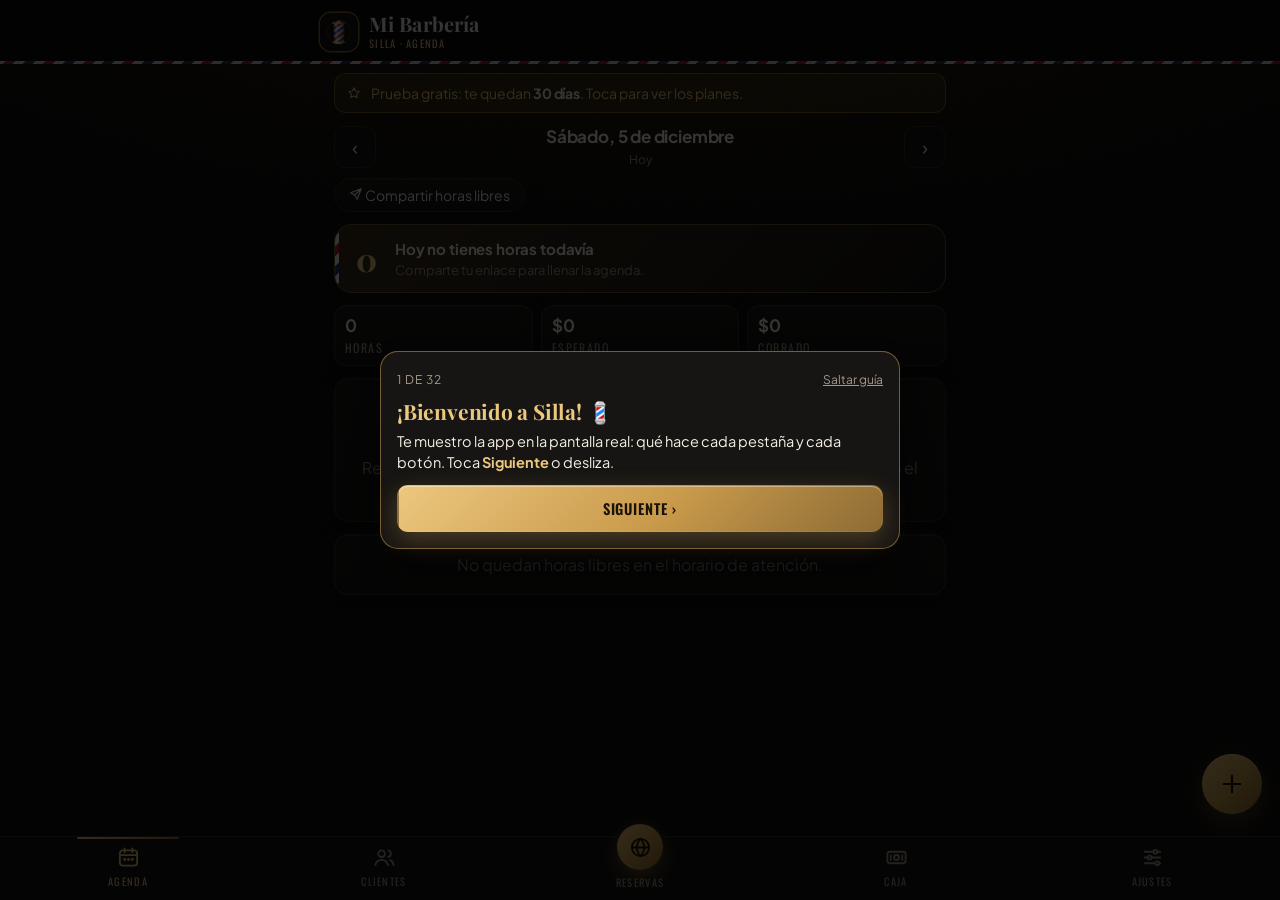
==== commit 9638b747: "Recomienda Silla a un compañero" ====
--- a/index.html
+++ b/index.html
@@ -192,7 +192,7 @@
 .gu-dots i.on{width:26px;background:var(--acc)}
 .gu-bot .btn{padding:15px}
 </style>
-<link rel="stylesheet" href="premium.css?v=34">
+<link rel="stylesheet" href="premium.css?v=35">
 </head>
 <body>
 <header><div class="brand"><img class="logo" id="hLogo" src="icon-192.png" alt="" width="38" height="38" style="border-radius:11px"><div><h1 id="hNombre">Mi Barbería</h1><small id="hSync">Silla · agenda</small></div></div></header>
@@ -264,7 +264,7 @@
 const POLE='<svg width="38" height="38" viewBox="0 0 44 44" aria-hidden="true"><defs><clipPath id="pc"><rect x="15" y="8" width="14" height="28" rx="3"/></clipPath></defs><rect width="44" height="44" rx="12" fill="#1c1c1f" stroke="#303036"/><g clip-path="url(#pc)"><rect x="15" y="8" width="14" height="28" fill="#f3f3f3"/><g stroke-width="5"><path d="M8 18 36 4M8 30 36 16M8 42 36 28" stroke="#e5534b"/><path d="M8 24 36 10M8 36 36 22" stroke="#4a9eff"/></g></g><rect x="13" y="5" width="18" height="4" rx="2" fill="#e3a33b"/><rect x="13" y="35" width="18" height="4" rx="2" fill="#e3a33b"/></svg>';
 const DIAS=['Do','Lu','Ma','Mi','Ju','Vi','Sá'];
 const API='https://script.google.com/macros/s/AKfycbzVAXe-wM8xVHy9DOyh-EbtR9cfySFpLNvnYqR4-ZqMQR1GYJzkrj-Sovw02bKuq2AH/exec';
-const VERSION_APP='3.4';
+const VERSION_APP='3.5';
 const LKEY='silla_lic';
 
 const ESTADOS={pendiente:{t:'Pendiente',c:'p'},confirmada:{t:'Confirmada',c:'c'},atendido:{t:'Atendido',c:'a'},novino:{t:'No vino',c:'n'}};
@@ -515,6 +515,12 @@
     <textarea data-cfg="mensaje">${esc(c.mensaje)}</textarea>
     <p class="hint" style="margin-top:6px">Puedes usar: {cliente} {fecha} {hora} {servicio} {barbero} {barberia}. Se abre en WhatsApp con el mensaje listo; tú solo tocas enviar.</p></div>
   <h2>Ayuda</h2><div class="card herr"><div class="herr-ic">?</div><div class="herr-tx"><b>Guía de Silla</b><small>Vuelve a ver cómo funciona la app, paso a paso.</small></div><button class="btn sm" data-act="ver-guia">Ver guía</button></div>
+  <h2>Recomienda Silla</h2><div class="card rec-silla"><div class="herr" style="margin:0 0 10px;padding:0;border:0;background:none;box-shadow:none"><div class="herr-ic">💈</div><div class="herr-tx"><b>Comparte Silla con un compañero</b><small>Mándale la app a otro barbero.</small></div></div>
+    <div class="rec-info"><p>📲 <b>Su Silla es nueva y es solo suya:</b> parte de cero, con su propia agenda, sus clientes, su enlace de reservas y <b>sus 30 días gratis</b>.</p>
+    <p>🔒 <b>Nada tuyo se comparte:</b> tus horas, tus clientes y tu suscripción siguen igual en tu celular. Él no ve nada tuyo ni tú lo de él.</p>
+    <p>🔄 <b>Cuando Silla se actualiza</b> no pierdes nada: sigues siendo tú, con tus datos y tu suscripción contando como siempre.</p></div>
+    <div class="row" style="margin-top:10px"><button class="btn wa-btn" data-act="rec-wa">${ic('wa')}WhatsApp</button><button class="btn pri" data-act="rec-compartir">${ic('send')}Compartir</button></div>
+    <button class="btn sm" data-act="rec-copiar" style="width:100%;margin-top:8px">${ic('copy')}Copiar enlace de descarga</button></div>
   <h2>Respaldo</h2><div class="card">
     ${respaldoHTML()}
     <details class="manual"><summary>Copia manual</summary>
@@ -897,6 +903,11 @@
   if(!('Notification' in window)||Notification.permission!=='granted'||!navigator.serviceWorker)return;
   const t=pubTipoHoy();navigator.serviceWorker.ready.then(r=>r.showNotification('📣 Tu publicación de hoy está lista',{body:PUB_TIPOS[t][1]+' '+PUB_TIPOS[t][0]+' · Toca para compartirla',icon:'icon-192.png',badge:'icon-192.png',tag:'silla-pub',data:{url:'./#publicar'}})).catch(()=>{})}
 function registrarSyncPub(){try{navigator.serviceWorker&&navigator.serviceWorker.ready.then(r=>{if(r.periodicSync)r.periodicSync.register('silla-pub',{minInterval:36e5}).catch(()=>{})})}catch(e){}}
+/* ---------- recomendar Silla ---------- */
+function linkDescarga(){return EXTRAS.apk||('https://sillapp.github.io/?invita=1')}
+function textoRecomienda(){const apk=!!EXTRAS.apk;
+  return`💈 Te recomiendo *Silla*, la agenda para barberos: tus clientes reservan solos con tu enlace, recordatorios por WhatsApp y caja del día.\n\n✅ 30 días gratis, con tu propia cuenta.\n\n👉 ${apk?'Descárgala aquí':'Ábrela en Chrome y toca "Instalar app"'}: ${linkDescarga()}`}
+async function copiarTxt(t){try{await navigator.clipboard.writeText(t);return true}catch(e){try{const ta=document.createElement('textarea');ta.value=t;document.body.appendChild(ta);ta.select();const ok=document.execCommand('copy');ta.remove();return ok}catch(x){return false}}}
 /* ---------- catálogo de cortes ---------- */
 const MAX_FOTOS=12;
 function catalogoHTML(){const L2=S.catalogo||[];
@@ -1054,6 +1065,7 @@
   {tab:'ajustes',q:'h2:diseño',t:'Diseño',p:'Elige los colores de tu app y de tu página de reservas.'},
   {tab:'ajustes',q:'h2:servicios',t:'Servicios',p:'Tus servicios con precio y duración. Agrega o borra los que quieras.'},
   {tab:'ajustes',q:'h2:herramientas',t:'Herramientas',p:'El Contador de Bolsillo para llevar tus ganancias e impuestos.'},
+  {tab:'ajustes',q:'h2:recomienda',t:'Recomienda Silla',p:'Mándale la app a otro barbero. Su Silla es nueva y solo suya, con sus propios 30 días gratis; lo tuyo no se comparte.'},
   {tab:'ajustes',q:'h2:respaldo',t:'Respaldo',p:'Tu agenda se guarda sola en la nube. Si cambias de celular, la recuperas con un código a tu correo.'},
   {tab:'ajustes',q:'h2:ayuda',t:'¿Necesitas ver esto otra vez?',p:'Toca <b>Ver guía</b> cuando quieras.'},
   {t:'¡Listo! ✂️',p:'Ya conoces Silla. Empieza compartiendo tu enlace de reservas para que te lleguen clientes.'}
@@ -1231,6 +1243,9 @@
   'img-historia':()=>imagenRedes('historia'),
   'img-post':()=>imagenRedes('post'),
   'horas-libres':()=>horasLibres(),
+  'rec-wa':()=>{copiarTxt(linkDescarga());window.open('https://wa.me/?text='+encodeURIComponent(textoRecomienda()),'_blank')},
+  'rec-compartir':()=>{copiarTxt(linkDescarga());if(navigator.share)navigator.share({title:'Silla · agenda para barberos',text:textoRecomienda()}).catch(()=>{});else{copiarTxt(textoRecomienda());toast('Mensaje copiado: pégalo donde quieras')}},
+  'rec-copiar':()=>copiarTxt(linkDescarga()).then(ok=>toast(ok?'🔗 Enlace de descarga copiado':'No se pudo copiar')),
   'tip-seguir':()=>{const f=tipSig;tipSig=null;cerrar();if(f)f()},
   'pub-abrir':()=>{PUB.i=0;abrirPub()},
   'pub-ver':el=>{PUB.i=0;abrirPub(el.dataset.v)},
--- a/premium.css
+++ b/premium.css
@@ -238,3 +238,5 @@
 
 .ig-pasos{margin:0 0 10px;padding-left:20px;display:grid;gap:8px;font-size:14px;line-height:1.4}.ig-pasos b{color:var(--acc2)}
 .ig-link{background:var(--bg);border:1px dashed var(--acc);border-radius:12px;padding:10px;text-align:center;font-weight:600;color:var(--acc2);font-size:14px;word-break:break-all}
+
+.rec-info{display:grid;gap:8px}.rec-info p{margin:0;font-size:13.5px;line-height:1.45;color:var(--mut);background:var(--bg);border:1px solid var(--line);border-radius:12px;padding:9px 11px}.rec-info b{color:var(--txt)}
